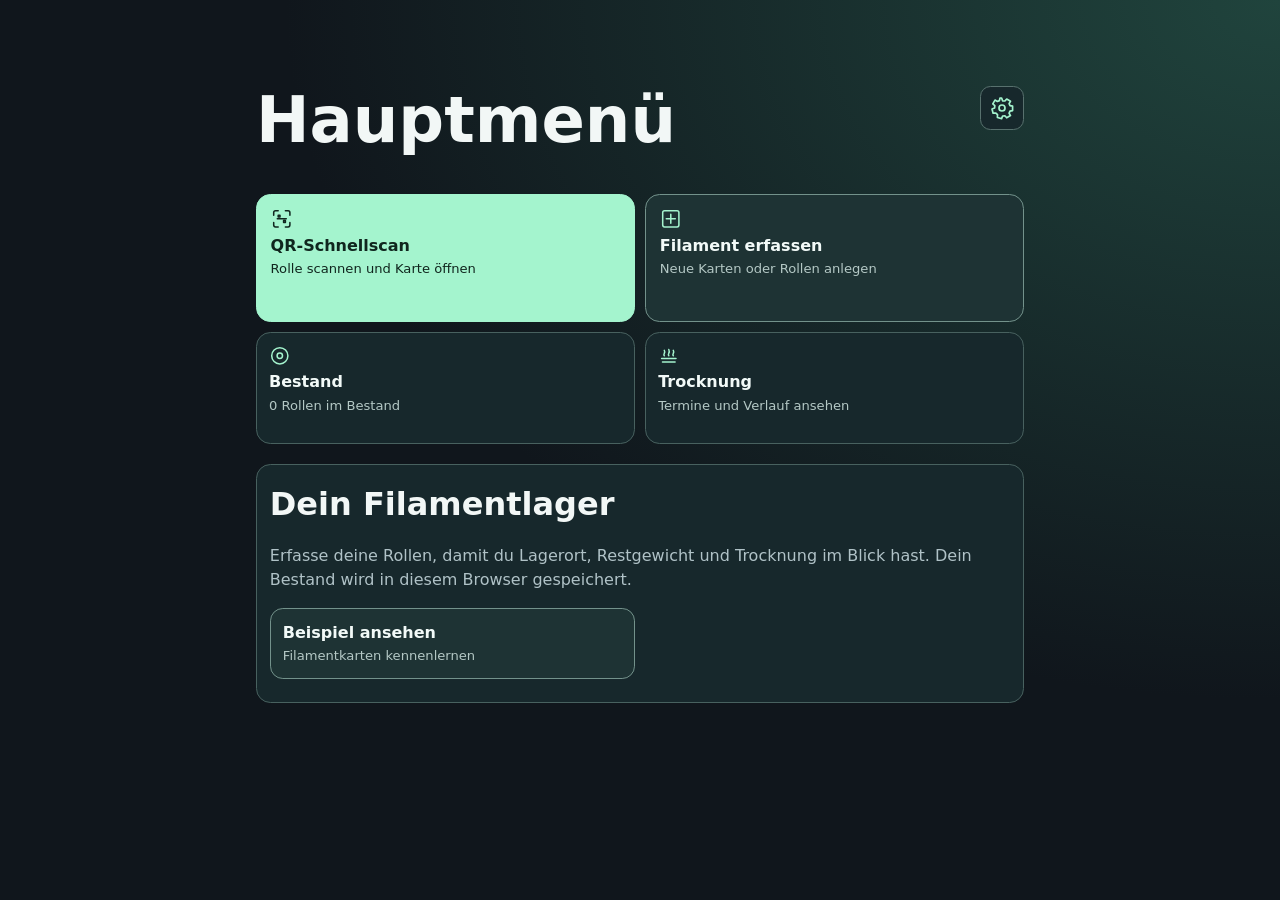
==== index.html @ d5b8cd52 "Hauptmenü vereinfachen und Grundeinstellungen hinzufügen" ====
<!doctype html>
<html lang="de">
<meta charset="utf-8">
<meta name="viewport" content="width=device-width, initial-scale=1">
<title>Filament Bestand</title>
<link rel="stylesheet" href="./filament.css">
<style>
.drying-dashboard-card{padding:.8rem 1rem;margin:.65rem 0}
.drying-dashboard-card h3{margin:.2rem 0;overflow-wrap:anywhere}
.drying-dashboard-card p,.drying-dashboard-card ul{margin:.35rem 0}
.drying-dashboard-card summary{overflow-wrap:anywhere}
.drying-state{display:inline-flex;align-items:center;gap:.35rem;font-weight:700}
.drying-state::before{content:"";width:.7rem;height:.7rem;border-radius:50%;background:var(--signal)}
.drying-state[data-state=due]{--signal:#ff7777}
.drying-state[data-state=soon]{--signal:#f7cf61}
.drying-state[data-state=planned]{--signal:#83dfa2}
.drying-state[data-state=open]{--signal:#b0c2c7}
.drying-dashboard-card .drying-actions{display:flex;flex-wrap:wrap;align-items:center;gap:.55rem;margin-top:.65rem}
.drying-dashboard-card .drying-actions button{margin:0}
#page-navigation{display:flex;flex-wrap:wrap;align-items:center;gap:.45rem;margin-bottom:.75rem}
#page-navigation a{display:inline-flex;align-items:center;gap:.35rem;min-height:44px;padding:.3rem .65rem;border:1px solid #58716e;border-radius:.6rem;text-decoration:none}
#page-navigation+header{padding:.35rem 0 .8rem}
#page-navigation #all-rolls{margin:0}
#page-navigation:has(#all-rolls:not([hidden]))+header h1{font-size:clamp(2rem,7vw,4rem)}
#page-navigation[hidden]+header{padding:2rem 0}
#cards .card-page-title{font-size:clamp(1.7rem,5.7vw,2.6rem);line-height:1.15;overflow-wrap:anywhere}
.capture-actions,.capture-results{display:flex;flex-wrap:wrap;gap:.5rem;margin:.65rem 0}
.capture-results{max-height:15rem;overflow:auto;padding:.2rem}
.capture-actions button,.capture-results button{margin:0;text-align:left}
.capture-actions button[aria-pressed=true],.capture-results button[aria-pressed=true]{outline:2px solid var(--mint);outline-offset:2px}
.capture-batch{min-width:0;margin:.8rem 0;border:1px solid #58716e;border-radius:.65rem;padding:.65rem}
.capture-batch legend{padding:0 .35rem}
.page-heading{display:flex;align-items:flex-start;justify-content:space-between;gap:.75rem}
.settings-link{display:inline-grid;place-items:center;flex:none;min-width:44px;min-height:44px;margin-top:.35rem;border:1px solid #58716e;border-radius:.65rem;background:#17282c;color:var(--mint)}
.settings-link[hidden]{display:none}
.settings-link:focus-visible{outline:2px solid var(--mint);outline-offset:3px}
#einstellungen fieldset{min-width:0}
#einstellungen legend{padding:0 .35rem;font-weight:700}
#einstellungen .action-card{text-decoration:none}
.capture-extra{margin-top:.8rem}
.capture-extra summary{margin-bottom:.5rem}
.scan-result-actions{display:flex;gap:.65rem;flex-wrap:wrap;align-items:center}
.scan-result-actions button{margin:0}
.scan-rolls{display:grid;grid-template-columns:repeat(auto-fit,minmax(min(100%,16rem),1fr));gap:.5rem}
.scan-rolls article{padding:.65rem;margin:0}
.scan-rolls p{margin:.35rem 0}

#main-menu.workshop-dashboard{display:grid;grid-template-columns:repeat(2,minmax(0,1fr));gap:.65rem;margin-bottom:1.25rem}
#main-menu .dashboard-card{display:flex;flex-direction:column;align-items:flex-start;justify-content:flex-start;gap:.35rem;min-height:7rem;padding:.75rem;text-align:left;background:#17282c;border:1px solid #48615f;border-radius:.9rem;overflow-wrap:anywhere}
#main-menu .dashboard-card strong{line-height:1.2;color:#f2faf8}
#main-menu .dashboard-detail{color:#b4c8c5;font-size:.82rem;font-weight:400;line-height:1.35}
#main-menu .dashboard-icon{flex:none;color:var(--mint);width:1.35rem;height:1.35rem}
#main-menu .dashboard-scan,#main-menu .dashboard-capture{min-height:8rem;padding:.85rem}
#main-menu .dashboard-scan{background:var(--mint);border-color:var(--mint);color:#10261e}
#main-menu .dashboard-scan strong,#main-menu .dashboard-scan .dashboard-detail,#main-menu .dashboard-scan .dashboard-icon{color:#10261e}
#main-menu .dashboard-capture{background:#1e3334;border-color:#73928b}
#main-menu .dashboard-drying[data-due] .dashboard-detail{color:#ffb49f;font-weight:700}
#main-menu a:focus-visible{outline:2px solid #fff;outline-offset:3px}

main{--work-surface:#17282c;--work-border:#48615f;--work-muted:#b4c8c5}
.work-panel,.inventory-view>article,.location-stock-group,.drying-dashboard-card,#printer-list>article{background:var(--work-surface);border:1px solid var(--work-border);border-radius:.9rem;padding:.8rem}
.work-panel{margin:.65rem 0}
.action-grid,.capture-actions{display:grid;grid-template-columns:repeat(2,minmax(0,1fr));gap:.65rem;margin:.65rem 0}
.action-card{display:flex;position:relative;flex-direction:column;align-items:flex-start;justify-content:center;gap:.28rem;min-height:4.4rem;margin:0;padding:.7rem .75rem;border:1px solid var(--work-border);border-radius:.8rem;text-align:left;overflow-wrap:anywhere;line-height:1.2}
.action-card small,.action-note{font-size:.82rem;line-height:1.3;font-weight:400}
.action-note{display:block;margin:.25rem 0 0;color:var(--work-muted)}
.action-primary{background:var(--mint);color:#10261e}
.action-secondary,.action-card[aria-pressed=false]{background:#1e3334;border:1px solid #73928b;color:#f2faf8}
.action-secondary:not(.action-card),.action-danger{min-height:44px}
.action-danger{background:#482b2d;border:1px solid #cc8178;color:#ffe0db}
.action-card[aria-pressed=true]{background:var(--mint);color:#10261e;outline:0}
.action-secondary small,.action-card[aria-pressed=false] small{color:var(--work-muted)}
.file-action{cursor:pointer}
.file-action input{position:absolute;inset:0;width:100%;height:100%;opacity:0;cursor:pointer}
.file-action:focus-within,.action-card:focus-visible{outline:2px solid var(--mint);outline-offset:3px}
.inventory-filters .available-filter{margin-bottom:0}
.inventory-view>article{margin:.55rem 0}
.inventory-view>article>:not(.card-heading):not(.open-roll){display:none!important}
.inventory-view .card-heading h2{font-size:1.15rem;line-height:1.25;overflow-wrap:anywhere}
.inventory-view .card-heading .label{font-size:.73rem}
.inventory-count{display:none;color:var(--work-muted);font-size:.83rem;margin:.2rem 0 0}
.inventory-view .inventory-count{display:block}
.detail-stock-summary{margin:.25rem 0 0;color:var(--work-muted);font-size:.85rem}
.inventory-view .detail-stock-summary{display:none}
.stock-weight-save output{color:var(--mint);align-self:center}
.role-shortcuts button{margin:0}
.stock-transfer .fields[hidden]{display:none}
.inventory-view .open-roll{display:inline-flex;align-items:center;min-height:44px;margin-top:.15rem}
.filament-section>summary{min-height:44px;padding:.6rem .65rem;border:1px solid var(--work-border);border-radius:.65rem;background:var(--work-surface);overflow-wrap:anywhere}
.filament-section[open]>summary{border-color:#73928b}
.filament-section>summary:hover{border-color:var(--mint)}
.scan-result-actions{margin:1rem 0}
.scan-result-actions a{display:inline-flex;align-items:center;min-height:44px;padding:.35rem .65rem;border-radius:.6rem;text-decoration:none}
#scan-ergebnis .card-heading{margin:.65rem 0}
#scan-ergebnis .scan-rolls article{background:var(--work-surface);border-color:var(--work-border)}
#scan-ergebnis .scan-profile{margin:.8rem 0}
.location-stock-toolbar>div{max-width:100%}
.location-stock-group>details>summary{min-height:44px}
#printer-list>article h3{margin-top:0}
#printer-list .printer-nozzles-summary{margin:.4rem 0}
#printer-list summary,.drying-dashboard-card summary{min-height:44px;align-content:center}
.drying-dashboard-card .drying-history>summary{display:list-item;width:fit-content;padding:.55rem .65rem;border-radius:.6rem;background:var(--mint);color:#10261e;font-weight:700}
.drying-dashboard-card .drying-history[open]>summary{margin-bottom:.45rem}
@media(max-width:360px){.action-grid,.capture-actions{grid-template-columns:1fr}}
.first-run h2{margin-top:.15rem}
.first-run .action-card{text-decoration:none}
.first-import{display:inline-flex;align-items:center;min-height:44px}
.demo-view .inventory-count,.demo-detail>article>:not(.card-heading):not(.demo-manufacturer){display:none!important}
.inventory-tabs,.first-tools{display:flex;gap:.5rem;align-items:center;flex-wrap:wrap}
.inventory-tabs strong{margin-right:auto}
.inventory-tabs a,.role-action-link{display:inline-flex;min-height:44px;align-items:center;padding:.35rem .6rem;border:1px solid var(--work-border);border-radius:.6rem;text-decoration:none}
.inventory-tabs a[aria-current=page]{background:var(--mint);color:#10261e;border-color:var(--mint);font-weight:700}
.role-action-link{background:#1e3334;color:#f2faf8}
.role-panel h2{margin-top:0;overflow-wrap:anywhere}
.role-panel .drying-history{margin:.75rem 0}
.first-tools{gap:1rem}
#backup-stock-conflicts{padding-left:1.2rem}
.role-shortcuts{display:flex;gap:.4rem;flex-wrap:wrap;margin-top:.5rem}
.role-action-link.action-primary{background:var(--mint);color:#10261e;border-color:var(--mint);font-weight:700}
.role-panel .fields label[hidden],.stock .fields label[hidden]{display:none!important}
.roll-notice{border-color:var(--mint)}
.roll-consumed{font-size:.86rem;margin-top:.25rem}
.location-stock-roll .role-action-link{margin:0}
.selecting-stock .location-stock-roll .role-action-link{display:none}
</style>
<main>
<nav id="page-navigation" aria-label="Seitennavigation" hidden>
  <a id="home-link" href="#"><svg aria-hidden="true" viewBox="0 0 24 24" width="20" height="20" fill="none" stroke="currentColor" stroke-width="2" stroke-linecap="round" stroke-linejoin="round"><path d="m3 10 9-7 9 7v10a1 1 0 0 1-1 1h-5v-7H9v7H4a1 1 0 0 1-1-1z"/></svg> Hauptmenü</a>
  <a id="all-rolls" href="#filament-bestand" hidden>← Filamentbestand</a>
</nav>
<header>
  <div class="page-heading">
    <h1 id="page-title">Hauptmenü</h1>
    <a id="menu-settings" class="settings-link" href="#einstellungen" aria-label="Einstellungen" hidden>
      <svg aria-hidden="true" viewBox="0 0 24 24" width="24" height="24" fill="none" stroke="currentColor" stroke-width="1.7" stroke-linecap="round" stroke-linejoin="round">
        <path d="m10 2-.6 2.6-2 .9L5 4.1 2.8 7.9l2 1.8-.2 2.3-2.6 1 1.1 4.2 2.8-.1 1.6 1.6-.1 2.8 4.2 1.1 1-2.6 2.3-.2 1.8 2 3.8-2.2-1.4-2.4.9-2 2.6-.6v-4.4L20 9.6l-.9-2 1.4-2.4-3.8-2.2-1.8 2-2.3-.2L11.6 2Z"/>
        <circle cx="12" cy="12" r="3"/>
      </svg>
    </a>
  </div>
  <p id="home-intro">Druck- und Trocknungsdaten deiner Rollen auf einen Blick.</p>
</header>
<p id="roll-notice" class="work-panel roll-notice" role="status" hidden></p>
<nav id="main-menu" class="workshop-dashboard" aria-label="Hauptmenü">
  <a id="menu-scan" class="dashboard-card dashboard-scan" href="#filament-scannen" aria-labelledby="label-scan" aria-describedby="detail-scan">
    <svg class="dashboard-icon" aria-hidden="true" viewBox="0 0 24 24" width="24" height="24" fill="none" stroke="currentColor" stroke-width="1.7" stroke-linecap="round" stroke-linejoin="round"><path d="M8 3H5a2 2 0 0 0-2 2v3m13-5h3a2 2 0 0 1 2 2v3M3 16v3a2 2 0 0 0 2 2h3m13-5v3a2 2 0 0 1-2 2h-3M7 12h10m-9-4h2v2H8zm6 6h2v2h-2z"/></svg>
    <strong id="label-scan">QR-Schnellscan</strong>
    <span id="detail-scan" class="dashboard-detail">Rolle scannen und Karte öffnen</span>
  </a>
  <a id="new-filament" class="dashboard-card dashboard-capture" href="#filament-anlegen" aria-labelledby="label-capture" aria-describedby="detail-capture">
    <svg class="dashboard-icon" aria-hidden="true" viewBox="0 0 24 24" width="24" height="24" fill="none" stroke="currentColor" stroke-width="1.7" stroke-linecap="round" stroke-linejoin="round"><path d="M12 7v10M7 12h10M5 3h14a2 2 0 0 1 2 2v14a2 2 0 0 1-2 2H5a2 2 0 0 1-2-2V5a2 2 0 0 1 2-2z"/></svg>
    <strong id="label-capture">Filament erfassen</strong>
    <span id="detail-capture" class="dashboard-detail">Neue Karten oder Rollen anlegen</span>
  </a>
  <a id="menu-filaments" class="dashboard-card dashboard-stock" href="#filament-bestand" aria-labelledby="label-stock" aria-describedby="detail-stock">
    <svg class="dashboard-icon" aria-hidden="true" viewBox="0 0 24 24" width="24" height="24" fill="none" stroke="currentColor" stroke-width="1.7" stroke-linecap="round" stroke-linejoin="round"><path d="M12 3a9 9 0 1 0 0 18 9 9 0 0 0 0-18zm0 6a3 3 0 1 0 0 6 3 3 0 0 0 0-6z"/></svg>
    <strong id="label-stock">Bestand</strong>
    <span id="detail-stock" class="dashboard-detail">Rollen und Druckwerte ansehen</span>
  </a>
  <a id="menu-drying" class="dashboard-card dashboard-drying" href="#trocknung" aria-labelledby="label-drying" aria-describedby="detail-drying">
    <svg class="dashboard-icon" aria-hidden="true" viewBox="0 0 24 24" width="24" height="24" fill="none" stroke="currentColor" stroke-width="1.7" stroke-linecap="round" stroke-linejoin="round"><path d="M4 15h16M5 19h14M7 12c-2-2 2-3 0-6m5 6c-2-2 2-3 0-7m5 7c-2-2 2-3 0-6"/></svg>
    <strong id="label-drying">Trocknung</strong>
    <span id="detail-drying" class="dashboard-detail">Termine und Verlauf ansehen</span>
  </a>
</nav>
<section id="first-run" class="work-panel first-run" aria-labelledby="first-run-title" hidden>
  <h2 id="first-run-title">Dein Filamentlager</h2>
  <p>Erfasse deine Rollen, damit du Lagerort, Restgewicht und Trocknung im Blick hast. Dein Bestand wird in diesem Browser gespeichert.</p>
  <div class="action-grid">
    <a class="action-card action-secondary" href="#beispiele" aria-labelledby="first-demo-title" aria-describedby="first-demo-help"><strong id="first-demo-title">Beispiel ansehen</strong><small id="first-demo-help">Filamentkarten kennenlernen</small></a>
  </div>
</section>
<section id="einstellungen" aria-labelledby="page-title" hidden>
  <p>Diese Einstellungen gelten in diesem Browser und werden mit der Datensicherung übertragen.</p>
  <form id="settings-form">
    <fieldset class="work-panel fields">
      <legend>Anzeige</legend>
      <label class="available-filter"><input name="compact" type="checkbox"> Filamentkarten kompakt öffnen</label>
      <p class="action-note">Ohne Kompaktansicht öffnen sich die eigenen Druckwerte beim Aufrufen einer Filamentkarte.</p>
      <label>Bestandsansicht beim Öffnen<select name="inventory"><option value="filament-bestand">Nach Filament</option><option value="bestand-lagerort">Nach Lagerort</option></select></label>
    </fieldset>
    <fieldset class="work-panel fields">
      <legend>Erfassung</legend>
      <label>Verpackungsstatus für neue Rollen<select name="packaging"><option value="unknown">Unbekannt</option><option value="sealed">Originalverpackt</option><option value="opened">Angebrochen</option></select></label>
      <label>Lagerort für neue Rollen<select name="locationId"></select></label>
    </fieldset>
    <fieldset class="work-panel fields">
      <legend>Druckprofile</legend>
      <label>Bevorzugter Drucker<select name="printerId"></select></label>
      <label>Bevorzugte Düse<select name="nozzleId"></select></label>
    </fieldset>
    <button type="submit" hidden>Einstellungen speichern</button>
    <p id="settings-status" role="status"></p>
  </form>
  <nav class="action-grid" aria-label="Verwaltung">
    <a class="action-card action-secondary" href="#meine-drucker"><strong>Meine Drucker</strong><small>Drucker und Düsen verwalten</small></a>
    <a class="action-card action-secondary" href="#datensicherung"><strong>Datensicherung</strong><small>Sicherung exportieren oder importieren</small></a>
  </nav>
</section>
<p id="demo-notice" class="work-panel" hidden>Das sind Beispielkarten. Sie zählen nicht zu deinem Bestand. <a id="demo-add" class="role-action-link" href="#filament-anlegen" hidden>Eigene Rolle zu diesem Filament hinzufügen</a></p>
<section id="trocknung" aria-labelledby="page-title" hidden>
  
  <p>Die Ampel zeigt geplante Termine anhand deiner Intervalle und Einträge.</p>
  <label class="available-filter"><input id="drying-show-sealed" type="checkbox"> Originalverpackte Rollen anzeigen</label>
  <p id="drying-dashboard-status" role="status"></p>
  <div id="drying-dashboard-rolls"></div>
</section>
<nav id="inventory-tabs" class="work-panel inventory-tabs" aria-label="Bestandsansicht" hidden>
  <strong>Bestand</strong><a href="#filament-bestand">Nach Filament</a><a href="#bestand-lagerort">Nach Lagerort</a>
</nav>
<section id="bestand-lagerort" aria-labelledby="page-title" hidden>
  
  <p>Hier siehst du, welche Rollen an welchem Lagerort liegen.</p>
  <div id="location-stock-groups"></div>
</section>
<details id="filament-editor" hidden><summary hidden>Filamentdaten</summary>
<form id="form"><p>Eigene Einträge werden in diesem Browser gespeichert. Über die Datensicherung kannst du sie in einen anderen Browser übertragen.</p><div class="fields"><label>Filamentname<input name="material" required maxlength="100"></label><label>Materialart<input name="materialart" list="material-types" maxlength="40" placeholder="z. B. PLA, PETG oder TPU"></label><datalist id="material-types"></datalist><details class="color-picker"><summary>Farbe<span class="color-preview"><span class="color-preview-sample" aria-hidden="true"></span><span class="color-preview-name">Keine Farbe gewählt</span></span></summary><div class="color-palette" aria-label="Gängige Farben"></div><label>Farbname<input name="farbe" required maxlength="60" placeholder="Farbe auswählen oder eigenen Namen eingeben"></label><label>Farbmuster für Sonderfarben (optional)<input name="farbton" maxlength="7" pattern="#[0-9a-fA-F]{6}" placeholder="#AABBCC"></label><label>Farbmuster visuell wählen<input type="color" id="shade-picker" value="#808080"></label><label>Farbfamilie<select name="farbfamilie"><option value="">Automatisch zuordnen</option></select></label></details></div><details class="capture-extra"><summary>Weitere Angaben</summary><div class="fields"><label>Durchmesser<input name="durchmesser" placeholder="1,75 mm"></label><label>Gewicht<input name="gewicht" placeholder="500 g"></label><label>Drucktemperatur<input name="druck" placeholder="190–220 °C"></label><label>Trocknung<input name="trocknung" placeholder="70 °C · 8 Stunden"></label><label>Produktseite beim Hersteller (optional)<input name="produktseite" type="url" placeholder="https://…"></label></div></details><button id="card-save">Filamentkarte speichern</button> <button type="button" id="reset" hidden>Bearbeitung beenden</button><p id="status" role="status"></p></form></details>
<section id="meine-drucker" aria-labelledby="page-title" hidden>
  
  <div id="printer-list"></div>
  <button id="printer-add" class="action-card action-primary" type="button" aria-expanded="false" aria-controls="printer-form" aria-labelledby="printer-add-title" aria-describedby="printer-add-help"><strong id="printer-add-title">Drucker hinzufügen</strong><small id="printer-add-help">Name und Düsen festlegen</small></button>
  <form id="printer-form" hidden>
    <div class="fields">
      <label>Druckermodell oder Name<input name="name" required maxlength="80" placeholder="z. B. Bambu Lab A1"></label>
      <label>Anzahl der Düsen<select name="count"></select></label>
    </div>
    <div id="printer-nozzles" class="fields"></div>
    <button>Drucker speichern</button>
  </form>
  <p id="printer-status" role="status"></p>
</section>
<section id="scan-view" aria-labelledby="page-title" hidden>

<div class="action-grid">
  <button id="scan-open" class="action-card action-primary" type="button" aria-expanded="false" aria-controls="filament-scanner" aria-labelledby="scan-camera-title" aria-describedby="scan-camera-help"><strong id="scan-camera-title">Scanner öffnen</strong><small id="scan-camera-help">QR-Code mit der Kamera lesen</small></button>
  <label class="action-card action-secondary file-action"><strong id="scan-photo-title">QR-Foto auswählen</strong><small id="scan-photo-help">Gespeichertes Bild verwenden</small><input id="scan-photo" type="file" accept="image/*" aria-labelledby="scan-photo-title" aria-describedby="scan-photo-help"></label>
</div>
<section id="filament-scanner" class="work-panel" aria-label="Live-Kamera" hidden>
  <video id="scan-video" autoplay muted playsinline hidden></video>
  <button id="scan-close" class="action-secondary" type="button">Scanner schließen</button>
</section>
<p id="scan-status" role="status"></p>
</section>
<div id="overview" class="work-panel inventory-filters" hidden>

<label for="search">Filament suchen</label><input id="search" type="search" placeholder="Name, Material oder Farbe">
<div class="fields" style="margin-top:.75rem"><label>Material<select id="material-filter"></select></label><label>Farbfamilie<select id="color-filter"></select></label></div><label class="available-filter"><input id="available-only" type="checkbox"> Nur verfügbare Filamente</label></div>
<section hidden id="cards" aria-label="Filamentrollen">
<article id="support-pla-petg-schwarz">
  <span class="label">Rolle 01 · Schwarz</span>
  <h2>Bambu Lab Stützmaterial für PLA/PETG</h2>
  <dl>
    <div><dt>Durchmesser</dt><dd>1,75 ± 0,05 mm</dd></div>
    <div><dt>Filamentgewicht</dt><dd>500 g</dd></div>
    <div><dt>Düsentemperatur</dt><dd>190–220 °C</dd></div>
    <div><dt>Druckbett</dt><dd>35–60 °C mit Kleber</dd></div>
    <div><dt>Druckgeschwindigkeit</dt><dd>Unter 100 mm/s</dd></div>
    <div><dt>Trocknungstemperatur</dt><dd>75 °C im Umluft-Trockenschrank</dd></div>
    <div><dt>Trocknungsdauer</dt><dd>8 Stunden</dd></div>
    <div><dt>Temperaturbeständigkeit der Spule</dt><dd>Bis 90 °C (Original-Hochtemperaturspule)</dd></div>
    <div><dt>Hersteller-Farbcode</dt><dd>65103</dd></div>
  </dl>
  <p>Bambu Lab empfiehlt das Trocknen bei Feuchtigkeit oder Sprödigkeit. Bisheriger Eintrag: 70 °C für 8 Stunden. Das technische Datenblatt nennt für die Düse alternativ 190–240 °C.</p>
  <p><a href="https://bambulab-us.myshopify.com/products/support-for-pla-petg">Bambu Lab Produktseite</a> · <a href="https://store.bblcdn.eu/s8/default/1f4a4af9a2624468b412f4bee647408a/Bambu_Support_for_PLA_PETG_Technical_Data_Sheet.pdf">Technisches Datenblatt</a></p>
  <p class="product-link"><a href="https://bambulab-us.myshopify.com/products/support-for-pla-petg" target="_blank" rel="noopener">Produktseite beim Hersteller</a></p>
  <a class="open-roll" href="#support-pla-petg-schwarz">Filamentkarte öffnen</a>
</article>
<article id="petg-matt-gruen-03460604a">
  <span class="label">Rolle 02 · Grün</span>
  <h2>PETG Matt HS</h2>
  <dl>
    <div><dt>Durchmesser</dt><dd>1,75 mm</dd></div>
    <div><dt>Filamentgewicht</dt><dd>1 kg</dd></div>
    <div><dt>Düsentemperatur</dt><dd>230–240 °C bei 50–100 mm/s<br>240–255 °C bei 100–300 mm/s<br>255–270 °C bei 300–600 mm/s</dd></div>
    <div><dt>Druckbett</dt><dd>70–80 °C</dd></div>
    <div><dt>Druckgeschwindigkeit</dt><dd>50–600 mm/s</dd></div>
    <div><dt>Trocknungstemperatur</dt><dd>65 °C, falls SUNLU PETG Matt HS</dd></div>
    <div><dt>Trocknungsdauer</dt><dd>Mindestens 8 Stunden (SUNLU-Vergleichswert)</dd></div>
    <div><dt>Temperaturbeständigkeit der Spule</dt><dd>Unter 70 °C</dd></div>
    <div><dt>Aufdruck unter dem Barcode</dt><dd>03460604A</dd></div>
  </dl>
  <p>Die Marke der grünen Rolle ist anhand des Etiketts nicht bestätigt. Die Druckwerte stammen vom Etikett, die Trocknungswerte sind als Vergleich angegeben.</p>
  <p><a href="https://uk.store.sunlu.com/collections/fdm-filament-bundle-sales/products/high-speed-matte-petg-3d-printer-filament-1kg">SUNLU Trocknungsempfehlung für PETG Matt HS</a></p>
  <p class="product-link"><a href="https://www.sunlu.com/products/256" target="_blank" rel="noopener">Vergleichsprodukt bei SUNLU</a></p>
  <a class="open-roll" href="#petg-matt-gruen-03460604a">Filamentkarte öffnen</a>
</article>
<article id="sunlu-pla-plus-weiss" data-product="sunlu-pla-plus">
  <span class="label">Rolle 03 · Weiß</span>
  <h2>SUNLU PLA+</h2>
  <dl>
    <div><dt>Aufdruck unter dem Barcode</dt><dd>00360720E2</dd></div>
  </dl>
  <p>Druckwerte laut Etikett. Trocknungswerte laut SUNLU-Leitfaden für PLA und PLA+.</p>
  <p><a href="https://www.sunlu.com/wiki/quick-start-guide-new-user-fdm">SUNLU Trocknungsleitfaden</a></p>
  <p class="product-link"><a href="https://www.sunlu.com/de/products/pla-plus-filament" target="_blank" rel="noopener">Produktseite beim Hersteller</a></p>
  <a class="open-roll" href="#sunlu-pla-plus-weiss">Filamentkarte öffnen</a>
</article>
<article id="sunlu-pla-plus-rot" data-product="sunlu-pla-plus">
  <span class="label">Rolle 04 · Rot</span>
  <h2>SUNLU PLA+</h2>
  <dl>
    <div><dt>Aufdruck unter dem Barcode</dt><dd>06160602A</dd></div>
  </dl>
  <p>Druckwerte laut Etikett. Trocknungswerte laut SUNLU-Leitfaden für PLA und PLA+.</p>
  <p><a href="https://www.sunlu.com/wiki/quick-start-guide-new-user-fdm">SUNLU Trocknungsleitfaden</a></p>
  <p class="product-link"><a href="https://www.sunlu.com/de/products/pla-plus-filament" target="_blank" rel="noopener">Produktseite beim Hersteller</a></p>
  <a class="open-roll" href="#sunlu-pla-plus-rot">Filamentkarte öffnen</a>
</article>
<article id="sunlu-petg-matt-orange" data-product="sunlu-petg-matt-hs">
  <span class="label">Rolle 05 · Orange</span>
  <h2>SUNLU PETG Matt HS</h2>
  <dl>
    <div><dt>Aufdruck unter dem Barcode</dt><dd>03260606A</dd></div>
  </dl>
  <p>Die Druckwerte stammen vom Etikett dieser Rolle. Die Trocknungsempfehlung gilt für SUNLU S4 und E2.</p>
  <p><a href="https://uk.store.sunlu.com/collections/fdm-filament-bundle-sales/products/high-speed-matte-petg-3d-printer-filament-1kg">SUNLU Trocknungsempfehlung für PETG Matt HS</a></p>
  <p class="product-link"><a href="https://www.sunlu.com/products/256" target="_blank" rel="noopener">Produktseite beim Hersteller</a></p>
  <a class="open-roll" href="#sunlu-petg-matt-orange">Filamentkarte öffnen</a>
</article>
<article id="sunlu-petg-matt-blau" data-product="sunlu-petg-matt-hs">
  <span class="label">Rolle 06 · Blau</span>
  <h2>SUNLU PETG Matt HS</h2>
  <dl>
    <div><dt>Aufdruck unter dem Barcode</dt><dd>03360603A</dd></div>
  </dl>
  <p>Die Druckwerte stammen vom Etikett dieser Rolle. Die Trocknungsempfehlung gilt für SUNLU S4 und E2.</p>
  <p><a href="https://uk.store.sunlu.com/collections/fdm-filament-bundle-sales/products/high-speed-matte-petg-3d-printer-filament-1kg">SUNLU Trocknungsempfehlung für PETG Matt HS</a></p>
  <p class="product-link"><a href="https://www.sunlu.com/products/256" target="_blank" rel="noopener">Produktseite beim Hersteller</a></p>
  <a class="open-roll" href="#sunlu-petg-matt-blau">Filamentkarte öffnen</a>
</article>
<article id="sunlu-pla-plus-schwarz" data-product="sunlu-pla-plus">
  <span class="label">Rolle 07 · Schwarz</span>
  <h2>SUNLU PLA+</h2>
  <dl>
    <div><dt>Aufdruck unter dem Barcode</dt><dd>01260701E</dd></div>
  </dl>
  <p>Druckwerte laut Etikett. Trocknungswerte laut SUNLU-Leitfaden für PLA und PLA+.</p>
  <p><a href="https://www.sunlu.com/wiki/quick-start-guide-new-user-fdm">SUNLU Trocknungsleitfaden</a></p>
  <p class="product-link"><a href="https://www.sunlu.com/de/products/pla-plus-filament" target="_blank" rel="noopener">Produktseite beim Hersteller</a></p>
  <a class="open-roll" href="#sunlu-pla-plus-schwarz">Filamentkarte öffnen</a>
</article>
<article id="sunlu-pla-plus-klein-blau" data-product="sunlu-pla-plus">
  <span class="label">Rolle 08 · Klein-Blau</span>
  <h2>SUNLU PLA+</h2>
  <dl>
    <div><dt>Aufdruck unter dem Barcode</dt><dd>00660419Y2</dd></div>
  </dl>
  <p>Druckwerte laut Etikett. Trocknungswerte laut SUNLU-Leitfaden für PLA und PLA+.</p>
  <p><a href="https://www.sunlu.com/wiki/quick-start-guide-new-user-fdm">SUNLU Trocknungsleitfaden</a></p>
  <p class="product-link"><a href="https://www.sunlu.com/de/products/pla-plus-filament" target="_blank" rel="noopener">Produktseite beim Hersteller</a></p>
  <a class="open-roll" href="#sunlu-pla-plus-klein-blau">Filamentkarte öffnen</a>
</article>
<article id="bambu-lab-pla-matt-grau">
  <span class="label">Rolle 09 · Grau</span>
  <h2>Bambu Lab PLA Matt</h2>
  <dl>
    <div><dt>Durchmesser</dt><dd>1,75 ± 0,03 mm</dd></div>
    <div><dt>Filamentgewicht</dt><dd>1 kg</dd></div>
    <div><dt>Düsentemperatur</dt><dd>190–230 °C</dd></div>
    <div><dt>Druckbett</dt><dd>35–45 °C mit Kleber</dd></div>
    <div><dt>Druckgeschwindigkeit</dt><dd>Unter 300 mm/s</dd></div>
    <div><dt>Trocknungstemperatur</dt><dd>55 °C im Umluft-Trockenschrank</dd></div>
    <div><dt>Trocknungsdauer</dt><dd>8 Stunden</dd></div>
    <div><dt>Temperaturbeständigkeit der Spule</dt><dd>Bis 70 °C laut Aufdruck</dd></div>
    <div><dt>Hersteller-Farbcode</dt><dd>Nicht bestätigt</dd></div>
  </dl>
  <p>Der EU-Shop nennt 55 °C für 8 Stunden. Das technische Datenblatt nennt für denselben Trocknertyp 50 °C für 8 Stunden.</p>
  <p><a href="https://bambulab-eu.myshopify.com/de/products/pla-matte-filament-de">Herstellerangaben im Bambu Lab EU-Shop</a> · <a href="https://store.bblcdn.eu/s8/default/82bab351a9494e318ab485f7c31a01b3/Bambu_PLA_Matte_Technical_Data_Sheet.pdf">Technisches Datenblatt</a></p>
  <p class="product-link"><a href="https://bambulab-eu.myshopify.com/de/products/pla-matte-filament-de" target="_blank" rel="noopener">Produktseite beim Hersteller</a></p>
  <a class="open-roll" href="#bambu-lab-pla-matt-grau">Filamentkarte öffnen</a>
</article>
<article id="sunlu-abs-hs-schwarz">
  <span class="label">Rolle 10 · Schwarz</span>
  <h2>SUNLU ABS HS</h2>
  <dl>
    <div><dt>Durchmesser</dt><dd>1,75 mm</dd></div>
    <div><dt>Filamentgewicht</dt><dd>1 kg</dd></div>
    <div><dt>Düsentemperatur</dt><dd>260–280 °C bei 50–300 mm/s<br>280–290 °C bei 300–350 mm/s</dd></div>
    <div><dt>Druckbett</dt><dd>90–100 °C</dd></div>
    <div><dt>Druckgeschwindigkeit</dt><dd>50–350 mm/s</dd></div>
    <div><dt>Trocknungstemperatur</dt><dd>50 °C</dd></div>
    <div><dt>Trocknungsdauer</dt><dd>Für ABS HS vom Hersteller nicht angegeben</dd></div>
    <div><dt>Temperaturbeständigkeit der Spule</dt><dd>Unter 70 °C</dd></div>
    <div><dt>Aufdruck unter dem Barcode</dt><dd>02060717Z</dd></div>
  </dl>
  <p>Die allgemeine SUNLU-ABS-Empfehlung von 75–85 °C liegt über der aufgedruckten Temperaturgrenze dieser Spule. Der Wert von 50 °C stammt aus der Anleitung für ABS HS.</p>
  <p><a href="https://www.sunlu.com/wiki/high-speed-filament">SUNLU Produktleitfaden für ABS HS</a> · <a href="https://www.sunlu.com/wiki/quick-start-guide-new-user-fdm">Allgemeiner SUNLU Trocknungsleitfaden</a></p>
  <p class="product-link"><a href="https://www.sunlu.com/products/high-speed-abs-filament" target="_blank" rel="noopener">Produktseite beim Hersteller</a></p>
  <a class="open-roll" href="#sunlu-abs-hs-schwarz">Filamentkarte öffnen</a>
</article>
<article id="bambu-lab-pla-basic-beige">
  <span class="label">Rolle 11 · Beige</span>
  <h2>Bambu Lab PLA Basic</h2>
  <dl>
    <div><dt>Durchmesser</dt><dd>1,75 ± 0,03 mm</dd></div>
    <div><dt>Filamentgewicht</dt><dd>1 kg</dd></div>
    <div><dt>Düsentemperatur</dt><dd>190–230 °C</dd></div>
    <div><dt>Druckbett</dt><dd>35–45 °C mit Kleber</dd></div>
    <div><dt>Druckgeschwindigkeit</dt><dd>Unter 300 mm/s</dd></div>
    <div><dt>Trocknungstemperatur</dt><dd>50 °C im Umluft-Trockenschrank oder 55 °C im AMS 2 Pro bzw. AMS HT</dd></div>
    <div><dt>Trocknungsdauer</dt><dd>8 Stunden</dd></div>
    <div><dt>Temperaturbeständigkeit der Spule</dt><dd>Bis 70 °C (Bambu Lab Original-Standardspule)</dd></div>
    <div><dt>Hersteller-Farbcode</dt><dd>10201</dd></div>
  </dl>
  <p>Die französische Shopseite nennt für den Umluft-Trockenschrank 55 °C. Der englischsprachige EU-Shop und das technische Datenblatt nennen 50 °C.</p>
  <p><a href="https://bambulab-eu.myshopify.com/en-be/products/pla-basic-filament">Bambu Lab EU-Shop · Produktdaten und Trocknung</a> · <a href="https://bambulab-eu.myshopify.com/fr/products/pla-basic-filament">Bambu Lab EU-Shop · Druckeinstellungen</a> · <a href="https://store.bblcdn.eu/s8/default/073e722a4aa44f7cbfdc419d597475cc/Bambu_PLA_Basic_Technical_Data_Sheet.pdf">Technisches Datenblatt</a></p>
  <p class="product-link"><a href="https://bambulab-eu.myshopify.com/products/pla-basic-filament" target="_blank" rel="noopener">Produktseite beim Hersteller</a></p>
  <a class="open-roll" href="#bambu-lab-pla-basic-beige">Filamentkarte öffnen</a>
</article>
<article id="bambu-lab-pla-matt-marineblau">
  <span class="label">Rolle 12 · Marineblau</span>
  <h2>Bambu Lab PLA Matt</h2>
  <dl>
    <div><dt>Durchmesser</dt><dd>1,75 ± 0,03 mm</dd></div>
    <div><dt>Filamentgewicht</dt><dd>1 kg</dd></div>
    <div><dt>Düsentemperatur</dt><dd>190–230 °C</dd></div>
    <div><dt>Druckbett</dt><dd>35–45 °C mit Kleber</dd></div>
    <div><dt>Druckgeschwindigkeit</dt><dd>Unter 300 mm/s</dd></div>
    <div><dt>Trocknungstemperatur</dt><dd>55 °C im Umluft-Trockenschrank</dd></div>
    <div><dt>Trocknungsdauer</dt><dd>8 Stunden</dd></div>
    <div><dt>Temperaturbeständigkeit der Spule</dt><dd>Bis 70 °C (Bambu Lab Original-Standardspule)</dd></div>
    <div><dt>Hersteller-Farbcode</dt><dd>11600</dd></div>
  </dl>
  <p>Der EU-Shop nennt 55 °C für 8 Stunden. Das technische Datenblatt nennt für denselben Trocknertyp 50 °C für 8 Stunden.</p>
  <p><a href="https://bambulab-eu.myshopify.com/de/products/pla-matte-filament-de">Herstellerangaben im Bambu Lab EU-Shop</a> · <a href="https://store.bblcdn.eu/s8/default/82bab351a9494e318ab485f7c31a01b3/Bambu_PLA_Matte_Technical_Data_Sheet.pdf">Technisches Datenblatt</a></p>
  <p class="product-link"><a href="https://bambulab-eu.myshopify.com/de/products/pla-matte-filament-de" target="_blank" rel="noopener">Produktseite beim Hersteller</a></p>
  <a class="open-roll" href="#bambu-lab-pla-matt-marineblau">Filamentkarte öffnen</a>
</article>
</section>
<div id="empty" class="work-panel" hidden></div>
<p id="missing-local-card" hidden>Diese Filamentkarte ist in diesem Browser nicht gespeichert. Importiere deine Datensicherung, um das Etikett hier zu öffnen.</p>

<section id="datensicherung" aria-labelledby="page-title" hidden>
<p>Sichere eigene Karten, Druckprofile, Bestände, Lagerorte, deren Reihenfolge, Trocknungsdaten und Einstellungen. Die Datei kannst du auch in einem anderen Browser importieren.</p>
<div class="action-grid">
  <button id="backup-export" class="action-card action-primary" type="button" aria-labelledby="backup-export-title" aria-describedby="backup-export-help"><strong id="backup-export-title">Sicherung exportieren</strong><small id="backup-export-help">Bestand als JSON-Datei speichern</small></button>
  <label class="action-card action-secondary file-action"><strong id="backup-select-title">Sicherung importieren</strong><small id="backup-select-help">Datei auswählen und Vorschau prüfen</small><input id="backup-file" type="file" accept=".json,application/json" aria-labelledby="backup-select-title" aria-describedby="backup-select-help"></label>
</div>
<p id="backup-status" role="status"></p>
<div id="backup-preview" class="work-panel" hidden>
<ul id="backup-stock-conflicts" hidden aria-label="Rollenlisten, die bei Übernahme ersetzt werden"></ul>
<label>Bei Konflikten<select id="backup-conflict"><option value="keep">Vorhandene Daten behalten</option><option value="replace">Werte aus der Sicherung übernehmen</option></select></label>
<button id="backup-import" type="button">Sicherung übernehmen</button>
</div></section>
</main>
<template id="specs-sunlu-pla-plus">
    <div><dt>Durchmesser</dt><dd>1,75 mm</dd></div>
    <div><dt>Filamentgewicht</dt><dd>1 kg</dd></div>
    <div><dt>Düsentemperatur</dt><dd>195–205 °C bei 50–100 mm/s<br>205–220 °C bei 100–300 mm/s</dd></div>
    <div><dt>Druckbett</dt><dd>50–60 °C</dd></div>
    <div><dt>Druckgeschwindigkeit</dt><dd>50–300 mm/s</dd></div>
    <div><dt>Trocknungstemperatur</dt><dd>50–55 °C</dd></div>
    <div><dt>Trocknungsdauer</dt><dd>6–8 Stunden</dd></div>
    <div><dt>Temperaturbeständigkeit der Spule</dt><dd>Unter 70 °C</dd></div>
</template>
<template id="specs-sunlu-petg-matt-hs">
    <div><dt>Durchmesser</dt><dd>1,75 mm</dd></div>
    <div><dt>Filamentgewicht</dt><dd>1 kg</dd></div>
    <div><dt>Düsentemperatur</dt><dd>230–240 °C bei 50–100 mm/s<br>240–255 °C bei 100–300 mm/s<br>255–270 °C bei 300–600 mm/s</dd></div>
    <div><dt>Druckbett</dt><dd>70–80 °C</dd></div>
    <div><dt>Druckgeschwindigkeit</dt><dd>50–600 mm/s</dd></div>
    <div><dt>Trocknungstemperatur</dt><dd>65 °C im SUNLU S4 oder E2</dd></div>
    <div><dt>Trocknungsdauer</dt><dd>Mindestens 8 Stunden</dd></div>
    <div><dt>Temperaturbeständigkeit der Spule</dt><dd>Unter 70 °C</dd></div>
</template>
<script src="./filament-stock.js"></script>
<script src="./filament-app.js?v=18"></script>
</html>
---- filament.css ----
:root{color-scheme:dark;font:16px/1.5 system-ui,sans-serif;background:#10161c;color:#f2f7f6;--mint:#a4f4ce;--muted:#b0c2c7}*{box-sizing:border-box}body{margin:0;background:radial-gradient(ellipse at top right,#20443d,transparent 55%);min-height:100vh}main{max-width:54rem;margin:auto;padding:clamp(1rem,5vw,3rem)}header{padding:2rem 0}h1{font-size:clamp(2rem,7vw,4rem);line-height:1.08;margin:.4rem 0}h2{font-size:clamp(1.4rem,5vw,2rem);margin:.25rem 0}.label{font-size:.78rem;text-transform:uppercase;letter-spacing:.15em;color:var(--mint);font-weight:700}p,dt{color:var(--muted)}article,form{background:#18242c;border:1px solid #38514f;border-radius:1.4rem;padding:clamp(1rem,4vw,2rem);margin:1rem 0}article:target{border-color:var(--mint)}dl,.fields{display:grid;grid-template-columns:repeat(auto-fit,minmax(min(100%,10rem),1fr));gap:.7rem}dl div{background:#111b21;border-radius:.7rem;padding:.75rem}dt{font-size:.82rem}dd{font-weight:700;margin:.2rem 0 0;overflow-wrap:anywhere}a{color:var(--mint)}input,button{font:inherit;border-radius:.6rem;padding:.65rem .8rem}input{width:100%;background:#111b21;color:inherit;border:1px solid #58716e}button{background:var(--mint);color:#112820;border:0;font-weight:700;cursor:pointer;margin-top:1rem}summary{cursor:pointer;color:var(--mint)}
[hidden]{display:none!important}select{width:100%;font:inherit;padding:.65rem;border-radius:.6rem;background:#111b21;color:inherit;border:1px solid #58716e}.card-heading{display:flex;align-items:center;gap:1rem}.card-heading-text{min-width:0}.swatch{display:block;flex:none;width:clamp(2.75rem,11vw,3.75rem);aspect-ratio:1;border:2px solid #a6b9bd;border-radius:50%;background:var(--swatch)}.drying{grid-column:1/-1}.drying ul{margin:0;padding-left:1.2rem}article details{margin-top:1rem}article details img{display:block;margin:.8rem 0}#all-rolls{display:inline-block;margin-bottom:.5rem}main:has(#all-rolls:not([hidden])) header{padding:.6rem 0}main:has(#all-rolls:not([hidden])) header h1{font-size:1.4rem}main:has(#all-rolls:not([hidden])) header p{display:none}
article:target > .open-roll{display:none}
.available-filter{display:flex;gap:.6rem;align-items:center;margin-top:.75rem}.available-filter input{width:auto}.stock-undo{margin-top:0}
.stock-weight-save{grid-column:1/-1;display:flex;gap:.55rem;align-items:flex-end}.stock-weight-save label{flex:1;min-width:0}.stock-weight-save button{flex:0 0 auto;margin:0;border-radius:.35rem;padding:.65rem .75rem;max-width:48%}
.stock-weight-save > [role=status]{padding:.65rem .75rem;color:var(--mint);border:1px solid #58716e;border-radius:.35rem}
.profile-save-row{grid-column:auto;min-width:0;flex-wrap:wrap}.profile-save-row label{flex:1 1 8rem}.profile-save-row button{max-width:100%}.profile-save-row p{margin:0}
.location-panel{margin-top:.6rem}.location-layout{display:flex;align-items:flex-start;gap:.6rem;flex-wrap:wrap}.location-layout>div{flex:1 1 13rem;min-width:0}.location-layout>button{margin:0}.location-form{padding:.6rem;margin:0 0 .5rem}.location-manager{margin-top:.75rem}.location-manager h3{margin:0 0 .5rem}
.location-remove{padding:.65rem;margin-top:.6rem;border:1px solid #58716e;border-radius:.6rem}.location-remove button+button{margin-inline-start:.5rem}.location-manager .stock-weight-save{flex-wrap:wrap}.location-manager .stock-weight-save button{max-width:100%}
.location-remove-button{display:block;margin-top:.55rem}.location-create-row{display:grid;grid-template-columns:minmax(0,auto) minmax(0,1fr);align-items:start;gap:.55rem}.location-create-row>button{margin:0;max-width:8.5rem;white-space:normal}.location-create-row>.location-form{min-width:0;padding:0;border:0;background:transparent;margin:0}.location-create-row .stock-weight-save{display:grid;gap:.4rem}.location-create-row .stock-weight-save button{justify-self:start}
#main-menu{display:grid;grid-template-columns:repeat(2,minmax(0,1fr));gap:.6rem;margin-bottom:1.1rem}#main-menu a{display:block;text-align:center;padding:.65rem .45rem;border:1px solid #58716e;border-radius:.6rem;font-weight:700;text-decoration:none}#main-menu a[aria-current=page]{background:var(--mint);color:#112820}.location-stock-group{background:#18242c;border:1px solid #38514f;border-radius:.8rem;padding:.75rem 1rem;margin:.7rem 0}.location-stock-group h3,.location-stock-group ul,.location-stock-group p{margin:.35rem 0}.location-stock-group li+li{margin-top:.25rem}
.stock-detail>article>:not(.card-heading):not(.locations):not(.stock){display:none!important}.stock-cancel{margin-inline-start:.5rem}
.stock-move-choice{display:none}.selecting-stock .stock-move-choice{display:flex;align-items:baseline;gap:.55rem;margin:.45rem 0}.stock-move-choice input{width:auto;flex:none}.stock-transfer button:disabled{opacity:.55;cursor:default}
.local-qr img{max-width:100%;height:auto}.local-qr button{margin-inline-end:.45rem}
.filament-actions{display:grid;grid-template-columns:repeat(2,minmax(0,1fr));gap:.6rem;margin-bottom:.8rem}.filament-actions button{margin:0;padding:.6rem .45rem}.filament-actions button:disabled{background:transparent;color:var(--muted);border:1px solid #58716e;cursor:default}
#filament-scanner{padding:.85rem;margin-bottom:1rem;border:1px solid #58716e;border-radius:.7rem}#scan-video{display:block;width:100%;max-height:18rem;object-fit:contain;background:#10161c;margin-bottom:.6rem}
#main-menu a{background:#18242c}#main-menu a:hover,#main-menu a:focus-visible{background:#24443d}#scan-view>button{margin-bottom:.7rem}
.custom-profile-editor{margin-top:.65rem}.custom-profile-row label{overflow-wrap:anywhere}
.profile-fields{grid-template-columns:1fr;overflow-anchor:none}.profile-order-handle{touch-action:none;user-select:none;-webkit-user-select:none;-webkit-touch-callout:none;cursor:grab;min-width:2.75rem;min-height:2.75rem}.profile-order-handle::before{content:"";display:block;margin:auto;width:1rem;height:2px;background:currentColor;box-shadow:0 -5px currentColor,0 5px currentColor}.profile-dragging .profile-order-handle{cursor:grabbing}.profile-fields>.profile-save-row{border:1px solid #405956;border-radius:.5rem;padding:.5rem}
.profile-fields>.profile-dragging{background:#23383e;border-color:#78b7a0}
.profile-dragging input{background:#1b2a31;border-color:#698983}
@media (max-width:40rem){.profile-order-keyboard{display:none}.profile-fields>.profile-save-row{padding:.4rem}.profile-fields>.profile-save-row label{flex-basis:min(8rem,calc(100% - 3.3rem))}}
.location-stock-sortable{overflow-anchor:none}
.location-stock-group{position:relative;padding:.65rem .8rem}
.location-stock-group>details>summary{font-weight:700;overflow-wrap:anywhere;min-height:2.75rem;align-content:center}
.location-stock-group>.profile-order-handle{position:absolute;top:.65rem;left:.8rem;margin:0;padding:.55rem}
.location-stock-group>.profile-order-handle+details>summary{padding-inline-start:3.4rem}
.location-stock-group.profile-dragging{background:#23383e;border-color:#78b7a0}
.location-stock-group.profile-dragging .location-stock-content{display:none}
.location-stock-content ul{padding-inline-start:1.15rem}
.location-stock-content li+li{margin-top:.65rem}
.location-stock-roll{display:flex;flex-wrap:wrap;align-items:center;gap:.4rem;margin-top:.35rem}
.location-stock-roll button{margin:0;padding:.4rem .6rem}
.selecting-stock .location-stock-roll button,.selecting-stock .location-stock-roll>span{display:none}
.stock-transfer[hidden]{display:none}
.location-stock-toolbar{display:flex;flex-wrap:wrap;gap:.6rem;margin:.8rem 0}
.location-stock-toolbar button{margin:0;max-width:100%}.location-manager-feedback:empty{display:none}
@media (max-width:35rem){.location-stock-toolbar{align-items:flex-start;flex-direction:column}}
.color-picker{grid-column:1/-1;min-width:0;margin:0;padding:.65rem;border:1px solid #38514f;border-radius:.7rem}
.color-picker summary{display:flex;align-items:center;gap:.45rem;font-weight:700;min-height:2.25rem;list-style:none}
.color-picker summary::-webkit-details-marker{display:none}
.color-picker summary::before{content:"▸";flex:none}
.color-picker[open] summary::before{content:"▾"}
.color-preview{display:flex;justify-content:flex-end;align-items:center;gap:.4rem;margin-inline-start:auto;min-width:0;text-align:right;font-size:.85rem;color:var(--muted);overflow-wrap:anywhere}
.color-preview-sample{width:1.45rem;height:.95rem;flex:none;border:1px solid #a6b9bd;border-radius:.2rem;background:var(--preview-color,linear-gradient(to bottom right,#fff 49.5%,#131313 50.5%))}
.color-picker[open] .color-palette{margin-top:.55rem}
.color-palette{display:grid;grid-template-columns:repeat(auto-fit,minmax(min(100%,4.35rem),1fr));gap:.35rem;margin-bottom:.65rem}
.color-palette button{display:grid;justify-items:center;align-content:center;gap:.25rem;min-height:3.5rem;margin:0;padding:.3rem .15rem;border:1px solid transparent;background:#111b21;color:inherit;font-size:.75rem;overflow-wrap:anywhere}
.color-palette button[aria-pressed=true]{border-color:var(--mint);background:#23383e;color:var(--mint)}
.color-palette .swatch{width:1.55rem;border-width:1px}
.stock-roll-entry{margin-block:.7rem;padding:.65rem;border:1px solid #38514f;border-radius:.8rem}
.stock-roll-entry>form,.drying-history form{margin:0;padding:.6rem}
.drying-history ul{padding-inline-start:1.3rem}
#datensicherung input[type=file]{margin-block:.4rem}
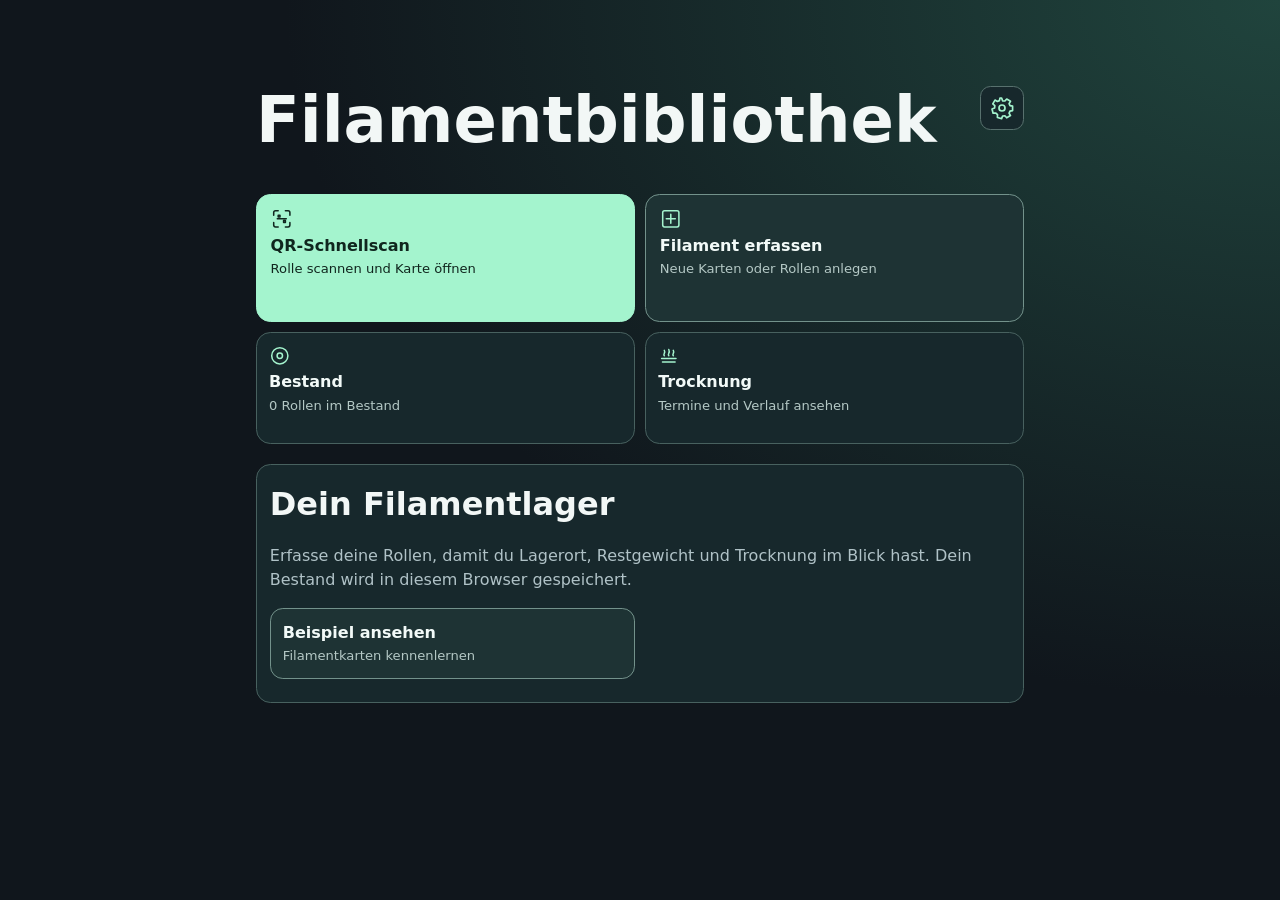
==== commit 367f6611: "Filamentbibliothek als Namen anzeigen" ====
--- a/index.html
+++ b/index.html
@@ -2,7 +2,7 @@
 <html lang="de">
 <meta charset="utf-8">
 <meta name="viewport" content="width=device-width, initial-scale=1">
-<title>Filament Bestand</title>
+<title>Filamentbibliothek</title>
 <link rel="stylesheet" href="./filament.css">
 <style>
 .drying-dashboard-card{padding:.8rem 1rem;margin:.65rem 0}
@@ -130,7 +130,7 @@
 </nav>
 <header>
   <div class="page-heading">
-    <h1 id="page-title">Hauptmenü</h1>
+    <h1 id="page-title">Filamentbibliothek</h1>
     <a id="menu-settings" class="settings-link" href="#einstellungen" aria-label="Einstellungen" hidden>
       <svg aria-hidden="true" viewBox="0 0 24 24" width="24" height="24" fill="none" stroke="currentColor" stroke-width="1.7" stroke-linecap="round" stroke-linejoin="round">
         <path d="m10 2-.6 2.6-2 .9L5 4.1 2.8 7.9l2 1.8-.2 2.3-2.6 1 1.1 4.2 2.8-.1 1.6 1.6-.1 2.8 4.2 1.1 1-2.6 2.3-.2 1.8 2 3.8-2.2-1.4-2.4.9-2 2.6-.6v-4.4L20 9.6l-.9-2 1.4-2.4-3.8-2.2-1.8 2-2.3-.2L11.6 2Z"/>
@@ -138,7 +138,7 @@
       </svg>
     </a>
   </div>
-  <p id="home-intro">Druck- und Trocknungsdaten deiner Rollen auf einen Blick.</p>
+  <p id="home-intro">Deine Rollen, Druckprofile und Trocknung im Blick.</p>
 </header>
 <p id="roll-notice" class="work-panel roll-notice" role="status" hidden></p>
 <nav id="main-menu" class="workshop-dashboard" aria-label="Hauptmenü">
@@ -464,5 +464,5 @@
     <div><dt>Temperaturbeständigkeit der Spule</dt><dd>Unter 70 °C</dd></div>
 </template>
 <script src="./filament-stock.js"></script>
-<script src="./filament-app.js?v=18"></script>
-</html>
+<script src="./filament-app.js?v=19"></script>
+</html>
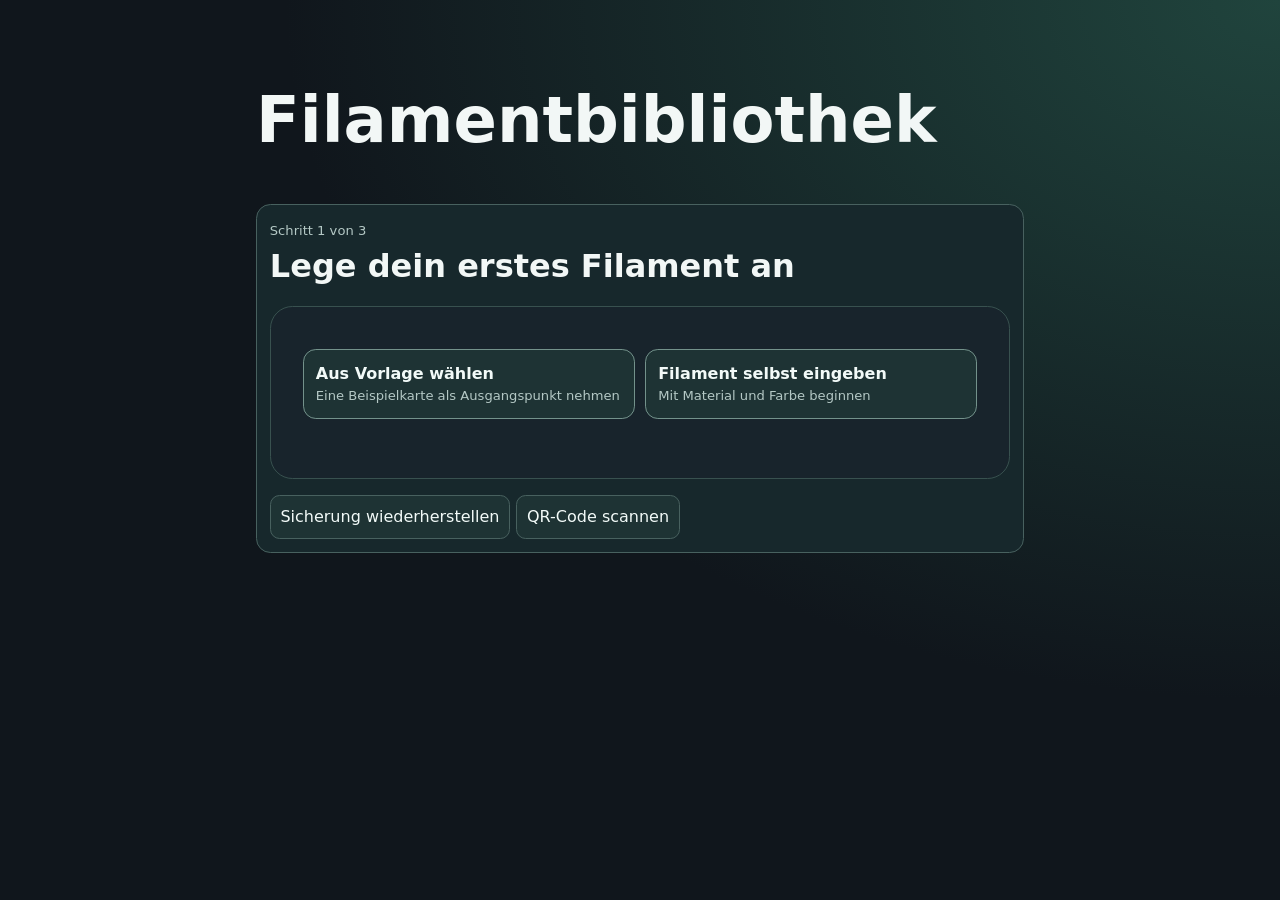
==== commit 03c714a3: "Geführte Erstanlage für die Filamentbibliothek" ====
--- a/index.html
+++ b/index.html
@@ -104,6 +104,9 @@
 @media(max-width:360px){.action-grid,.capture-actions{grid-template-columns:1fr}}
 .first-run h2{margin-top:.15rem}
 .first-run .action-card{text-decoration:none}
+.first-run [aria-pressed="true"]{border-color:var(--mint)}
+#first-template-field:not([hidden]){display:block;margin:.75rem 0}
+#first-run [hidden]{display:none!important}
 .first-import{display:inline-flex;align-items:center;min-height:44px}
 .demo-view .inventory-count,.demo-detail>article>:not(.card-heading):not(.demo-manufacturer){display:none!important}
 .inventory-tabs,.first-tools{display:flex;gap:.5rem;align-items:center;flex-wrap:wrap}
@@ -141,7 +144,7 @@
   <p id="home-intro">Deine Rollen, Druckprofile und Trocknung im Blick.</p>
 </header>
 <p id="roll-notice" class="work-panel roll-notice" role="status" hidden></p>
-<nav id="main-menu" class="workshop-dashboard" aria-label="Hauptmenü">
+<nav id="main-menu" hidden class="workshop-dashboard" aria-label="Hauptmenü">
   <a id="menu-scan" class="dashboard-card dashboard-scan" href="#filament-scannen" aria-labelledby="label-scan" aria-describedby="detail-scan">
     <svg class="dashboard-icon" aria-hidden="true" viewBox="0 0 24 24" width="24" height="24" fill="none" stroke="currentColor" stroke-width="1.7" stroke-linecap="round" stroke-linejoin="round"><path d="M8 3H5a2 2 0 0 0-2 2v3m13-5h3a2 2 0 0 1 2 2v3M3 16v3a2 2 0 0 0 2 2h3m13-5v3a2 2 0 0 1-2 2h-3M7 12h10m-9-4h2v2H8zm6 6h2v2h-2z"/></svg>
     <strong id="label-scan">QR-Schnellscan</strong>
@@ -164,11 +167,48 @@
   </a>
 </nav>
 <section id="first-run" class="work-panel first-run" aria-labelledby="first-run-title" hidden>
-  <h2 id="first-run-title">Dein Filamentlager</h2>
-  <p>Erfasse deine Rollen, damit du Lagerort, Restgewicht und Trocknung im Blick hast. Dein Bestand wird in diesem Browser gespeichert.</p>
-  <div class="action-grid">
-    <a class="action-card action-secondary" href="#beispiele" aria-labelledby="first-demo-title" aria-describedby="first-demo-help"><strong id="first-demo-title">Beispiel ansehen</strong><small id="first-demo-help">Filamentkarten kennenlernen</small></a>
-  </div>
+  <p id="first-run-progress" class="action-note" aria-live="polite">Schritt 1 von 3</p>
+  <h2 id="first-run-title" tabindex="-1">Lege dein erstes Filament an</h2>
+  <form id="first-run-form">
+    <div data-first-step="1">
+      <div class="capture-actions">
+        <button type="button" class="action-card action-secondary" id="first-template" aria-pressed="false"><strong>Aus Vorlage wählen</strong><small>Eine Beispielkarte als Ausgangspunkt nehmen</small></button>
+        <button type="button" class="action-card action-secondary" id="first-manual" aria-pressed="false"><strong>Filament selbst eingeben</strong><small>Mit Material und Farbe beginnen</small></button>
+      </div>
+      <label id="first-template-field" hidden>Vorlage<select name="template"></select></label>
+      <div class="fields" id="first-filament-fields" hidden>
+        <label>Materialart<input name="materialart" list="material-types" maxlength="40" placeholder="z. B. PLA, PETG oder ABS" required></label>
+        <label>Farbe<input name="farbe" maxlength="60" placeholder="z. B. Rot" required></label>
+        <label>Hersteller (optional)<input name="manufacturer" maxlength="40"></label>
+        <label>Produktname (optional)<input name="product" maxlength="60"></label>
+      </div>
+    </div>
+    <div data-first-step="2" hidden>
+      <div class="fields">
+        <label>Anzahl Rollen<input type="number" name="quantity" min="1" max="100" value="1" required></label>
+        <label>Lagerort<select name="place"></select></label>
+        <label id="first-place-name" hidden>Name des neuen Lagerorts<input name="newPlace" maxlength="60"></label>
+      </div>
+      <p class="action-note">Restgewicht, Trocknung und eigene Druckwerte kannst du später auf der Filamentkarte ergänzen.</p>
+    </div>
+    <div data-first-step="3" hidden>
+      <p id="first-review"></p>
+      <p class="action-note">Dein Bestand wird in diesem Browser gespeichert.</p>
+    </div>
+    <div class="role-shortcuts">
+      <button id="first-back" type="button" class="action-secondary" hidden>Zurück</button>
+      <button id="first-next" type="submit" class="action-primary" hidden>Weiter</button>
+    </div>
+    <p id="first-status" role="status"></p>
+  </form>
+  <nav class="role-shortcuts" aria-label="Weitere Einstiege">
+    <a class="role-action-link" href="#datensicherung">Sicherung wiederherstellen</a>
+    <a class="role-action-link" href="#filament-scannen">QR-Code scannen</a>
+  </nav>
+</section>
+<section id="first-run-done" class="work-panel" hidden>
+  <h2 tabindex="-1">Deine erste Rolle ist im Bestand</h2>
+  <a class="role-action-link action-primary" href="#">QR-Etikett anzeigen</a>
 </section>
 <section id="einstellungen" aria-labelledby="page-title" hidden>
   <p>Diese Einstellungen gelten in diesem Browser und werden mit der Datensicherung übertragen.</p>
@@ -464,5 +504,5 @@
     <div><dt>Temperaturbeständigkeit der Spule</dt><dd>Unter 70 °C</dd></div>
 </template>
 <script src="./filament-stock.js"></script>
-<script src="./filament-app.js?v=19"></script>
+<script src="./filament-app.js?v=20"></script>
 </html>
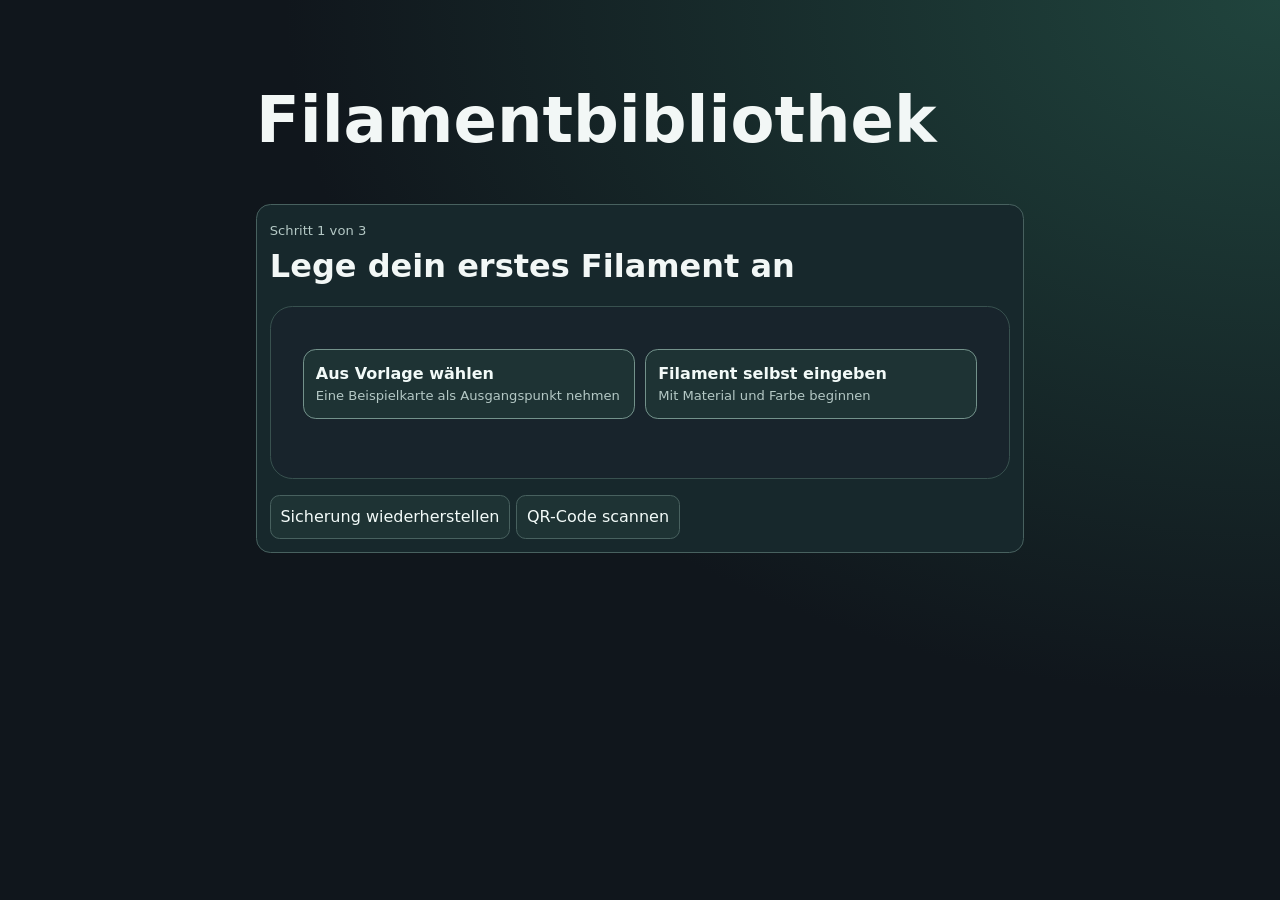
==== commit f233bc42: "Rollenerfassung, Trocknung und QR-Bedienung vereinfachen" ====
--- a/index.html
+++ b/index.html
@@ -26,6 +26,11 @@
 #cards .card-page-title{font-size:clamp(1.7rem,5.7vw,2.6rem);line-height:1.15;overflow-wrap:anywhere}
 .capture-actions,.capture-results{display:flex;flex-wrap:wrap;gap:.5rem;margin:.65rem 0}
 .capture-results{max-height:15rem;overflow:auto;padding:.2rem}
+.capture-selected:not([hidden]){display:flex;align-items:center;flex-wrap:wrap;gap:.6rem}
+.capture-selected button{margin:0}
+.capture-picker [hidden],.capture-selected[hidden],#scan-open[hidden]{display:none!important}
+.capture-picker details>summary{padding:.65rem 0}
+.location-stock-roll .roll-description{display:block;margin-top:.45rem}
 .capture-actions button,.capture-results button{margin:0;text-align:left}
 .capture-actions button[aria-pressed=true],.capture-results button[aria-pressed=true]{outline:2px solid var(--mint);outline-offset:2px}
 .capture-batch{min-width:0;margin:.8rem 0;border:1px solid #58716e;border-radius:.65rem;padding:.65rem}
@@ -176,11 +181,15 @@
         <button type="button" class="action-card action-secondary" id="first-manual" aria-pressed="false"><strong>Filament selbst eingeben</strong><small>Mit Material und Farbe beginnen</small></button>
       </div>
       <label id="first-template-field" hidden>Vorlage<select name="template"></select></label>
+      <div id="first-template-preview" class="work-panel" hidden>
+        <strong id="first-template-name"></strong>
+        <p id="first-template-material"></p>
+        <button id="first-adjust-template" class="action-secondary" type="button">Vorlage anpassen</button>
+      </div>
       <div class="fields" id="first-filament-fields" hidden>
         <label>Materialart<input name="materialart" list="material-types" maxlength="40" placeholder="z. B. PLA, PETG oder ABS" required></label>
         <label>Farbe<input name="farbe" maxlength="60" placeholder="z. B. Rot" required></label>
-        <label>Hersteller (optional)<input name="manufacturer" maxlength="40"></label>
-        <label>Produktname (optional)<input name="product" maxlength="60"></label>
+        <label>Filamentname (optional)<input name="product" maxlength="100"></label>
       </div>
     </div>
     <div data-first-step="2" hidden>
@@ -272,12 +281,12 @@
 <section id="scan-view" aria-labelledby="page-title" hidden>
 
 <div class="action-grid">
-  <button id="scan-open" class="action-card action-primary" type="button" aria-expanded="false" aria-controls="filament-scanner" aria-labelledby="scan-camera-title" aria-describedby="scan-camera-help"><strong id="scan-camera-title">Scanner öffnen</strong><small id="scan-camera-help">QR-Code mit der Kamera lesen</small></button>
+  <button id="scan-open" class="action-card action-primary" type="button" aria-expanded="false" aria-controls="filament-scanner" aria-labelledby="scan-camera-title" aria-describedby="scan-camera-help"><strong id="scan-camera-title">Kamera starten</strong><small id="scan-camera-help">QR-Code mit der Kamera lesen</small></button>
   <label class="action-card action-secondary file-action"><strong id="scan-photo-title">QR-Foto auswählen</strong><small id="scan-photo-help">Gespeichertes Bild verwenden</small><input id="scan-photo" type="file" accept="image/*" aria-labelledby="scan-photo-title" aria-describedby="scan-photo-help"></label>
 </div>
 <section id="filament-scanner" class="work-panel" aria-label="Live-Kamera" hidden>
   <video id="scan-video" autoplay muted playsinline hidden></video>
-  <button id="scan-close" class="action-secondary" type="button">Scanner schließen</button>
+  <button id="scan-close" class="action-secondary" type="button">Abbrechen</button>
 </section>
 <p id="scan-status" role="status"></p>
 </section>
@@ -504,5 +513,5 @@
     <div><dt>Temperaturbeständigkeit der Spule</dt><dd>Unter 70 °C</dd></div>
 </template>
 <script src="./filament-stock.js"></script>
-<script src="./filament-app.js?v=20"></script>
+<script src="./filament-app.js?v=21"></script>
 </html>
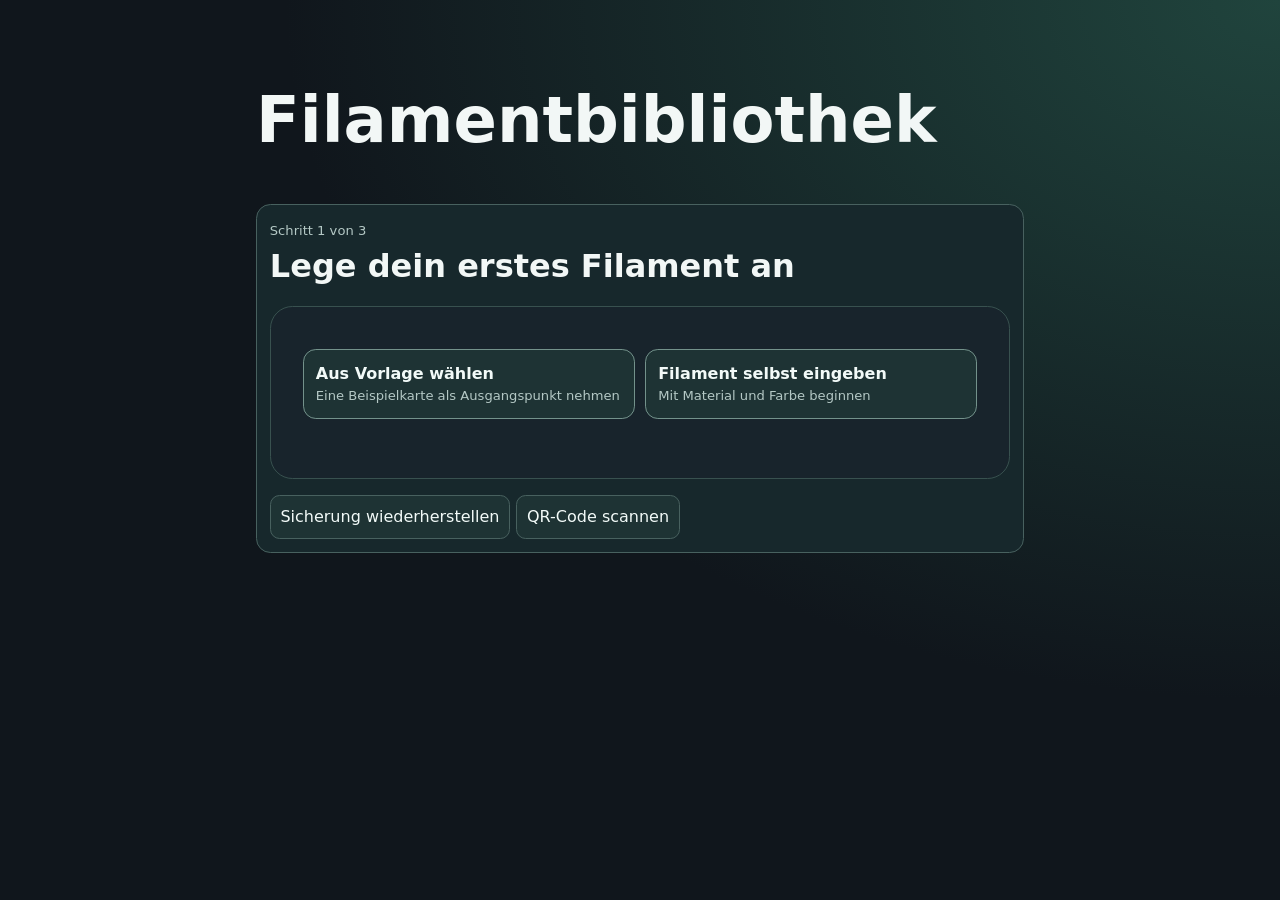
==== commit b3a1a8fe: "Bestandssicherung korrigieren und Ansichten gezielt aktualisieren" ====
--- a/index.html
+++ b/index.html
@@ -487,10 +487,19 @@
 </div>
 <p id="backup-status" role="status"></p>
 <div id="backup-preview" class="work-panel" hidden>
-<ul id="backup-stock-conflicts" hidden aria-label="Rollenlisten, die bei Übernahme ersetzt werden"></ul>
+<ul id="backup-stock-conflicts" hidden aria-label="Konflikte und fehlende Zuordnungen"></ul>
+<label>Importart<select id="backup-mode"><option value="merge">Mit vorhandenem Bestand zusammenführen</option><option value="restore">Gesamten Bestand aus der Sicherung wiederherstellen</option></select></label>
+<label hidden><input type="checkbox" id="backup-confirm"> Ich bestätige, dass die Sicherung meine vorhandenen Daten ersetzt.</label>
 <label>Bei Konflikten<select id="backup-conflict"><option value="keep">Vorhandene Daten behalten</option><option value="replace">Werte aus der Sicherung übernehmen</option></select></label>
 <button id="backup-import" type="button">Sicherung übernehmen</button>
-</div></section>
+</div>
+<form id="legacy-migration" class="work-panel" hidden>
+  <h2>Altbestand prüfen</h2>
+  <p>Ältere Versionen haben teilweise eine Rolle je Karte angezeigt, ohne sie einzeln zu speichern. Markiere nur Karten, für die du tatsächlich eine Rolle übernehmen möchtest. Für jede markierte Karte wird eine Rolle mit unbekanntem Gewicht erfasst.</p>
+  <fieldset></fieldset>
+  <button type="submit">Auswahl übernehmen und Prüfung abschließen</button>
+</form>
+</section>
 </main>
 <template id="specs-sunlu-pla-plus">
     <div><dt>Durchmesser</dt><dd>1,75 mm</dd></div>
@@ -512,6 +521,6 @@
     <div><dt>Trocknungsdauer</dt><dd>Mindestens 8 Stunden</dd></div>
     <div><dt>Temperaturbeständigkeit der Spule</dt><dd>Unter 70 °C</dd></div>
 </template>
-<script src="./filament-stock.js"></script>
-<script src="./filament-app.js?v=21"></script>
+<script src="./filament-stock.js?v=2"></script>
+<script src="./filament-app.js?v=22"></script>
 </html>
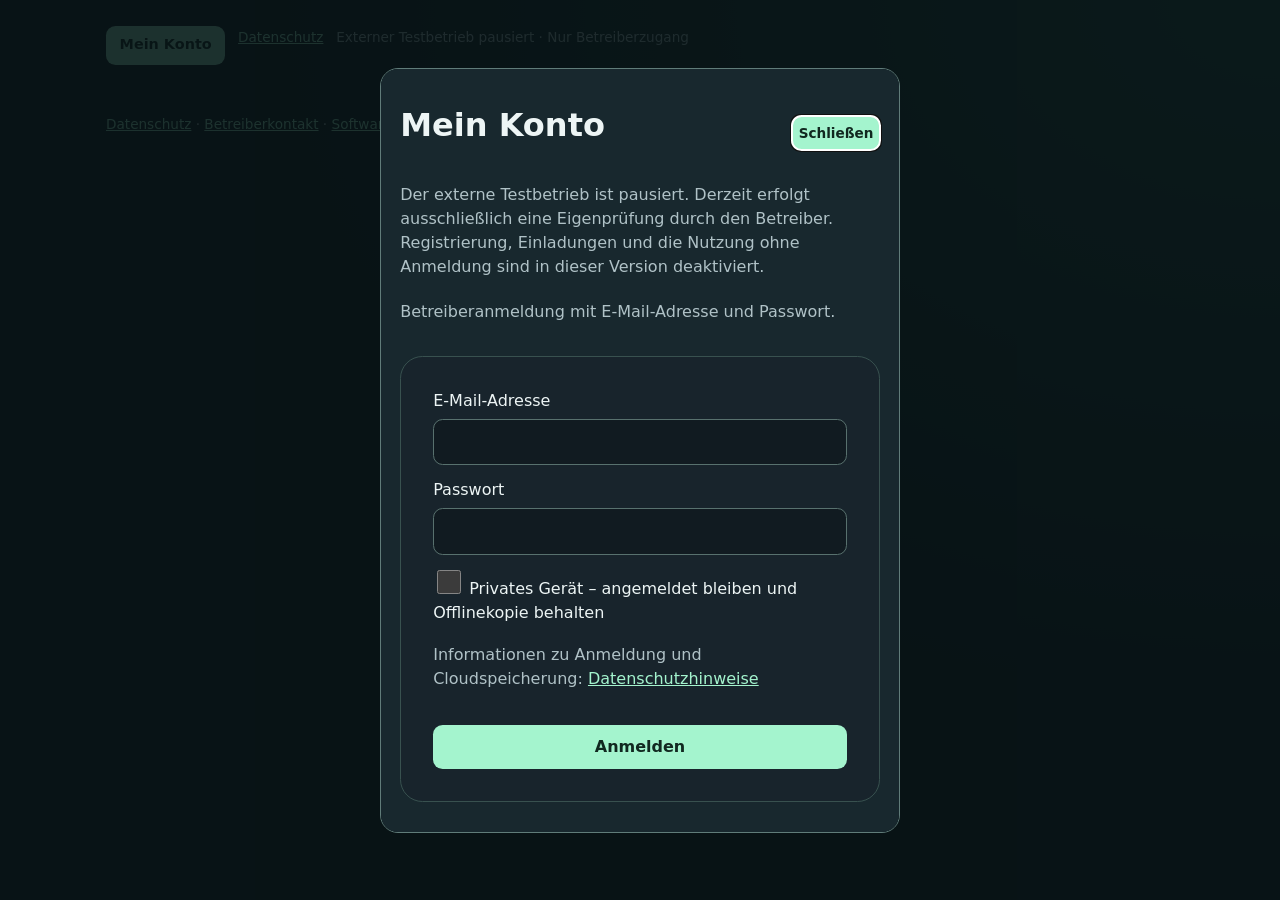
==== commit 35c43f53: "Geprüfte minimierte Webausgabe" ====
--- a/index.html
+++ b/index.html
@@ -1,526 +1,2 @@
-<!doctype html>
-<html lang="de">
-<meta charset="utf-8">
-<meta name="viewport" content="width=device-width, initial-scale=1">
-<title>Filamentbibliothek</title>
-<link rel="stylesheet" href="./filament.css">
-<style>
-.drying-dashboard-card{padding:.8rem 1rem;margin:.65rem 0}
-.drying-dashboard-card h3{margin:.2rem 0;overflow-wrap:anywhere}
-.drying-dashboard-card p,.drying-dashboard-card ul{margin:.35rem 0}
-.drying-dashboard-card summary{overflow-wrap:anywhere}
-.drying-state{display:inline-flex;align-items:center;gap:.35rem;font-weight:700}
-.drying-state::before{content:"";width:.7rem;height:.7rem;border-radius:50%;background:var(--signal)}
-.drying-state[data-state=due]{--signal:#ff7777}
-.drying-state[data-state=soon]{--signal:#f7cf61}
-.drying-state[data-state=planned]{--signal:#83dfa2}
-.drying-state[data-state=open]{--signal:#b0c2c7}
-.drying-dashboard-card .drying-actions{display:flex;flex-wrap:wrap;align-items:center;gap:.55rem;margin-top:.65rem}
-.drying-dashboard-card .drying-actions button{margin:0}
-#page-navigation{display:flex;flex-wrap:wrap;align-items:center;gap:.45rem;margin-bottom:.75rem}
-#page-navigation a{display:inline-flex;align-items:center;gap:.35rem;min-height:44px;padding:.3rem .65rem;border:1px solid #58716e;border-radius:.6rem;text-decoration:none}
-#page-navigation+header{padding:.35rem 0 .8rem}
-#page-navigation #all-rolls{margin:0}
-#page-navigation:has(#all-rolls:not([hidden]))+header h1{font-size:clamp(2rem,7vw,4rem)}
-#page-navigation[hidden]+header{padding:2rem 0}
-#cards .card-page-title{font-size:clamp(1.7rem,5.7vw,2.6rem);line-height:1.15;overflow-wrap:anywhere}
-.capture-actions,.capture-results{display:flex;flex-wrap:wrap;gap:.5rem;margin:.65rem 0}
-.capture-results{max-height:15rem;overflow:auto;padding:.2rem}
-.capture-selected:not([hidden]){display:flex;align-items:center;flex-wrap:wrap;gap:.6rem}
-.capture-selected button{margin:0}
-.capture-picker [hidden],.capture-selected[hidden],#scan-open[hidden]{display:none!important}
-.capture-picker details>summary{padding:.65rem 0}
-.location-stock-roll .roll-description{display:block;margin-top:.45rem}
-.capture-actions button,.capture-results button{margin:0;text-align:left}
-.capture-actions button[aria-pressed=true],.capture-results button[aria-pressed=true]{outline:2px solid var(--mint);outline-offset:2px}
-.capture-batch{min-width:0;margin:.8rem 0;border:1px solid #58716e;border-radius:.65rem;padding:.65rem}
-.capture-batch legend{padding:0 .35rem}
-.page-heading{display:flex;align-items:flex-start;justify-content:space-between;gap:.75rem}
-.settings-link{display:inline-grid;place-items:center;flex:none;min-width:44px;min-height:44px;margin-top:.35rem;border:1px solid #58716e;border-radius:.65rem;background:#17282c;color:var(--mint)}
-.settings-link[hidden]{display:none}
-.settings-link:focus-visible{outline:2px solid var(--mint);outline-offset:3px}
-#einstellungen fieldset{min-width:0}
-#einstellungen legend{padding:0 .35rem;font-weight:700}
-#einstellungen .action-card{text-decoration:none}
-.capture-extra{margin-top:.8rem}
-.capture-extra summary{margin-bottom:.5rem}
-.scan-result-actions{display:flex;gap:.65rem;flex-wrap:wrap;align-items:center}
-.scan-result-actions button{margin:0}
-.scan-rolls{display:grid;grid-template-columns:repeat(auto-fit,minmax(min(100%,16rem),1fr));gap:.5rem}
-.scan-rolls article{padding:.65rem;margin:0}
-.scan-rolls p{margin:.35rem 0}
-
-#main-menu.workshop-dashboard{display:grid;grid-template-columns:repeat(2,minmax(0,1fr));gap:.65rem;margin-bottom:1.25rem}
-#main-menu .dashboard-card{display:flex;flex-direction:column;align-items:flex-start;justify-content:flex-start;gap:.35rem;min-height:7rem;padding:.75rem;text-align:left;background:#17282c;border:1px solid #48615f;border-radius:.9rem;overflow-wrap:anywhere}
-#main-menu .dashboard-card strong{line-height:1.2;color:#f2faf8}
-#main-menu .dashboard-detail{color:#b4c8c5;font-size:.82rem;font-weight:400;line-height:1.35}
-#main-menu .dashboard-icon{flex:none;color:var(--mint);width:1.35rem;height:1.35rem}
-#main-menu .dashboard-scan,#main-menu .dashboard-capture{min-height:8rem;padding:.85rem}
-#main-menu .dashboard-scan{background:var(--mint);border-color:var(--mint);color:#10261e}
-#main-menu .dashboard-scan strong,#main-menu .dashboard-scan .dashboard-detail,#main-menu .dashboard-scan .dashboard-icon{color:#10261e}
-#main-menu .dashboard-capture{background:#1e3334;border-color:#73928b}
-#main-menu .dashboard-drying[data-due] .dashboard-detail{color:#ffb49f;font-weight:700}
-#main-menu a:focus-visible{outline:2px solid #fff;outline-offset:3px}
-
-main{--work-surface:#17282c;--work-border:#48615f;--work-muted:#b4c8c5}
-.work-panel,.inventory-view>article,.location-stock-group,.drying-dashboard-card,#printer-list>article{background:var(--work-surface);border:1px solid var(--work-border);border-radius:.9rem;padding:.8rem}
-.work-panel{margin:.65rem 0}
-.action-grid,.capture-actions{display:grid;grid-template-columns:repeat(2,minmax(0,1fr));gap:.65rem;margin:.65rem 0}
-.action-card{display:flex;position:relative;flex-direction:column;align-items:flex-start;justify-content:center;gap:.28rem;min-height:4.4rem;margin:0;padding:.7rem .75rem;border:1px solid var(--work-border);border-radius:.8rem;text-align:left;overflow-wrap:anywhere;line-height:1.2}
-.action-card small,.action-note{font-size:.82rem;line-height:1.3;font-weight:400}
-.action-note{display:block;margin:.25rem 0 0;color:var(--work-muted)}
-.action-primary{background:var(--mint);color:#10261e}
-.action-secondary,.action-card[aria-pressed=false]{background:#1e3334;border:1px solid #73928b;color:#f2faf8}
-.action-secondary:not(.action-card),.action-danger{min-height:44px}
-.action-danger{background:#482b2d;border:1px solid #cc8178;color:#ffe0db}
-.action-card[aria-pressed=true]{background:var(--mint);color:#10261e;outline:0}
-.action-secondary small,.action-card[aria-pressed=false] small{color:var(--work-muted)}
-.file-action{cursor:pointer}
-.file-action input{position:absolute;inset:0;width:100%;height:100%;opacity:0;cursor:pointer}
-.file-action:focus-within,.action-card:focus-visible{outline:2px solid var(--mint);outline-offset:3px}
-.inventory-filters .available-filter{margin-bottom:0}
-.inventory-view>article{margin:.55rem 0}
-.inventory-view>article>:not(.card-heading):not(.open-roll){display:none!important}
-.inventory-view .card-heading h2{font-size:1.15rem;line-height:1.25;overflow-wrap:anywhere}
-.inventory-view .card-heading .label{font-size:.73rem}
-.inventory-count{display:none;color:var(--work-muted);font-size:.83rem;margin:.2rem 0 0}
-.inventory-view .inventory-count{display:block}
-.detail-stock-summary{margin:.25rem 0 0;color:var(--work-muted);font-size:.85rem}
-.inventory-view .detail-stock-summary{display:none}
-.stock-weight-save output{color:var(--mint);align-self:center}
-.role-shortcuts button{margin:0}
-.stock-transfer .fields[hidden]{display:none}
-.inventory-view .open-roll{display:inline-flex;align-items:center;min-height:44px;margin-top:.15rem}
-.filament-section>summary{min-height:44px;padding:.6rem .65rem;border:1px solid var(--work-border);border-radius:.65rem;background:var(--work-surface);overflow-wrap:anywhere}
-.filament-section[open]>summary{border-color:#73928b}
-.filament-section>summary:hover{border-color:var(--mint)}
-.scan-result-actions{margin:1rem 0}
-.scan-result-actions a{display:inline-flex;align-items:center;min-height:44px;padding:.35rem .65rem;border-radius:.6rem;text-decoration:none}
-#scan-ergebnis .card-heading{margin:.65rem 0}
-#scan-ergebnis .scan-rolls article{background:var(--work-surface);border-color:var(--work-border)}
-#scan-ergebnis .scan-profile{margin:.8rem 0}
-.location-stock-toolbar>div{max-width:100%}
-.location-stock-group>details>summary{min-height:44px}
-#printer-list>article h3{margin-top:0}
-#printer-list .printer-nozzles-summary{margin:.4rem 0}
-#printer-list summary,.drying-dashboard-card summary{min-height:44px;align-content:center}
-.drying-dashboard-card .drying-history>summary{display:list-item;width:fit-content;padding:.55rem .65rem;border-radius:.6rem;background:var(--mint);color:#10261e;font-weight:700}
-.drying-dashboard-card .drying-history[open]>summary{margin-bottom:.45rem}
-@media(max-width:360px){.action-grid,.capture-actions{grid-template-columns:1fr}}
-.first-run h2{margin-top:.15rem}
-.first-run .action-card{text-decoration:none}
-.first-run [aria-pressed="true"]{border-color:var(--mint)}
-#first-template-field:not([hidden]){display:block;margin:.75rem 0}
-#first-run [hidden]{display:none!important}
-.first-import{display:inline-flex;align-items:center;min-height:44px}
-.demo-view .inventory-count,.demo-detail>article>:not(.card-heading):not(.demo-manufacturer){display:none!important}
-.inventory-tabs,.first-tools{display:flex;gap:.5rem;align-items:center;flex-wrap:wrap}
-.inventory-tabs strong{margin-right:auto}
-.inventory-tabs a,.role-action-link{display:inline-flex;min-height:44px;align-items:center;padding:.35rem .6rem;border:1px solid var(--work-border);border-radius:.6rem;text-decoration:none}
-.inventory-tabs a[aria-current=page]{background:var(--mint);color:#10261e;border-color:var(--mint);font-weight:700}
-.role-action-link{background:#1e3334;color:#f2faf8}
-.role-panel h2{margin-top:0;overflow-wrap:anywhere}
-.role-panel .drying-history{margin:.75rem 0}
-.first-tools{gap:1rem}
-#backup-stock-conflicts{padding-left:1.2rem}
-.role-shortcuts{display:flex;gap:.4rem;flex-wrap:wrap;margin-top:.5rem}
-.role-action-link.action-primary{background:var(--mint);color:#10261e;border-color:var(--mint);font-weight:700}
-.role-panel .fields label[hidden],.stock .fields label[hidden]{display:none!important}
-.roll-notice{border-color:var(--mint)}
-.roll-consumed{font-size:.86rem;margin-top:.25rem}
-.location-stock-roll .role-action-link{margin:0}
-.selecting-stock .location-stock-roll .role-action-link{display:none}
-</style>
-<main>
-<nav id="page-navigation" aria-label="Seitennavigation" hidden>
-  <a id="home-link" href="#"><svg aria-hidden="true" viewBox="0 0 24 24" width="20" height="20" fill="none" stroke="currentColor" stroke-width="2" stroke-linecap="round" stroke-linejoin="round"><path d="m3 10 9-7 9 7v10a1 1 0 0 1-1 1h-5v-7H9v7H4a1 1 0 0 1-1-1z"/></svg> Hauptmenü</a>
-  <a id="all-rolls" href="#filament-bestand" hidden>← Filamentbestand</a>
-</nav>
-<header>
-  <div class="page-heading">
-    <h1 id="page-title">Filamentbibliothek</h1>
-    <a id="menu-settings" class="settings-link" href="#einstellungen" aria-label="Einstellungen" hidden>
-      <svg aria-hidden="true" viewBox="0 0 24 24" width="24" height="24" fill="none" stroke="currentColor" stroke-width="1.7" stroke-linecap="round" stroke-linejoin="round">
-        <path d="m10 2-.6 2.6-2 .9L5 4.1 2.8 7.9l2 1.8-.2 2.3-2.6 1 1.1 4.2 2.8-.1 1.6 1.6-.1 2.8 4.2 1.1 1-2.6 2.3-.2 1.8 2 3.8-2.2-1.4-2.4.9-2 2.6-.6v-4.4L20 9.6l-.9-2 1.4-2.4-3.8-2.2-1.8 2-2.3-.2L11.6 2Z"/>
-        <circle cx="12" cy="12" r="3"/>
-      </svg>
-    </a>
-  </div>
-  <p id="home-intro">Deine Rollen, Druckprofile und Trocknung im Blick.</p>
-</header>
-<p id="roll-notice" class="work-panel roll-notice" role="status" hidden></p>
-<nav id="main-menu" hidden class="workshop-dashboard" aria-label="Hauptmenü">
-  <a id="menu-scan" class="dashboard-card dashboard-scan" href="#filament-scannen" aria-labelledby="label-scan" aria-describedby="detail-scan">
-    <svg class="dashboard-icon" aria-hidden="true" viewBox="0 0 24 24" width="24" height="24" fill="none" stroke="currentColor" stroke-width="1.7" stroke-linecap="round" stroke-linejoin="round"><path d="M8 3H5a2 2 0 0 0-2 2v3m13-5h3a2 2 0 0 1 2 2v3M3 16v3a2 2 0 0 0 2 2h3m13-5v3a2 2 0 0 1-2 2h-3M7 12h10m-9-4h2v2H8zm6 6h2v2h-2z"/></svg>
-    <strong id="label-scan">QR-Schnellscan</strong>
-    <span id="detail-scan" class="dashboard-detail">Rolle scannen und Karte öffnen</span>
-  </a>
-  <a id="new-filament" class="dashboard-card dashboard-capture" href="#filament-anlegen" aria-labelledby="label-capture" aria-describedby="detail-capture">
-    <svg class="dashboard-icon" aria-hidden="true" viewBox="0 0 24 24" width="24" height="24" fill="none" stroke="currentColor" stroke-width="1.7" stroke-linecap="round" stroke-linejoin="round"><path d="M12 7v10M7 12h10M5 3h14a2 2 0 0 1 2 2v14a2 2 0 0 1-2 2H5a2 2 0 0 1-2-2V5a2 2 0 0 1 2-2z"/></svg>
-    <strong id="label-capture">Filament erfassen</strong>
-    <span id="detail-capture" class="dashboard-detail">Neue Karten oder Rollen anlegen</span>
-  </a>
-  <a id="menu-filaments" class="dashboard-card dashboard-stock" href="#filament-bestand" aria-labelledby="label-stock" aria-describedby="detail-stock">
-    <svg class="dashboard-icon" aria-hidden="true" viewBox="0 0 24 24" width="24" height="24" fill="none" stroke="currentColor" stroke-width="1.7" stroke-linecap="round" stroke-linejoin="round"><path d="M12 3a9 9 0 1 0 0 18 9 9 0 0 0 0-18zm0 6a3 3 0 1 0 0 6 3 3 0 0 0 0-6z"/></svg>
-    <strong id="label-stock">Bestand</strong>
-    <span id="detail-stock" class="dashboard-detail">Rollen und Druckwerte ansehen</span>
-  </a>
-  <a id="menu-drying" class="dashboard-card dashboard-drying" href="#trocknung" aria-labelledby="label-drying" aria-describedby="detail-drying">
-    <svg class="dashboard-icon" aria-hidden="true" viewBox="0 0 24 24" width="24" height="24" fill="none" stroke="currentColor" stroke-width="1.7" stroke-linecap="round" stroke-linejoin="round"><path d="M4 15h16M5 19h14M7 12c-2-2 2-3 0-6m5 6c-2-2 2-3 0-7m5 7c-2-2 2-3 0-6"/></svg>
-    <strong id="label-drying">Trocknung</strong>
-    <span id="detail-drying" class="dashboard-detail">Termine und Verlauf ansehen</span>
-  </a>
-</nav>
-<section id="first-run" class="work-panel first-run" aria-labelledby="first-run-title" hidden>
-  <p id="first-run-progress" class="action-note" aria-live="polite">Schritt 1 von 3</p>
-  <h2 id="first-run-title" tabindex="-1">Lege dein erstes Filament an</h2>
-  <form id="first-run-form">
-    <div data-first-step="1">
-      <div class="capture-actions">
-        <button type="button" class="action-card action-secondary" id="first-template" aria-pressed="false"><strong>Aus Vorlage wählen</strong><small>Eine Beispielkarte als Ausgangspunkt nehmen</small></button>
-        <button type="button" class="action-card action-secondary" id="first-manual" aria-pressed="false"><strong>Filament selbst eingeben</strong><small>Mit Material und Farbe beginnen</small></button>
-      </div>
-      <label id="first-template-field" hidden>Vorlage<select name="template"></select></label>
-      <div id="first-template-preview" class="work-panel" hidden>
-        <strong id="first-template-name"></strong>
-        <p id="first-template-material"></p>
-        <button id="first-adjust-template" class="action-secondary" type="button">Vorlage anpassen</button>
-      </div>
-      <div class="fields" id="first-filament-fields" hidden>
-        <label>Materialart<input name="materialart" list="material-types" maxlength="40" placeholder="z. B. PLA, PETG oder ABS" required></label>
-        <label>Farbe<input name="farbe" maxlength="60" placeholder="z. B. Rot" required></label>
-        <label>Filamentname (optional)<input name="product" maxlength="100"></label>
-      </div>
-    </div>
-    <div data-first-step="2" hidden>
-      <div class="fields">
-        <label>Anzahl Rollen<input type="number" name="quantity" min="1" max="100" value="1" required></label>
-        <label>Lagerort<select name="place"></select></label>
-        <label id="first-place-name" hidden>Name des neuen Lagerorts<input name="newPlace" maxlength="60"></label>
-      </div>
-      <p class="action-note">Restgewicht, Trocknung und eigene Druckwerte kannst du später auf der Filamentkarte ergänzen.</p>
-    </div>
-    <div data-first-step="3" hidden>
-      <p id="first-review"></p>
-      <p class="action-note">Dein Bestand wird in diesem Browser gespeichert.</p>
-    </div>
-    <div class="role-shortcuts">
-      <button id="first-back" type="button" class="action-secondary" hidden>Zurück</button>
-      <button id="first-next" type="submit" class="action-primary" hidden>Weiter</button>
-    </div>
-    <p id="first-status" role="status"></p>
-  </form>
-  <nav class="role-shortcuts" aria-label="Weitere Einstiege">
-    <a class="role-action-link" href="#datensicherung">Sicherung wiederherstellen</a>
-    <a class="role-action-link" href="#filament-scannen">QR-Code scannen</a>
-  </nav>
-</section>
-<section id="first-run-done" class="work-panel" hidden>
-  <h2 tabindex="-1">Deine erste Rolle ist im Bestand</h2>
-  <a class="role-action-link action-primary" href="#">QR-Etikett anzeigen</a>
-</section>
-<section id="einstellungen" aria-labelledby="page-title" hidden>
-  <p>Diese Einstellungen gelten in diesem Browser und werden mit der Datensicherung übertragen.</p>
-  <form id="settings-form">
-    <fieldset class="work-panel fields">
-      <legend>Anzeige</legend>
-      <label class="available-filter"><input name="compact" type="checkbox"> Filamentkarten kompakt öffnen</label>
-      <p class="action-note">Ohne Kompaktansicht öffnen sich die eigenen Druckwerte beim Aufrufen einer Filamentkarte.</p>
-      <label>Bestandsansicht beim Öffnen<select name="inventory"><option value="filament-bestand">Nach Filament</option><option value="bestand-lagerort">Nach Lagerort</option></select></label>
-    </fieldset>
-    <fieldset class="work-panel fields">
-      <legend>Erfassung</legend>
-      <label>Verpackungsstatus für neue Rollen<select name="packaging"><option value="unknown">Unbekannt</option><option value="sealed">Originalverpackt</option><option value="opened">Angebrochen</option></select></label>
-      <label>Lagerort für neue Rollen<select name="locationId"></select></label>
-    </fieldset>
-    <fieldset class="work-panel fields">
-      <legend>Druckprofile</legend>
-      <label>Bevorzugter Drucker<select name="printerId"></select></label>
-      <label>Bevorzugte Düse<select name="nozzleId"></select></label>
-    </fieldset>
-    <button type="submit" hidden>Einstellungen speichern</button>
-    <p id="settings-status" role="status"></p>
-  </form>
-  <nav class="action-grid" aria-label="Verwaltung">
-    <a class="action-card action-secondary" href="#meine-drucker"><strong>Meine Drucker</strong><small>Drucker und Düsen verwalten</small></a>
-    <a class="action-card action-secondary" href="#datensicherung"><strong>Datensicherung</strong><small>Sicherung exportieren oder importieren</small></a>
-  </nav>
-</section>
-<p id="demo-notice" class="work-panel" hidden>Das sind Beispielkarten. Sie zählen nicht zu deinem Bestand. <a id="demo-add" class="role-action-link" href="#filament-anlegen" hidden>Eigene Rolle zu diesem Filament hinzufügen</a></p>
-<section id="trocknung" aria-labelledby="page-title" hidden>
-  
-  <p>Die Ampel zeigt geplante Termine anhand deiner Intervalle und Einträge.</p>
-  <label class="available-filter"><input id="drying-show-sealed" type="checkbox"> Originalverpackte Rollen anzeigen</label>
-  <p id="drying-dashboard-status" role="status"></p>
-  <div id="drying-dashboard-rolls"></div>
-</section>
-<nav id="inventory-tabs" class="work-panel inventory-tabs" aria-label="Bestandsansicht" hidden>
-  <strong>Bestand</strong><a href="#filament-bestand">Nach Filament</a><a href="#bestand-lagerort">Nach Lagerort</a>
-</nav>
-<section id="bestand-lagerort" aria-labelledby="page-title" hidden>
-  
-  <p>Hier siehst du, welche Rollen an welchem Lagerort liegen.</p>
-  <div id="location-stock-groups"></div>
-</section>
-<details id="filament-editor" hidden><summary hidden>Filamentdaten</summary>
-<form id="form"><p>Eigene Einträge werden in diesem Browser gespeichert. Über die Datensicherung kannst du sie in einen anderen Browser übertragen.</p><div class="fields"><label>Filamentname<input name="material" required maxlength="100"></label><label>Materialart<input name="materialart" list="material-types" maxlength="40" placeholder="z. B. PLA, PETG oder TPU"></label><datalist id="material-types"></datalist><details class="color-picker"><summary>Farbe<span class="color-preview"><span class="color-preview-sample" aria-hidden="true"></span><span class="color-preview-name">Keine Farbe gewählt</span></span></summary><div class="color-palette" aria-label="Gängige Farben"></div><label>Farbname<input name="farbe" required maxlength="60" placeholder="Farbe auswählen oder eigenen Namen eingeben"></label><label>Farbmuster für Sonderfarben (optional)<input name="farbton" maxlength="7" pattern="#[0-9a-fA-F]{6}" placeholder="#AABBCC"></label><label>Farbmuster visuell wählen<input type="color" id="shade-picker" value="#808080"></label><label>Farbfamilie<select name="farbfamilie"><option value="">Automatisch zuordnen</option></select></label></details></div><details class="capture-extra"><summary>Weitere Angaben</summary><div class="fields"><label>Durchmesser<input name="durchmesser" placeholder="1,75 mm"></label><label>Gewicht<input name="gewicht" placeholder="500 g"></label><label>Drucktemperatur<input name="druck" placeholder="190–220 °C"></label><label>Trocknung<input name="trocknung" placeholder="70 °C · 8 Stunden"></label><label>Produktseite beim Hersteller (optional)<input name="produktseite" type="url" placeholder="https://…"></label></div></details><button id="card-save">Filamentkarte speichern</button> <button type="button" id="reset" hidden>Bearbeitung beenden</button><p id="status" role="status"></p></form></details>
-<section id="meine-drucker" aria-labelledby="page-title" hidden>
-  
-  <div id="printer-list"></div>
-  <button id="printer-add" class="action-card action-primary" type="button" aria-expanded="false" aria-controls="printer-form" aria-labelledby="printer-add-title" aria-describedby="printer-add-help"><strong id="printer-add-title">Drucker hinzufügen</strong><small id="printer-add-help">Name und Düsen festlegen</small></button>
-  <form id="printer-form" hidden>
-    <div class="fields">
-      <label>Druckermodell oder Name<input name="name" required maxlength="80" placeholder="z. B. Bambu Lab A1"></label>
-      <label>Anzahl der Düsen<select name="count"></select></label>
-    </div>
-    <div id="printer-nozzles" class="fields"></div>
-    <button>Drucker speichern</button>
-  </form>
-  <p id="printer-status" role="status"></p>
-</section>
-<section id="scan-view" aria-labelledby="page-title" hidden>
-
-<div class="action-grid">
-  <button id="scan-open" class="action-card action-primary" type="button" aria-expanded="false" aria-controls="filament-scanner" aria-labelledby="scan-camera-title" aria-describedby="scan-camera-help"><strong id="scan-camera-title">Kamera starten</strong><small id="scan-camera-help">QR-Code mit der Kamera lesen</small></button>
-  <label class="action-card action-secondary file-action"><strong id="scan-photo-title">QR-Foto auswählen</strong><small id="scan-photo-help">Gespeichertes Bild verwenden</small><input id="scan-photo" type="file" accept="image/*" aria-labelledby="scan-photo-title" aria-describedby="scan-photo-help"></label>
-</div>
-<section id="filament-scanner" class="work-panel" aria-label="Live-Kamera" hidden>
-  <video id="scan-video" autoplay muted playsinline hidden></video>
-  <button id="scan-close" class="action-secondary" type="button">Abbrechen</button>
-</section>
-<p id="scan-status" role="status"></p>
-</section>
-<div id="overview" class="work-panel inventory-filters" hidden>
-
-<label for="search">Filament suchen</label><input id="search" type="search" placeholder="Name, Material oder Farbe">
-<div class="fields" style="margin-top:.75rem"><label>Material<select id="material-filter"></select></label><label>Farbfamilie<select id="color-filter"></select></label></div><label class="available-filter"><input id="available-only" type="checkbox"> Nur verfügbare Filamente</label></div>
-<section hidden id="cards" aria-label="Filamentrollen">
-<article id="support-pla-petg-schwarz">
-  <span class="label">Rolle 01 · Schwarz</span>
-  <h2>Bambu Lab Stützmaterial für PLA/PETG</h2>
-  <dl>
-    <div><dt>Durchmesser</dt><dd>1,75 ± 0,05 mm</dd></div>
-    <div><dt>Filamentgewicht</dt><dd>500 g</dd></div>
-    <div><dt>Düsentemperatur</dt><dd>190–220 °C</dd></div>
-    <div><dt>Druckbett</dt><dd>35–60 °C mit Kleber</dd></div>
-    <div><dt>Druckgeschwindigkeit</dt><dd>Unter 100 mm/s</dd></div>
-    <div><dt>Trocknungstemperatur</dt><dd>75 °C im Umluft-Trockenschrank</dd></div>
-    <div><dt>Trocknungsdauer</dt><dd>8 Stunden</dd></div>
-    <div><dt>Temperaturbeständigkeit der Spule</dt><dd>Bis 90 °C (Original-Hochtemperaturspule)</dd></div>
-    <div><dt>Hersteller-Farbcode</dt><dd>65103</dd></div>
-  </dl>
-  <p>Bambu Lab empfiehlt das Trocknen bei Feuchtigkeit oder Sprödigkeit. Bisheriger Eintrag: 70 °C für 8 Stunden. Das technische Datenblatt nennt für die Düse alternativ 190–240 °C.</p>
-  <p><a href="https://bambulab-us.myshopify.com/products/support-for-pla-petg">Bambu Lab Produktseite</a> · <a href="https://store.bblcdn.eu/s8/default/1f4a4af9a2624468b412f4bee647408a/Bambu_Support_for_PLA_PETG_Technical_Data_Sheet.pdf">Technisches Datenblatt</a></p>
-  <p class="product-link"><a href="https://bambulab-us.myshopify.com/products/support-for-pla-petg" target="_blank" rel="noopener">Produktseite beim Hersteller</a></p>
-  <a class="open-roll" href="#support-pla-petg-schwarz">Filamentkarte öffnen</a>
-</article>
-<article id="petg-matt-gruen-03460604a">
-  <span class="label">Rolle 02 · Grün</span>
-  <h2>PETG Matt HS</h2>
-  <dl>
-    <div><dt>Durchmesser</dt><dd>1,75 mm</dd></div>
-    <div><dt>Filamentgewicht</dt><dd>1 kg</dd></div>
-    <div><dt>Düsentemperatur</dt><dd>230–240 °C bei 50–100 mm/s<br>240–255 °C bei 100–300 mm/s<br>255–270 °C bei 300–600 mm/s</dd></div>
-    <div><dt>Druckbett</dt><dd>70–80 °C</dd></div>
-    <div><dt>Druckgeschwindigkeit</dt><dd>50–600 mm/s</dd></div>
-    <div><dt>Trocknungstemperatur</dt><dd>65 °C, falls SUNLU PETG Matt HS</dd></div>
-    <div><dt>Trocknungsdauer</dt><dd>Mindestens 8 Stunden (SUNLU-Vergleichswert)</dd></div>
-    <div><dt>Temperaturbeständigkeit der Spule</dt><dd>Unter 70 °C</dd></div>
-    <div><dt>Aufdruck unter dem Barcode</dt><dd>03460604A</dd></div>
-  </dl>
-  <p>Die Marke der grünen Rolle ist anhand des Etiketts nicht bestätigt. Die Druckwerte stammen vom Etikett, die Trocknungswerte sind als Vergleich angegeben.</p>
-  <p><a href="https://uk.store.sunlu.com/collections/fdm-filament-bundle-sales/products/high-speed-matte-petg-3d-printer-filament-1kg">SUNLU Trocknungsempfehlung für PETG Matt HS</a></p>
-  <p class="product-link"><a href="https://www.sunlu.com/products/256" target="_blank" rel="noopener">Vergleichsprodukt bei SUNLU</a></p>
-  <a class="open-roll" href="#petg-matt-gruen-03460604a">Filamentkarte öffnen</a>
-</article>
-<article id="sunlu-pla-plus-weiss" data-product="sunlu-pla-plus">
-  <span class="label">Rolle 03 · Weiß</span>
-  <h2>SUNLU PLA+</h2>
-  <dl>
-    <div><dt>Aufdruck unter dem Barcode</dt><dd>00360720E2</dd></div>
-  </dl>
-  <p>Druckwerte laut Etikett. Trocknungswerte laut SUNLU-Leitfaden für PLA und PLA+.</p>
-  <p><a href="https://www.sunlu.com/wiki/quick-start-guide-new-user-fdm">SUNLU Trocknungsleitfaden</a></p>
-  <p class="product-link"><a href="https://www.sunlu.com/de/products/pla-plus-filament" target="_blank" rel="noopener">Produktseite beim Hersteller</a></p>
-  <a class="open-roll" href="#sunlu-pla-plus-weiss">Filamentkarte öffnen</a>
-</article>
-<article id="sunlu-pla-plus-rot" data-product="sunlu-pla-plus">
-  <span class="label">Rolle 04 · Rot</span>
-  <h2>SUNLU PLA+</h2>
-  <dl>
-    <div><dt>Aufdruck unter dem Barcode</dt><dd>06160602A</dd></div>
-  </dl>
-  <p>Druckwerte laut Etikett. Trocknungswerte laut SUNLU-Leitfaden für PLA und PLA+.</p>
-  <p><a href="https://www.sunlu.com/wiki/quick-start-guide-new-user-fdm">SUNLU Trocknungsleitfaden</a></p>
-  <p class="product-link"><a href="https://www.sunlu.com/de/products/pla-plus-filament" target="_blank" rel="noopener">Produktseite beim Hersteller</a></p>
-  <a class="open-roll" href="#sunlu-pla-plus-rot">Filamentkarte öffnen</a>
-</article>
-<article id="sunlu-petg-matt-orange" data-product="sunlu-petg-matt-hs">
-  <span class="label">Rolle 05 · Orange</span>
-  <h2>SUNLU PETG Matt HS</h2>
-  <dl>
-    <div><dt>Aufdruck unter dem Barcode</dt><dd>03260606A</dd></div>
-  </dl>
-  <p>Die Druckwerte stammen vom Etikett dieser Rolle. Die Trocknungsempfehlung gilt für SUNLU S4 und E2.</p>
-  <p><a href="https://uk.store.sunlu.com/collections/fdm-filament-bundle-sales/products/high-speed-matte-petg-3d-printer-filament-1kg">SUNLU Trocknungsempfehlung für PETG Matt HS</a></p>
-  <p class="product-link"><a href="https://www.sunlu.com/products/256" target="_blank" rel="noopener">Produktseite beim Hersteller</a></p>
-  <a class="open-roll" href="#sunlu-petg-matt-orange">Filamentkarte öffnen</a>
-</article>
-<article id="sunlu-petg-matt-blau" data-product="sunlu-petg-matt-hs">
-  <span class="label">Rolle 06 · Blau</span>
-  <h2>SUNLU PETG Matt HS</h2>
-  <dl>
-    <div><dt>Aufdruck unter dem Barcode</dt><dd>03360603A</dd></div>
-  </dl>
-  <p>Die Druckwerte stammen vom Etikett dieser Rolle. Die Trocknungsempfehlung gilt für SUNLU S4 und E2.</p>
-  <p><a href="https://uk.store.sunlu.com/collections/fdm-filament-bundle-sales/products/high-speed-matte-petg-3d-printer-filament-1kg">SUNLU Trocknungsempfehlung für PETG Matt HS</a></p>
-  <p class="product-link"><a href="https://www.sunlu.com/products/256" target="_blank" rel="noopener">Produktseite beim Hersteller</a></p>
-  <a class="open-roll" href="#sunlu-petg-matt-blau">Filamentkarte öffnen</a>
-</article>
-<article id="sunlu-pla-plus-schwarz" data-product="sunlu-pla-plus">
-  <span class="label">Rolle 07 · Schwarz</span>
-  <h2>SUNLU PLA+</h2>
-  <dl>
-    <div><dt>Aufdruck unter dem Barcode</dt><dd>01260701E</dd></div>
-  </dl>
-  <p>Druckwerte laut Etikett. Trocknungswerte laut SUNLU-Leitfaden für PLA und PLA+.</p>
-  <p><a href="https://www.sunlu.com/wiki/quick-start-guide-new-user-fdm">SUNLU Trocknungsleitfaden</a></p>
-  <p class="product-link"><a href="https://www.sunlu.com/de/products/pla-plus-filament" target="_blank" rel="noopener">Produktseite beim Hersteller</a></p>
-  <a class="open-roll" href="#sunlu-pla-plus-schwarz">Filamentkarte öffnen</a>
-</article>
-<article id="sunlu-pla-plus-klein-blau" data-product="sunlu-pla-plus">
-  <span class="label">Rolle 08 · Klein-Blau</span>
-  <h2>SUNLU PLA+</h2>
-  <dl>
-    <div><dt>Aufdruck unter dem Barcode</dt><dd>00660419Y2</dd></div>
-  </dl>
-  <p>Druckwerte laut Etikett. Trocknungswerte laut SUNLU-Leitfaden für PLA und PLA+.</p>
-  <p><a href="https://www.sunlu.com/wiki/quick-start-guide-new-user-fdm">SUNLU Trocknungsleitfaden</a></p>
-  <p class="product-link"><a href="https://www.sunlu.com/de/products/pla-plus-filament" target="_blank" rel="noopener">Produktseite beim Hersteller</a></p>
-  <a class="open-roll" href="#sunlu-pla-plus-klein-blau">Filamentkarte öffnen</a>
-</article>
-<article id="bambu-lab-pla-matt-grau">
-  <span class="label">Rolle 09 · Grau</span>
-  <h2>Bambu Lab PLA Matt</h2>
-  <dl>
-    <div><dt>Durchmesser</dt><dd>1,75 ± 0,03 mm</dd></div>
-    <div><dt>Filamentgewicht</dt><dd>1 kg</dd></div>
-    <div><dt>Düsentemperatur</dt><dd>190–230 °C</dd></div>
-    <div><dt>Druckbett</dt><dd>35–45 °C mit Kleber</dd></div>
-    <div><dt>Druckgeschwindigkeit</dt><dd>Unter 300 mm/s</dd></div>
-    <div><dt>Trocknungstemperatur</dt><dd>55 °C im Umluft-Trockenschrank</dd></div>
-    <div><dt>Trocknungsdauer</dt><dd>8 Stunden</dd></div>
-    <div><dt>Temperaturbeständigkeit der Spule</dt><dd>Bis 70 °C laut Aufdruck</dd></div>
-    <div><dt>Hersteller-Farbcode</dt><dd>Nicht bestätigt</dd></div>
-  </dl>
-  <p>Der EU-Shop nennt 55 °C für 8 Stunden. Das technische Datenblatt nennt für denselben Trocknertyp 50 °C für 8 Stunden.</p>
-  <p><a href="https://bambulab-eu.myshopify.com/de/products/pla-matte-filament-de">Herstellerangaben im Bambu Lab EU-Shop</a> · <a href="https://store.bblcdn.eu/s8/default/82bab351a9494e318ab485f7c31a01b3/Bambu_PLA_Matte_Technical_Data_Sheet.pdf">Technisches Datenblatt</a></p>
-  <p class="product-link"><a href="https://bambulab-eu.myshopify.com/de/products/pla-matte-filament-de" target="_blank" rel="noopener">Produktseite beim Hersteller</a></p>
-  <a class="open-roll" href="#bambu-lab-pla-matt-grau">Filamentkarte öffnen</a>
-</article>
-<article id="sunlu-abs-hs-schwarz">
-  <span class="label">Rolle 10 · Schwarz</span>
-  <h2>SUNLU ABS HS</h2>
-  <dl>
-    <div><dt>Durchmesser</dt><dd>1,75 mm</dd></div>
-    <div><dt>Filamentgewicht</dt><dd>1 kg</dd></div>
-    <div><dt>Düsentemperatur</dt><dd>260–280 °C bei 50–300 mm/s<br>280–290 °C bei 300–350 mm/s</dd></div>
-    <div><dt>Druckbett</dt><dd>90–100 °C</dd></div>
-    <div><dt>Druckgeschwindigkeit</dt><dd>50–350 mm/s</dd></div>
-    <div><dt>Trocknungstemperatur</dt><dd>50 °C</dd></div>
-    <div><dt>Trocknungsdauer</dt><dd>Für ABS HS vom Hersteller nicht angegeben</dd></div>
-    <div><dt>Temperaturbeständigkeit der Spule</dt><dd>Unter 70 °C</dd></div>
-    <div><dt>Aufdruck unter dem Barcode</dt><dd>02060717Z</dd></div>
-  </dl>
-  <p>Die allgemeine SUNLU-ABS-Empfehlung von 75–85 °C liegt über der aufgedruckten Temperaturgrenze dieser Spule. Der Wert von 50 °C stammt aus der Anleitung für ABS HS.</p>
-  <p><a href="https://www.sunlu.com/wiki/high-speed-filament">SUNLU Produktleitfaden für ABS HS</a> · <a href="https://www.sunlu.com/wiki/quick-start-guide-new-user-fdm">Allgemeiner SUNLU Trocknungsleitfaden</a></p>
-  <p class="product-link"><a href="https://www.sunlu.com/products/high-speed-abs-filament" target="_blank" rel="noopener">Produktseite beim Hersteller</a></p>
-  <a class="open-roll" href="#sunlu-abs-hs-schwarz">Filamentkarte öffnen</a>
-</article>
-<article id="bambu-lab-pla-basic-beige">
-  <span class="label">Rolle 11 · Beige</span>
-  <h2>Bambu Lab PLA Basic</h2>
-  <dl>
-    <div><dt>Durchmesser</dt><dd>1,75 ± 0,03 mm</dd></div>
-    <div><dt>Filamentgewicht</dt><dd>1 kg</dd></div>
-    <div><dt>Düsentemperatur</dt><dd>190–230 °C</dd></div>
-    <div><dt>Druckbett</dt><dd>35–45 °C mit Kleber</dd></div>
-    <div><dt>Druckgeschwindigkeit</dt><dd>Unter 300 mm/s</dd></div>
-    <div><dt>Trocknungstemperatur</dt><dd>50 °C im Umluft-Trockenschrank oder 55 °C im AMS 2 Pro bzw. AMS HT</dd></div>
-    <div><dt>Trocknungsdauer</dt><dd>8 Stunden</dd></div>
-    <div><dt>Temperaturbeständigkeit der Spule</dt><dd>Bis 70 °C (Bambu Lab Original-Standardspule)</dd></div>
-    <div><dt>Hersteller-Farbcode</dt><dd>10201</dd></div>
-  </dl>
-  <p>Die französische Shopseite nennt für den Umluft-Trockenschrank 55 °C. Der englischsprachige EU-Shop und das technische Datenblatt nennen 50 °C.</p>
-  <p><a href="https://bambulab-eu.myshopify.com/en-be/products/pla-basic-filament">Bambu Lab EU-Shop · Produktdaten und Trocknung</a> · <a href="https://bambulab-eu.myshopify.com/fr/products/pla-basic-filament">Bambu Lab EU-Shop · Druckeinstellungen</a> · <a href="https://store.bblcdn.eu/s8/default/073e722a4aa44f7cbfdc419d597475cc/Bambu_PLA_Basic_Technical_Data_Sheet.pdf">Technisches Datenblatt</a></p>
-  <p class="product-link"><a href="https://bambulab-eu.myshopify.com/products/pla-basic-filament" target="_blank" rel="noopener">Produktseite beim Hersteller</a></p>
-  <a class="open-roll" href="#bambu-lab-pla-basic-beige">Filamentkarte öffnen</a>
-</article>
-<article id="bambu-lab-pla-matt-marineblau">
-  <span class="label">Rolle 12 · Marineblau</span>
-  <h2>Bambu Lab PLA Matt</h2>
-  <dl>
-    <div><dt>Durchmesser</dt><dd>1,75 ± 0,03 mm</dd></div>
-    <div><dt>Filamentgewicht</dt><dd>1 kg</dd></div>
-    <div><dt>Düsentemperatur</dt><dd>190–230 °C</dd></div>
-    <div><dt>Druckbett</dt><dd>35–45 °C mit Kleber</dd></div>
-    <div><dt>Druckgeschwindigkeit</dt><dd>Unter 300 mm/s</dd></div>
-    <div><dt>Trocknungstemperatur</dt><dd>55 °C im Umluft-Trockenschrank</dd></div>
-    <div><dt>Trocknungsdauer</dt><dd>8 Stunden</dd></div>
-    <div><dt>Temperaturbeständigkeit der Spule</dt><dd>Bis 70 °C (Bambu Lab Original-Standardspule)</dd></div>
-    <div><dt>Hersteller-Farbcode</dt><dd>11600</dd></div>
-  </dl>
-  <p>Der EU-Shop nennt 55 °C für 8 Stunden. Das technische Datenblatt nennt für denselben Trocknertyp 50 °C für 8 Stunden.</p>
-  <p><a href="https://bambulab-eu.myshopify.com/de/products/pla-matte-filament-de">Herstellerangaben im Bambu Lab EU-Shop</a> · <a href="https://store.bblcdn.eu/s8/default/82bab351a9494e318ab485f7c31a01b3/Bambu_PLA_Matte_Technical_Data_Sheet.pdf">Technisches Datenblatt</a></p>
-  <p class="product-link"><a href="https://bambulab-eu.myshopify.com/de/products/pla-matte-filament-de" target="_blank" rel="noopener">Produktseite beim Hersteller</a></p>
-  <a class="open-roll" href="#bambu-lab-pla-matt-marineblau">Filamentkarte öffnen</a>
-</article>
-</section>
-<div id="empty" class="work-panel" hidden></div>
-<p id="missing-local-card" hidden>Diese Filamentkarte ist in diesem Browser nicht gespeichert. Importiere deine Datensicherung, um das Etikett hier zu öffnen.</p>
-
-<section id="datensicherung" aria-labelledby="page-title" hidden>
-<p>Sichere eigene Karten, Druckprofile, Bestände, Lagerorte, deren Reihenfolge, Trocknungsdaten und Einstellungen. Die Datei kannst du auch in einem anderen Browser importieren.</p>
-<div class="action-grid">
-  <button id="backup-export" class="action-card action-primary" type="button" aria-labelledby="backup-export-title" aria-describedby="backup-export-help"><strong id="backup-export-title">Sicherung exportieren</strong><small id="backup-export-help">Bestand als JSON-Datei speichern</small></button>
-  <label class="action-card action-secondary file-action"><strong id="backup-select-title">Sicherung importieren</strong><small id="backup-select-help">Datei auswählen und Vorschau prüfen</small><input id="backup-file" type="file" accept=".json,application/json" aria-labelledby="backup-select-title" aria-describedby="backup-select-help"></label>
-</div>
-<p id="backup-status" role="status"></p>
-<div id="backup-preview" class="work-panel" hidden>
-<ul id="backup-stock-conflicts" hidden aria-label="Konflikte und fehlende Zuordnungen"></ul>
-<label>Importart<select id="backup-mode"><option value="merge">Mit vorhandenem Bestand zusammenführen</option><option value="restore">Gesamten Bestand aus der Sicherung wiederherstellen</option></select></label>
-<label hidden><input type="checkbox" id="backup-confirm"> Ich bestätige, dass die Sicherung meine vorhandenen Daten ersetzt.</label>
-<label>Bei Konflikten<select id="backup-conflict"><option value="keep">Vorhandene Daten behalten</option><option value="replace">Werte aus der Sicherung übernehmen</option></select></label>
-<button id="backup-import" type="button">Sicherung übernehmen</button>
-</div>
-<form id="legacy-migration" class="work-panel" hidden>
-  <h2>Altbestand prüfen</h2>
-  <p>Ältere Versionen haben teilweise eine Rolle je Karte angezeigt, ohne sie einzeln zu speichern. Markiere nur Karten, für die du tatsächlich eine Rolle übernehmen möchtest. Für jede markierte Karte wird eine Rolle mit unbekanntem Gewicht erfasst.</p>
-  <fieldset></fieldset>
-  <button type="submit">Auswahl übernehmen und Prüfung abschließen</button>
-</form>
-</section>
-</main>
-<template id="specs-sunlu-pla-plus">
-    <div><dt>Durchmesser</dt><dd>1,75 mm</dd></div>
-    <div><dt>Filamentgewicht</dt><dd>1 kg</dd></div>
-    <div><dt>Düsentemperatur</dt><dd>195–205 °C bei 50–100 mm/s<br>205–220 °C bei 100–300 mm/s</dd></div>
-    <div><dt>Druckbett</dt><dd>50–60 °C</dd></div>
-    <div><dt>Druckgeschwindigkeit</dt><dd>50–300 mm/s</dd></div>
-    <div><dt>Trocknungstemperatur</dt><dd>50–55 °C</dd></div>
-    <div><dt>Trocknungsdauer</dt><dd>6–8 Stunden</dd></div>
-    <div><dt>Temperaturbeständigkeit der Spule</dt><dd>Unter 70 °C</dd></div>
-</template>
-<template id="specs-sunlu-petg-matt-hs">
-    <div><dt>Durchmesser</dt><dd>1,75 mm</dd></div>
-    <div><dt>Filamentgewicht</dt><dd>1 kg</dd></div>
-    <div><dt>Düsentemperatur</dt><dd>230–240 °C bei 50–100 mm/s<br>240–255 °C bei 100–300 mm/s<br>255–270 °C bei 300–600 mm/s</dd></div>
-    <div><dt>Druckbett</dt><dd>70–80 °C</dd></div>
-    <div><dt>Druckgeschwindigkeit</dt><dd>50–600 mm/s</dd></div>
-    <div><dt>Trocknungstemperatur</dt><dd>65 °C im SUNLU S4 oder E2</dd></div>
-    <div><dt>Trocknungsdauer</dt><dd>Mindestens 8 Stunden</dd></div>
-    <div><dt>Temperaturbeständigkeit der Spule</dt><dd>Unter 70 °C</dd></div>
-</template>
-<script src="./filament-stock.js?v=2"></script>
-<script src="./filament-app.js?v=22"></script>
-</html>+<!doctype html><html lang="de"><meta charset="utf-8"><meta http-equiv="Content-Security-Policy" content="default-src 'self'; script-src 'self' https://www.gstatic.com https://www.google.com https://www.recaptcha.net; style-src 'self' 'unsafe-inline'; connect-src 'self' https://*.googleapis.com https://filamentbibliothek.firebaseapp.com https://www.google.com; img-src 'self' data: blob:; media-src 'self' blob:; frame-src https://filamentbibliothek.firebaseapp.com https://www.google.com https://www.recaptcha.net; object-src 'none'; base-uri 'self'; form-action 'self'"><meta name="referrer" content="no-referrer"><meta name="robots" content="noindex,nofollow,noarchive"><meta name="viewport" content="width=device-width, initial-scale=1"><title>Filamentbibliothek</title><link rel="stylesheet" href="./filament.css?v=35"><style>.drying-dashboard-card{padding:.8rem 1rem;margin:.65rem 0}.drying-dashboard-card h3{margin:.2rem 0;overflow-wrap:anywhere}.drying-dashboard-card p,.drying-dashboard-card ul{margin:.35rem 0}.drying-dashboard-card summary{overflow-wrap:anywhere}.drying-state{display:inline-flex;align-items:center;gap:.35rem;font-weight:700}.drying-state:before{content:"";width:.7rem;height:.7rem;border-radius:50%;background:var(--signal)}.drying-state[data-state=due]{--signal:#ff7777}.drying-state[data-state=soon]{--signal:#f7cf61}.drying-state[data-state=planned]{--signal:#83dfa2}.drying-state[data-state=open]{--signal:#b0c2c7}.drying-dashboard-card .drying-actions{display:flex;flex-wrap:wrap;align-items:center;gap:.55rem;margin-top:.65rem}.drying-dashboard-card .drying-actions button{margin:0}#page-navigation{display:flex;flex-wrap:wrap;align-items:center;gap:.45rem;margin-bottom:.75rem}#page-navigation a{display:inline-flex;align-items:center;gap:.35rem;min-height:44px;padding:.3rem .65rem;border:1px solid #58716e;border-radius:.6rem;text-decoration:none}#page-navigation+header{padding:.35rem 0 .8rem}#page-navigation #all-rolls{margin:0}#page-navigation:has(#all-rolls:not([hidden]))+header h1{font-size:clamp(2rem,7vw,4rem)}#page-navigation[hidden]+header{padding:2rem 0}#cards .card-page-title{font-size:clamp(1.7rem,5.7vw,2.6rem);line-height:1.15;overflow-wrap:anywhere}.capture-actions,.capture-results{display:flex;flex-wrap:wrap;gap:.5rem;margin:.65rem 0}.capture-results{max-height:15rem;overflow:auto;padding:.2rem}.capture-selected:not([hidden]){display:flex;align-items:center;flex-wrap:wrap;gap:.6rem}.capture-selected button{margin:0}.capture-picker [hidden],.capture-selected[hidden],#scan-open[hidden]{display:none!important}.capture-picker details>summary{padding:.65rem 0}.location-stock-roll .roll-description{display:block;margin-top:.45rem}.capture-actions button,.capture-results button{margin:0;text-align:left}.capture-actions button[aria-pressed=true],.capture-results button[aria-pressed=true]{outline:2px solid var(--mint);outline-offset:2px}.capture-batch{min-width:0;margin:.8rem 0;border:1px solid #58716e;border-radius:.65rem;padding:.65rem}.capture-batch legend{padding:0 .35rem}.page-heading{display:flex;align-items:flex-start;justify-content:space-between;gap:.75rem}.settings-link{display:inline-grid;place-items:center;flex:none;min-width:44px;min-height:44px;margin-top:.35rem;border:1px solid #58716e;border-radius:.65rem;background:#17282c;color:var(--mint)}.settings-link[hidden]{display:none}.settings-link:focus-visible{outline:2px solid var(--mint);outline-offset:3px}#einstellungen fieldset{min-width:0}#einstellungen legend{padding:0 .35rem;font-weight:700}#einstellungen .action-card{text-decoration:none}.capture-extra{margin-top:.8rem}.capture-extra summary{margin-bottom:.5rem}.scan-result-actions{display:flex;gap:.65rem;flex-wrap:wrap;align-items:center}.scan-result-actions button{margin:0}.scan-rolls{display:grid;grid-template-columns:repeat(auto-fit,minmax(min(100%,16rem),1fr));gap:.5rem}.scan-rolls article{padding:.65rem;margin:0}.scan-rolls p{margin:.35rem 0}#main-menu.workshop-dashboard{display:grid;grid-template-columns:repeat(2,minmax(0,1fr));gap:.65rem;margin-bottom:1.25rem}#main-menu .dashboard-card{display:flex;flex-direction:column;align-items:flex-start;justify-content:flex-start;gap:.35rem;min-height:7rem;padding:.75rem;text-align:left;background:#17282c;border:1px solid #48615f;border-radius:.9rem;overflow-wrap:anywhere}#main-menu .dashboard-card strong{line-height:1.2;color:#f2faf8}#main-menu .dashboard-detail{color:#b4c8c5;font-size:.82rem;font-weight:400;line-height:1.35}#main-menu .dashboard-icon{flex:none;color:var(--mint);width:1.35rem;height:1.35rem}#main-menu .dashboard-scan,#main-menu .dashboard-capture{min-height:8rem;padding:.85rem}#main-menu .dashboard-scan{background:var(--mint);border-color:var(--mint);color:#10261e}#main-menu .dashboard-scan strong,#main-menu .dashboard-scan .dashboard-detail,#main-menu .dashboard-scan .dashboard-icon{color:#10261e}#main-menu .dashboard-capture{background:#1e3334;border-color:#73928b}#main-menu .dashboard-drying[data-due] .dashboard-detail{color:#ffb49f;font-weight:700}#main-menu a:focus-visible{outline:2px solid #fff;outline-offset:3px}main{--work-surface:#17282c;--work-border:#48615f;--work-muted:#b4c8c5}.work-panel,.inventory-view>article,.location-stock-group,.drying-dashboard-card,#printer-list>article{background:var(--work-surface);border:1px solid var(--work-border);border-radius:.9rem;padding:.8rem}.work-panel{margin:.65rem 0}.action-grid,.capture-actions{display:grid;grid-template-columns:repeat(2,minmax(0,1fr));gap:.65rem;margin:.65rem 0}.action-card{display:flex;position:relative;flex-direction:column;align-items:flex-start;justify-content:center;gap:.28rem;min-height:4.4rem;margin:0;padding:.7rem .75rem;border:1px solid var(--work-border);border-radius:.8rem;text-align:left;overflow-wrap:anywhere;line-height:1.2}.action-card small,.action-note{font-size:.82rem;line-height:1.3;font-weight:400}.action-note{display:block;margin:.25rem 0 0;color:var(--work-muted)}.action-primary{background:var(--mint);color:#10261e}.action-secondary,.action-card[aria-pressed=false]{background:#1e3334;border:1px solid #73928b;color:#f2faf8}.action-secondary:not(.action-card),.action-danger{min-height:44px}.action-danger{background:#482b2d;border:1px solid #cc8178;color:#ffe0db}.action-card[aria-pressed=true]{background:var(--mint);color:#10261e;outline:0}.action-secondary small,.action-card[aria-pressed=false] small{color:var(--work-muted)}.file-action{cursor:pointer}.file-action input{position:absolute;inset:0;width:100%;height:100%;opacity:0;cursor:pointer}.file-action:focus-within,.action-card:focus-visible{outline:2px solid var(--mint);outline-offset:3px}.inventory-filters .available-filter{margin-bottom:0}.inventory-view>article{margin:.55rem 0}.inventory-view>article>:not(.card-heading):not(.open-roll){display:none!important}.inventory-view .card-heading h2{font-size:1.15rem;line-height:1.25;overflow-wrap:anywhere}.inventory-view .card-heading .label{font-size:.73rem}.inventory-count{display:none;color:var(--work-muted);font-size:.83rem;margin:.2rem 0 0}.inventory-view .inventory-count{display:block}.detail-stock-summary{margin:.25rem 0 0;color:var(--work-muted);font-size:.85rem}.inventory-view .detail-stock-summary{display:none}.stock-weight-save output{color:var(--mint);align-self:center}.role-shortcuts button{margin:0}.stock-transfer .fields[hidden]{display:none}.inventory-view .open-roll{display:inline-flex;align-items:center;min-height:44px;margin-top:.15rem}.filament-section>summary{min-height:44px;padding:.6rem .65rem;border:1px solid var(--work-border);border-radius:.65rem;background:var(--work-surface);overflow-wrap:anywhere}.filament-section[open]>summary{border-color:#73928b}.filament-section>summary:hover{border-color:var(--mint)}.scan-result-actions{margin:1rem 0}.scan-result-actions a{display:inline-flex;align-items:center;min-height:44px;padding:.35rem .65rem;border-radius:.6rem;text-decoration:none}#scan-ergebnis .card-heading{margin:.65rem 0}#scan-ergebnis .scan-rolls article{background:var(--work-surface);border-color:var(--work-border)}#scan-ergebnis .scan-profile{margin:.8rem 0}.location-stock-toolbar>div{max-width:100%}.location-stock-group>details>summary{min-height:44px}#printer-list>article h3{margin-top:0}#printer-list .printer-nozzles-summary{margin:.4rem 0}#printer-list summary,.drying-dashboard-card summary{min-height:44px;align-content:center}.drying-dashboard-card .drying-history>summary{display:list-item;width:fit-content;padding:.55rem .65rem;border-radius:.6rem;background:var(--mint);color:#10261e;font-weight:700}.drying-dashboard-card .drying-history[open]>summary{margin-bottom:.45rem}@media(max-width:360px){.action-grid,.capture-actions{grid-template-columns:1fr}}.first-run h2{margin-top:.15rem}.first-run .action-card{text-decoration:none}.first-run [aria-pressed=true]{border-color:var(--mint)}#first-template-field:not([hidden]){display:block;margin:.75rem 0}#first-run [hidden]{display:none!important}.first-import{display:inline-flex;align-items:center;min-height:44px}.demo-view .inventory-count,.demo-detail>article>:not(.card-heading):not(.demo-manufacturer){display:none!important}.inventory-tabs,.first-tools{display:flex;gap:.5rem;align-items:center;flex-wrap:wrap}.inventory-tabs strong{margin-right:auto}.inventory-tabs a,.role-action-link{display:inline-flex;min-height:44px;align-items:center;padding:.35rem .6rem;border:1px solid var(--work-border);border-radius:.6rem;text-decoration:none}.inventory-tabs a[aria-current=page]{background:var(--mint);color:#10261e;border-color:var(--mint);font-weight:700}.role-action-link{background:#1e3334;color:#f2faf8}.role-panel h2{margin-top:0;overflow-wrap:anywhere}.role-panel .drying-history{margin:.75rem 0}.first-tools{gap:1rem}#backup-stock-conflicts{padding-left:1.2rem}.role-shortcuts{display:flex;gap:.4rem;flex-wrap:wrap;margin-top:.5rem}.role-action-link.action-primary{background:var(--mint);color:#10261e;border-color:var(--mint);font-weight:700}.role-panel .fields label[hidden],.stock .fields label[hidden]{display:none!important}.roll-notice{border-color:var(--mint)}.roll-consumed{font-size:.86rem;margin-top:.25rem}.location-stock-roll .role-action-link{margin:0}.selecting-stock .location-stock-roll .role-action-link{display:none}.project-fields{display:grid;grid-template-columns:minmax(0,1fr);gap:.75rem}.project-fields fieldset,#project-panel fieldset{min-width:0;margin:.5rem 0}#project-panel label{display:block;margin:.4rem 0}#project-panel .project-green{color:#9de9b5}#project-panel .project-yellow{color:#ffdc83}#project-panel .project-red{color:#ffb0a9}
+</style><aside class="account-toolbar" aria-label="Benutzerkonto"><button id="account-open" type="button">Mein Konto</button><a class="privacy-shortcut" href="./datenschutz.html">Datenschutz</a><span id="account-status" role="status">Browserbestand wird geöffnet …</span></aside><dialog id="account-dialog" aria-labelledby="account-title"><div class="account-heading"><h2 id="account-title">Mein Konto</h2><button type="button" id="account-close" aria-label="Kontofenster schließen">Schließen</button></div><div id="account-body"></div><p id="account-message" role="status"></p></dialog><main><nav id="page-navigation" aria-label="Seitennavigation" hidden><a id="home-link" href="#"><svg aria-hidden="true" viewBox="0 0 24 24" width="20" height="20" fill="none" stroke="currentColor" stroke-width="2" stroke-linecap="round" stroke-linejoin="round"><path d="m3 10 9-7 9 7v10a1 1 0 0 1-1 1h-5v-7H9v7H4a1 1 0 0 1-1-1z"/></svg> Hauptmenü</a><a id="all-rolls" href="#filament-bestand" hidden>← Filamentbestand</a></nav><header><div class="page-heading"><h1 id="page-title">Filamentbibliothek</h1><a id="menu-settings" class="settings-link" href="#einstellungen" aria-label="Einstellungen" hidden><svg aria-hidden="true" viewBox="0 0 24 24" width="24" height="24" fill="none" stroke="currentColor" stroke-width="1.7" stroke-linecap="round" stroke-linejoin="round"><path d="m10 2-.6 2.6-2 .9L5 4.1 2.8 7.9l2 1.8-.2 2.3-2.6 1 1.1 4.2 2.8-.1 1.6 1.6-.1 2.8 4.2 1.1 1-2.6 2.3-.2 1.8 2 3.8-2.2-1.4-2.4.9-2 2.6-.6v-4.4L20 9.6l-.9-2 1.4-2.4-3.8-2.2-1.8 2-2.3-.2L11.6 2Z"/><circle cx="12" cy="12" r="3"/></svg></a></div><p id="home-intro">Deine Rollen, Druckprofile und Trocknung im Blick.</p></header><p id="roll-notice" class="work-panel roll-notice" role="status" hidden></p><nav id="main-menu" hidden class="workshop-dashboard" aria-label="Hauptmenü"><a id="menu-scan" class="dashboard-card dashboard-scan" href="#filament-scannen" aria-labelledby="label-scan" aria-describedby="detail-scan"><svg class="dashboard-icon" aria-hidden="true" viewBox="0 0 24 24" width="24" height="24" fill="none" stroke="currentColor" stroke-width="1.7" stroke-linecap="round" stroke-linejoin="round"><path d="M8 3H5a2 2 0 0 0-2 2v3m13-5h3a2 2 0 0 1 2 2v3M3 16v3a2 2 0 0 0 2 2h3m13-5v3a2 2 0 0 1-2 2h-3M7 12h10m-9-4h2v2H8zm6 6h2v2h-2z"/></svg><strong id="label-scan">QR-Schnellscan</strong><span id="detail-scan" class="dashboard-detail">Rolle scannen und Karte öffnen</span></a><a id="new-filament" class="dashboard-card dashboard-capture" href="#filament-anlegen" aria-labelledby="label-capture" aria-describedby="detail-capture"><svg class="dashboard-icon" aria-hidden="true" viewBox="0 0 24 24" width="24" height="24" fill="none" stroke="currentColor" stroke-width="1.7" stroke-linecap="round" stroke-linejoin="round"><path d="M12 7v10M7 12h10M5 3h14a2 2 0 0 1 2 2v14a2 2 0 0 1-2 2H5a2 2 0 0 1-2-2V5a2 2 0 0 1 2-2z"/></svg><strong id="label-capture">Filament erfassen</strong><span id="detail-capture" class="dashboard-detail">Neue Karten oder Rollen anlegen</span></a><a id="menu-filaments" class="dashboard-card dashboard-stock" href="#filament-bestand" aria-labelledby="label-stock" aria-describedby="detail-stock"><svg class="dashboard-icon" aria-hidden="true" viewBox="0 0 24 24" width="24" height="24" fill="none" stroke="currentColor" stroke-width="1.7" stroke-linecap="round" stroke-linejoin="round"><path d="M12 3a9 9 0 1 0 0 18 9 9 0 0 0 0-18zm0 6a3 3 0 1 0 0 6 3 3 0 0 0 0-6z"/></svg><strong id="label-stock">Bestand</strong><span id="detail-stock" class="dashboard-detail">Rollen und Druckwerte ansehen</span></a><a id="menu-drying" class="dashboard-card dashboard-drying" href="#trocknung" aria-labelledby="label-drying" aria-describedby="detail-drying"><svg class="dashboard-icon" aria-hidden="true" viewBox="0 0 24 24" width="24" height="24" fill="none" stroke="currentColor" stroke-width="1.7" stroke-linecap="round" stroke-linejoin="round"><path d="M4 15h16M5 19h14M7 12c-2-2 2-3 0-6m5 6c-2-2 2-3 0-7m5 7c-2-2 2-3 0-6"/></svg><strong id="label-drying">Trocknung</strong><span id="detail-drying" class="dashboard-detail">Termine und Verlauf ansehen</span></a><a class="dashboard-card" href="#projekt"><strong>Projekt</strong><span class="dashboard-detail">Material planen und Verbrauch buchen</span></a></nav><section id="project-panel" class="work-panel" hidden></section><section id="first-run" class="work-panel first-run" aria-labelledby="first-run-title" hidden><p id="first-run-progress" class="action-note" aria-live="polite">Schritt 1 von 4</p><h2 id="first-run-title" tabindex="-1">Lege dein erstes Filament an</h2><form id="first-run-form"><div data-first-step="1"><div class="capture-actions"><button type="button" class="action-card action-secondary" id="first-manual" aria-pressed="false"><strong>Filament selbst eingeben</strong><small>Mit Material und Farbe beginnen</small></button><button type="button" class="action-card action-secondary" id="first-template" aria-pressed="false"><strong>Aus Vorlage wählen</strong><small>Eine Beispielkarte als Ausgangspunkt nehmen</small></button></div><label id="first-template-field" hidden>Vorlage<select name="template"></select></label><div id="first-template-preview" class="work-panel" hidden><strong id="first-template-name"></strong><p id="first-template-material"></p><button id="first-adjust-template" class="action-secondary" type="button">Vorlage anpassen</button></div><div class="fields" id="first-filament-fields" hidden><label>Materialart<input name="materialart" list="material-types" maxlength="40" placeholder="z. B. PLA, PETG oder ABS" required></label><label>Farbe<input name="farbe" maxlength="60" placeholder="z. B. Rot" required></label><label>Hersteller (optional)<input name="hersteller" maxlength="80"></label><label>Filamentname (optional)<input name="product" maxlength="100"></label></div></div><div data-first-step="2" hidden><p>Ergänze die Angaben von der genauen Produktseite. Alle Felder sind optional und später bearbeitbar.</p><div class="role-shortcuts"><button type="button" id="first-specs-now" class="action-secondary">Herstellerangaben jetzt ergänzen</button><button type="button" id="first-specs-later" class="action-secondary">Später ergänzen</button></div><div id="first-specs" class="fields" hidden><label>Produktseite beim Hersteller<input name="produktseite" type="url" maxlength="300"></label><label>Technisches Datenblatt (Link, optional)<input name="datenblatt" type="url" maxlength="300"></label><label>Durchmesser<input name="durchmesser" type="text" maxlength="300"></label><label>Nenngewicht (g)<input name="gewicht" type="number" min="0.001" step="any" maxlength="300"></label><label>Drucktemperatur<input name="druck" type="text" maxlength="300"></label><label>Druckbett<input name="druckbett" type="text" maxlength="300"></label><label>Druckgeschwindigkeit<input name="geschwindigkeit" type="text" maxlength="300"></label><label>Trocknung – Temperatur und Dauer<input name="trocknung" type="text" maxlength="300"></label><label>Temperaturbeständigkeit der Spule<input name="spule" type="text" maxlength="300"></label></div></div><div data-first-step="3" hidden><div class="fields"><label>Anzahl Rollen<input type="number" name="quantity" min="1" max="100" value="1" required></label><label>Verpackungszustand<select name="packaging"><option value="unknown">Unbekannt</option><option value="sealed">Originalverpackt</option><option value="opened">Angebrochen</option></select></label><label>Lagerort<select name="place"></select></label><label id="first-place-name" hidden>Name des neuen Lagerorts<input name="newPlace" maxlength="60"></label></div><details><summary>Drucker einrichten (optional)</summary><p>Du kannst deinen Drucker jetzt eintragen oder später unter Einstellungen → Meine Drucker einrichten. Weitere Düsen ergänzt du dort.</p><div class="fields"><label>Druckername<input name="firstPrinter" maxlength="80"></label><label>Düsendurchmesser (mm)<input name="firstNozzle" placeholder="0,4" maxlength="8"></label></div></details><p class="action-note">Restgewicht, Trocknung und eigene Druckwerte kannst du später auf der Filamentkarte ergänzen.</p></div><div data-first-step="4" hidden><p id="first-review"></p><p class="action-note">Dein Bestand wird in diesem Browser gespeichert.</p></div><div class="role-shortcuts"><button id="first-back" type="button" class="action-secondary" hidden>Zurück</button><button id="first-next" type="submit" class="action-primary" hidden>Weiter</button></div><p id="first-status" role="status"></p></form><nav class="role-shortcuts" aria-label="Weitere Einstiege"><a class="role-action-link" href="#datensicherung">Sicherung wiederherstellen</a><a class="role-action-link" href="#filament-scannen">QR-Code scannen</a></nav></section><section id="first-run-done" class="work-panel" hidden><h2 tabindex="-1">Deine erste Rolle ist im Bestand</h2><a class="role-action-link action-primary" href="#">QR-Etikett anzeigen</a></section><section id="einstellungen" aria-labelledby="page-title" hidden><p><a href="./datenschutz.html">Datenschutz und Betreiberkontakt</a> · <a href="./datenschutz.html#rechte">Auskunft und Löschung</a></p><p>Diese Einstellungen gehören zum aktuellen Bestand. Angemeldet werden sie mit deinem Konto synchronisiert; ohne Anmeldung bleiben sie auf diesem Gerät.</p><form id="settings-form"><fieldset class="work-panel fields"><legend>Anzeige</legend><label class="available-filter"><input name="compact" type="checkbox"> Filamentkarten kompakt öffnen</label><p class="action-note">Ohne Kompaktansicht öffnen sich die eigenen Druckwerte beim Aufrufen einer Filamentkarte.</p><label>Bestandsansicht beim Öffnen<select name="inventory"><option value="filament-bestand">Nach Filament</option><option value="bestand-lagerort">Nach Lagerort</option></select></label></fieldset><fieldset class="work-panel fields"><legend>Erfassung</legend><label>Verpackungsstatus für neue Rollen<select name="packaging"><option value="unknown">Unbekannt</option><option value="sealed">Originalverpackt</option><option value="opened">Angebrochen</option></select></label><label>Lagerort für neue Rollen<select name="locationId"></select></label></fieldset><fieldset class="work-panel fields"><legend>Druckprofile</legend><label>Bevorzugter Drucker<select name="printerId"></select></label><label>Bevorzugte Düse<select name="nozzleId"></select></label></fieldset><button type="submit" hidden>Einstellungen speichern</button><p id="settings-status" role="status"></p></form><nav class="action-grid" aria-label="Verwaltung"><a class="action-card action-secondary" href="#meine-drucker"><strong>Meine Drucker</strong><small>Drucker und Düsen verwalten</small></a><a class="action-card action-secondary" href="#datensicherung"><strong>Datensicherung</strong><small>Sicherung exportieren oder importieren</small></a></nav></section><p id="demo-notice" class="work-panel" hidden>Das sind Beispielkarten. Sie zählen nicht zu deinem Bestand. <a id="demo-add" class="role-action-link" href="#filament-anlegen" hidden>Eigene Rolle zu diesem Filament hinzufügen</a></p><section id="trocknung" aria-labelledby="page-title" hidden><p>Die Ampel zeigt geplante Termine anhand deiner Intervalle und Einträge.</p><label class="available-filter"><input id="drying-show-sealed" type="checkbox"> Originalverpackte Rollen anzeigen</label><p id="drying-dashboard-status" role="status"></p><div id="drying-dashboard-rolls"></div></section><nav id="inventory-tabs" class="work-panel inventory-tabs" aria-label="Bestandsansicht" hidden><strong>Bestand</strong><a href="#filament-bestand">Nach Filament</a><a href="#bestand-lagerort">Nach Lagerort</a></nav><section id="bestand-lagerort" aria-labelledby="page-title" hidden><p>Hier siehst du, welche Rollen an welchem Lagerort liegen.</p><div id="location-stock-groups"></div></section><details id="filament-editor" hidden><summary hidden>Filamentdaten</summary><form id="form"><p>Deine Einträge gehören zum aktuellen Bestand. Prüfe oben den Kontostatus: Angemeldet wird synchronisiert; ohne Anmeldung bleiben die Angaben auf diesem Gerät.</p><div class="fields"><label>Hersteller (optional)<input name="hersteller" maxlength="80"></label><label>Filamentname<input name="material" required maxlength="100"></label><label>Materialart<input name="materialart" list="material-types" maxlength="40" placeholder="z. B. PLA, PETG oder TPU"></label><datalist id="material-types"></datalist><details class="color-picker"><summary>Farbe<span class="color-preview"><span class="color-preview-sample" aria-hidden="true"></span><span class="color-preview-name">Keine Farbe gewählt</span></span></summary><div class="color-palette" aria-label="Gängige Farben"></div><label>Farbname<input name="farbe" required maxlength="60" placeholder="Farbe auswählen oder eigenen Namen eingeben"></label><label>Farbmuster für Sonderfarben (optional)<input name="farbton" maxlength="7" pattern="#[0-9a-fA-F]{6}" placeholder="#AABBCC"></label><label>Farbmuster visuell wählen<input type="color" id="shade-picker" value="#808080"></label><label>Farbfamilie<select name="farbfamilie"><option value="">Automatisch zuordnen</option></select></label></details></div><details class="capture-extra"><summary>Herstellerangaben ergänzen</summary><p>Öffne die genaue Produktseite und füge deren Adresse hier ein. Fehlende Angaben kannst du später ergänzen.</p><div class="fields"><label>Produktseite beim Hersteller<input name="produktseite" type="url" maxlength="300"></label><label>Technisches Datenblatt (Link, optional)<input name="datenblatt" type="url" maxlength="300"></label><label>Durchmesser<input name="durchmesser" type="text" maxlength="300"></label><label>Nenngewicht (g)<input name="gewicht" type="number" min="0.001" step="any" maxlength="300"></label><label>Drucktemperatur<input name="druck" type="text" maxlength="300"></label><label>Druckbett<input name="druckbett" type="text" maxlength="300"></label><label>Druckgeschwindigkeit<input name="geschwindigkeit" type="text" maxlength="300"></label><label>Trocknung – Temperatur und Dauer<input name="trocknung" type="text" maxlength="300"></label><label>Temperaturbeständigkeit der Spule<input name="spule" type="text" maxlength="300"></label></div></details><button id="card-save">Filamentkarte speichern</button><button type="button" id="reset" hidden>Bearbeitung beenden</button><p id="status" role="status"></p></form></details><section id="meine-drucker" aria-labelledby="page-title" hidden><div id="printer-list"></div><button id="printer-add" class="action-card action-primary" type="button" aria-expanded="false" aria-controls="printer-form" aria-labelledby="printer-add-title" aria-describedby="printer-add-help"><strong id="printer-add-title">Drucker hinzufügen</strong><small id="printer-add-help">Name und Düsen festlegen</small></button><form id="printer-form" hidden><div class="fields"><label>Druckermodell oder Name<input name="name" required maxlength="80" placeholder="z. B. Bambu Lab A1"></label><label>Anzahl der Düsen<select name="count"></select></label></div><div id="printer-nozzles" class="fields"></div><button>Drucker speichern</button></form><p id="printer-status" role="status"></p></section><section id="scan-view" aria-labelledby="page-title" hidden><div class="action-grid"><button id="scan-open" class="action-card action-primary" type="button" aria-expanded="false" aria-controls="filament-scanner" aria-labelledby="scan-camera-title" aria-describedby="scan-camera-help"><strong id="scan-camera-title">Kamera starten</strong><small id="scan-camera-help">QR-Code mit der Kamera lesen</small></button><label class="action-card action-secondary file-action"><strong id="scan-photo-title">QR-Foto auswählen</strong><small id="scan-photo-help">Gespeichertes Bild verwenden</small><input id="scan-photo" type="file" accept="image/*" aria-labelledby="scan-photo-title" aria-describedby="scan-photo-help"></label></div><section id="filament-scanner" class="work-panel" aria-label="Live-Kamera" hidden><video id="scan-video" autoplay muted playsinline hidden></video><button id="scan-close" class="action-secondary" type="button">Abbrechen</button></section><p id="scan-status" role="status"></p></section><div id="overview" class="work-panel inventory-filters" hidden><label for="search">Filament suchen</label><input id="search" type="search" placeholder="Name, Material oder Farbe"><details id="inventory-filter-options"><summary id="inventory-filter-label">Filter</summary><div class="fields" style="margin-top:.75rem"><label>Material<select id="material-filter"></select></label><label>Farbfamilie<select id="color-filter"></select></label></div><label class="available-filter"><input id="available-only" type="checkbox"> Nur verfügbare Filamente</label></details><p id="inventory-result-count" role="status" aria-live="polite"></p></div><section hidden id="cards" aria-label="Filamentrollen"><article id="support-pla-petg-schwarz"><span class="label">Rolle 01 · Schwarz</span><h2>Bambu Lab Stützmaterial für PLA/PETG</h2><dl><div><dt>Durchmesser</dt><dd>1,75 ± 0,05 mm</dd></div><div><dt>Filamentgewicht</dt><dd>500 g</dd></div><div><dt>Düsentemperatur</dt><dd>190–220 °C</dd></div><div><dt>Druckbett</dt><dd>35–60 °C mit Kleber</dd></div><div><dt>Druckgeschwindigkeit</dt><dd>Unter 100 mm/s</dd></div><div><dt>Trocknungstemperatur</dt><dd>75 °C im Umluft-Trockenschrank</dd></div><div><dt>Trocknungsdauer</dt><dd>8 Stunden</dd></div><div><dt>Temperaturbeständigkeit der Spule</dt><dd>Bis 90 °C (Original-Hochtemperaturspule)</dd></div><div><dt>Hersteller-Farbcode</dt><dd>65103</dd></div></dl><p>Bambu Lab empfiehlt das Trocknen bei Feuchtigkeit oder Sprödigkeit. Bisheriger Eintrag: 70 °C für 8 Stunden. Das technische Datenblatt nennt für die Düse alternativ 190–240 °C.</p><p><a href="https://bambulab-us.myshopify.com/products/support-for-pla-petg">Bambu Lab Produktseite</a> · <a href="https://store.bblcdn.eu/s8/default/1f4a4af9a2624468b412f4bee647408a/Bambu_Support_for_PLA_PETG_Technical_Data_Sheet.pdf">Technisches Datenblatt</a></p><p class="product-link"><a href="https://bambulab-us.myshopify.com/products/support-for-pla-petg" target="_blank" rel="noopener">Produktseite beim Hersteller</a></p><a class="open-roll" href="#support-pla-petg-schwarz">Filamentkarte öffnen</a></article><article id="petg-matt-gruen-03460604a"><span class="label">Rolle 02 · Grün</span><h2>PETG Matt HS</h2><dl><div><dt>Durchmesser</dt><dd>1,75 mm</dd></div><div><dt>Filamentgewicht</dt><dd>1 kg</dd></div><div><dt>Düsentemperatur</dt><dd>230–240 °C bei 50–100 mm/s<br>240–255 °C bei 100–300 mm/s<br>255–270 °C bei 300–600 mm/s</dd></div><div><dt>Druckbett</dt><dd>70–80 °C</dd></div><div><dt>Druckgeschwindigkeit</dt><dd>50–600 mm/s</dd></div><div><dt>Trocknungstemperatur</dt><dd>65 °C, falls SUNLU PETG Matt HS</dd></div><div><dt>Trocknungsdauer</dt><dd>Mindestens 8 Stunden (SUNLU-Vergleichswert)</dd></div><div><dt>Temperaturbeständigkeit der Spule</dt><dd>Unter 70 °C</dd></div><div><dt>Aufdruck unter dem Barcode</dt><dd>03460604A</dd></div></dl><p>Die Marke der grünen Rolle ist anhand des Etiketts nicht bestätigt. Die Druckwerte stammen vom Etikett, die Trocknungswerte sind als Vergleich angegeben.</p><p><a href="https://uk.store.sunlu.com/collections/fdm-filament-bundle-sales/products/high-speed-matte-petg-3d-printer-filament-1kg">SUNLU Trocknungsempfehlung für PETG Matt HS</a></p><p class="product-link"><a href="https://www.sunlu.com/products/256" target="_blank" rel="noopener">Vergleichsprodukt bei SUNLU</a></p><a class="open-roll" href="#petg-matt-gruen-03460604a">Filamentkarte öffnen</a></article><article id="sunlu-pla-plus-weiss" data-product="sunlu-pla-plus"><span class="label">Rolle 03 · Weiß</span><h2>SUNLU PLA+</h2><dl><div><dt>Aufdruck unter dem Barcode</dt><dd>00360720E2</dd></div></dl><p>Druckwerte laut Etikett. Trocknungswerte laut SUNLU-Leitfaden für PLA und PLA+.</p><p><a href="https://www.sunlu.com/wiki/quick-start-guide-new-user-fdm">SUNLU Trocknungsleitfaden</a></p><p class="product-link"><a href="https://www.sunlu.com/de/products/pla-plus-filament" target="_blank" rel="noopener">Produktseite beim Hersteller</a></p><a class="open-roll" href="#sunlu-pla-plus-weiss">Filamentkarte öffnen</a></article><article id="sunlu-pla-plus-rot" data-product="sunlu-pla-plus"><span class="label">Rolle 04 · Rot</span><h2>SUNLU PLA+</h2><dl><div><dt>Aufdruck unter dem Barcode</dt><dd>06160602A</dd></div></dl><p>Druckwerte laut Etikett. Trocknungswerte laut SUNLU-Leitfaden für PLA und PLA+.</p><p><a href="https://www.sunlu.com/wiki/quick-start-guide-new-user-fdm">SUNLU Trocknungsleitfaden</a></p><p class="product-link"><a href="https://www.sunlu.com/de/products/pla-plus-filament" target="_blank" rel="noopener">Produktseite beim Hersteller</a></p><a class="open-roll" href="#sunlu-pla-plus-rot">Filamentkarte öffnen</a></article><article id="sunlu-petg-matt-orange" data-product="sunlu-petg-matt-hs"><span class="label">Rolle 05 · Orange</span><h2>SUNLU PETG Matt HS</h2><dl><div><dt>Aufdruck unter dem Barcode</dt><dd>03260606A</dd></div></dl><p>Die Druckwerte stammen vom Etikett dieser Rolle. Die Trocknungsempfehlung gilt für SUNLU S4 und E2.</p><p><a href="https://uk.store.sunlu.com/collections/fdm-filament-bundle-sales/products/high-speed-matte-petg-3d-printer-filament-1kg">SUNLU Trocknungsempfehlung für PETG Matt HS</a></p><p class="product-link"><a href="https://www.sunlu.com/products/256" target="_blank" rel="noopener">Produktseite beim Hersteller</a></p><a class="open-roll" href="#sunlu-petg-matt-orange">Filamentkarte öffnen</a></article><article id="sunlu-petg-matt-blau" data-product="sunlu-petg-matt-hs"><span class="label">Rolle 06 · Blau</span><h2>SUNLU PETG Matt HS</h2><dl><div><dt>Aufdruck unter dem Barcode</dt><dd>03360603A</dd></div></dl><p>Die Druckwerte stammen vom Etikett dieser Rolle. Die Trocknungsempfehlung gilt für SUNLU S4 und E2.</p><p><a href="https://uk.store.sunlu.com/collections/fdm-filament-bundle-sales/products/high-speed-matte-petg-3d-printer-filament-1kg">SUNLU Trocknungsempfehlung für PETG Matt HS</a></p><p class="product-link"><a href="https://www.sunlu.com/products/256" target="_blank" rel="noopener">Produktseite beim Hersteller</a></p><a class="open-roll" href="#sunlu-petg-matt-blau">Filamentkarte öffnen</a></article><article id="sunlu-pla-plus-schwarz" data-product="sunlu-pla-plus"><span class="label">Rolle 07 · Schwarz</span><h2>SUNLU PLA+</h2><dl><div><dt>Aufdruck unter dem Barcode</dt><dd>01260701E</dd></div></dl><p>Druckwerte laut Etikett. Trocknungswerte laut SUNLU-Leitfaden für PLA und PLA+.</p><p><a href="https://www.sunlu.com/wiki/quick-start-guide-new-user-fdm">SUNLU Trocknungsleitfaden</a></p><p class="product-link"><a href="https://www.sunlu.com/de/products/pla-plus-filament" target="_blank" rel="noopener">Produktseite beim Hersteller</a></p><a class="open-roll" href="#sunlu-pla-plus-schwarz">Filamentkarte öffnen</a></article><article id="sunlu-pla-plus-klein-blau" data-product="sunlu-pla-plus"><span class="label">Rolle 08 · Klein-Blau</span><h2>SUNLU PLA+</h2><dl><div><dt>Aufdruck unter dem Barcode</dt><dd>00660419Y2</dd></div></dl><p>Druckwerte laut Etikett. Trocknungswerte laut SUNLU-Leitfaden für PLA und PLA+.</p><p><a href="https://www.sunlu.com/wiki/quick-start-guide-new-user-fdm">SUNLU Trocknungsleitfaden</a></p><p class="product-link"><a href="https://www.sunlu.com/de/products/pla-plus-filament" target="_blank" rel="noopener">Produktseite beim Hersteller</a></p><a class="open-roll" href="#sunlu-pla-plus-klein-blau">Filamentkarte öffnen</a></article><article id="bambu-lab-pla-matt-grau"><span class="label">Rolle 09 · Grau</span><h2>Bambu Lab PLA Matt</h2><dl><div><dt>Durchmesser</dt><dd>1,75 ± 0,03 mm</dd></div><div><dt>Filamentgewicht</dt><dd>1 kg</dd></div><div><dt>Düsentemperatur</dt><dd>190–230 °C</dd></div><div><dt>Druckbett</dt><dd>35–45 °C mit Kleber</dd></div><div><dt>Druckgeschwindigkeit</dt><dd>Unter 300 mm/s</dd></div><div><dt>Trocknungstemperatur</dt><dd>55 °C im Umluft-Trockenschrank</dd></div><div><dt>Trocknungsdauer</dt><dd>8 Stunden</dd></div><div><dt>Temperaturbeständigkeit der Spule</dt><dd>Bis 70 °C laut Aufdruck</dd></div><div><dt>Hersteller-Farbcode</dt><dd>Nicht bestätigt</dd></div></dl><p>Der EU-Shop nennt 55 °C für 8 Stunden. Das technische Datenblatt nennt für denselben Trocknertyp 50 °C für 8 Stunden.</p><p><a href="https://bambulab-eu.myshopify.com/de/products/pla-matte-filament-de">Herstellerangaben im Bambu Lab EU-Shop</a> · <a href="https://store.bblcdn.eu/s8/default/82bab351a9494e318ab485f7c31a01b3/Bambu_PLA_Matte_Technical_Data_Sheet.pdf">Technisches Datenblatt</a></p><p class="product-link"><a href="https://bambulab-eu.myshopify.com/de/products/pla-matte-filament-de" target="_blank" rel="noopener">Produktseite beim Hersteller</a></p><a class="open-roll" href="#bambu-lab-pla-matt-grau">Filamentkarte öffnen</a></article><article id="sunlu-abs-hs-schwarz"><span class="label">Rolle 10 · Schwarz</span><h2>SUNLU ABS HS</h2><dl><div><dt>Durchmesser</dt><dd>1,75 mm</dd></div><div><dt>Filamentgewicht</dt><dd>1 kg</dd></div><div><dt>Düsentemperatur</dt><dd>260–280 °C bei 50–300 mm/s<br>280–290 °C bei 300–350 mm/s</dd></div><div><dt>Druckbett</dt><dd>90–100 °C</dd></div><div><dt>Druckgeschwindigkeit</dt><dd>50–350 mm/s</dd></div><div><dt>Trocknungstemperatur</dt><dd>50 °C</dd></div><div><dt>Trocknungsdauer</dt><dd>Für ABS HS vom Hersteller nicht angegeben</dd></div><div><dt>Temperaturbeständigkeit der Spule</dt><dd>Unter 70 °C</dd></div><div><dt>Aufdruck unter dem Barcode</dt><dd>02060717Z</dd></div></dl><p>Die allgemeine SUNLU-ABS-Empfehlung von 75–85 °C liegt über der aufgedruckten Temperaturgrenze dieser Spule. Der Wert von 50 °C stammt aus der Anleitung für ABS HS.</p><p><a href="https://www.sunlu.com/wiki/high-speed-filament">SUNLU Produktleitfaden für ABS HS</a> · <a href="https://www.sunlu.com/wiki/quick-start-guide-new-user-fdm">Allgemeiner SUNLU Trocknungsleitfaden</a></p><p class="product-link"><a href="https://www.sunlu.com/products/high-speed-abs-filament" target="_blank" rel="noopener">Produktseite beim Hersteller</a></p><a class="open-roll" href="#sunlu-abs-hs-schwarz">Filamentkarte öffnen</a></article><article id="bambu-lab-pla-basic-beige"><span class="label">Rolle 11 · Beige</span><h2>Bambu Lab PLA Basic</h2><dl><div><dt>Durchmesser</dt><dd>1,75 ± 0,03 mm</dd></div><div><dt>Filamentgewicht</dt><dd>1 kg</dd></div><div><dt>Düsentemperatur</dt><dd>190–230 °C</dd></div><div><dt>Druckbett</dt><dd>35–45 °C mit Kleber</dd></div><div><dt>Druckgeschwindigkeit</dt><dd>Unter 300 mm/s</dd></div><div><dt>Trocknungstemperatur</dt><dd>50 °C im Umluft-Trockenschrank oder 55 °C im AMS 2 Pro bzw. AMS HT</dd></div><div><dt>Trocknungsdauer</dt><dd>8 Stunden</dd></div><div><dt>Temperaturbeständigkeit der Spule</dt><dd>Bis 70 °C (Bambu Lab Original-Standardspule)</dd></div><div><dt>Hersteller-Farbcode</dt><dd>10201</dd></div></dl><p>Die französische Shopseite nennt für den Umluft-Trockenschrank 55 °C. Der englischsprachige EU-Shop und das technische Datenblatt nennen 50 °C.</p><p><a href="https://bambulab-eu.myshopify.com/en-be/products/pla-basic-filament">Bambu Lab EU-Shop · Produktdaten und Trocknung</a> · <a href="https://bambulab-eu.myshopify.com/fr/products/pla-basic-filament">Bambu Lab EU-Shop · Druckeinstellungen</a> · <a href="https://store.bblcdn.eu/s8/default/073e722a4aa44f7cbfdc419d597475cc/Bambu_PLA_Basic_Technical_Data_Sheet.pdf">Technisches Datenblatt</a></p><p class="product-link"><a href="https://bambulab-eu.myshopify.com/products/pla-basic-filament" target="_blank" rel="noopener">Produktseite beim Hersteller</a></p><a class="open-roll" href="#bambu-lab-pla-basic-beige">Filamentkarte öffnen</a></article><article id="bambu-lab-pla-matt-marineblau"><span class="label">Rolle 12 · Marineblau</span><h2>Bambu Lab PLA Matt</h2><dl><div><dt>Durchmesser</dt><dd>1,75 ± 0,03 mm</dd></div><div><dt>Filamentgewicht</dt><dd>1 kg</dd></div><div><dt>Düsentemperatur</dt><dd>190–230 °C</dd></div><div><dt>Druckbett</dt><dd>35–45 °C mit Kleber</dd></div><div><dt>Druckgeschwindigkeit</dt><dd>Unter 300 mm/s</dd></div><div><dt>Trocknungstemperatur</dt><dd>55 °C im Umluft-Trockenschrank</dd></div><div><dt>Trocknungsdauer</dt><dd>8 Stunden</dd></div><div><dt>Temperaturbeständigkeit der Spule</dt><dd>Bis 70 °C (Bambu Lab Original-Standardspule)</dd></div><div><dt>Hersteller-Farbcode</dt><dd>11600</dd></div></dl><p>Der EU-Shop nennt 55 °C für 8 Stunden. Das technische Datenblatt nennt für denselben Trocknertyp 50 °C für 8 Stunden.</p><p><a href="https://bambulab-eu.myshopify.com/de/products/pla-matte-filament-de">Herstellerangaben im Bambu Lab EU-Shop</a> · <a href="https://store.bblcdn.eu/s8/default/82bab351a9494e318ab485f7c31a01b3/Bambu_PLA_Matte_Technical_Data_Sheet.pdf">Technisches Datenblatt</a></p><p class="product-link"><a href="https://bambulab-eu.myshopify.com/de/products/pla-matte-filament-de" target="_blank" rel="noopener">Produktseite beim Hersteller</a></p><a class="open-roll" href="#bambu-lab-pla-matt-marineblau">Filamentkarte öffnen</a></article></section><div id="empty" class="work-panel" hidden></div><p id="missing-local-card" hidden>Diese Filamentkarte ist in diesem Browser nicht gespeichert. Importiere deine Datensicherung, um das Etikett hier zu öffnen.</p><section id="datensicherung" aria-labelledby="page-title" hidden><details class="work-panel"><summary>Sicherungsdatei schützen</summary><p>Eine normale JSON-Sicherung enthält lesbare persönliche Angaben. Gib sie nur bewusst weiter. Eine geschützte Sicherung wird ausschließlich auf deinem Gerät verschlüsselt. Ohne ihr Passwort kann sie nicht wiederhergestellt werden.</p><label><input id="backup-protect" type="checkbox"> Sicherung mit Passwort verschlüsseln</label><label>Passwort für den Export (mindestens 15 Zeichen)<input id="backup-export-password" type="password" autocomplete="new-password" minlength="15"></label><label>Passwort wiederholen<input id="backup-export-confirm" type="password" autocomplete="new-password"></label><label>Passwort zum Import einer geschützten Sicherung<input id="backup-import-password" type="password" autocomplete="off"></label></details><p>Sichere eigene Karten, Druckprofile, Bestände, Lagerorte, deren Reihenfolge, Trocknungsdaten und Einstellungen. Die Datei kannst du auch in einem anderen Browser importieren.</p><div class="action-grid"><button id="backup-export" class="action-card action-primary" type="button" aria-labelledby="backup-export-title" aria-describedby="backup-export-help"><strong id="backup-export-title">Sicherung exportieren</strong><small id="backup-export-help">Bestand als JSON-Datei speichern</small></button><label class="action-card action-secondary file-action"><strong id="backup-select-title">Sicherung importieren</strong><small id="backup-select-help">Datei auswählen und Vorschau prüfen</small><input id="backup-file" type="file" accept=".json,application/json" aria-labelledby="backup-select-title" aria-describedby="backup-select-help"></label></div><p id="backup-status" role="status"></p><div id="backup-preview" class="work-panel" hidden><ul id="backup-stock-conflicts" hidden aria-label="Konflikte und fehlende Zuordnungen"></ul><label>Importart<select id="backup-mode"><option value="merge">Mit vorhandenem Bestand zusammenführen</option><option value="restore">Gesamten Bestand aus der Sicherung wiederherstellen</option></select></label><label hidden><input type="checkbox" id="backup-confirm"> Ich bestätige, dass die Sicherung meine vorhandenen Daten ersetzt.</label><label>Bei Konflikten<select id="backup-conflict"><option value="keep">Vorhandene Daten behalten</option><option value="replace">Werte aus der Sicherung übernehmen</option></select></label><button id="backup-import" type="button">Sicherung übernehmen</button></div><form id="legacy-migration" class="work-panel" hidden><h2>Altbestand prüfen</h2><p>Ältere Versionen haben teilweise eine Rolle je Karte angezeigt, ohne sie einzeln zu speichern. Markiere nur Karten, für die du tatsächlich eine Rolle übernehmen möchtest. Für jede markierte Karte wird eine Rolle mit unbekanntem Gewicht erfasst.</p><fieldset></fieldset><button type="submit">Auswahl übernehmen und Prüfung abschließen</button></form></section></main><template id="specs-sunlu-pla-plus"><div><dt>Durchmesser</dt><dd>1,75 mm</dd></div><div><dt>Filamentgewicht</dt><dd>1 kg</dd></div><div><dt>Düsentemperatur</dt><dd>195–205 °C bei 50–100 mm/s<br>205–220 °C bei 100–300 mm/s</dd></div><div><dt>Druckbett</dt><dd>50–60 °C</dd></div><div><dt>Druckgeschwindigkeit</dt><dd>50–300 mm/s</dd></div><div><dt>Trocknungstemperatur</dt><dd>50–55 °C</dd></div><div><dt>Trocknungsdauer</dt><dd>6–8 Stunden</dd></div><div><dt>Temperaturbeständigkeit der Spule</dt><dd>Unter 70 °C</dd></div></template><template id="specs-sunlu-petg-matt-hs"><div><dt>Durchmesser</dt><dd>1,75 mm</dd></div><div><dt>Filamentgewicht</dt><dd>1 kg</dd></div><div><dt>Düsentemperatur</dt><dd>230–240 °C bei 50–100 mm/s<br>240–255 °C bei 100–300 mm/s<br>255–270 °C bei 300–600 mm/s</dd></div><div><dt>Druckbett</dt><dd>70–80 °C</dd></div><div><dt>Druckgeschwindigkeit</dt><dd>50–600 mm/s</dd></div><div><dt>Trocknungstemperatur</dt><dd>65 °C im SUNLU S4 oder E2</dd></div><div><dt>Trocknungsdauer</dt><dd>Mindestens 8 Stunden</dd></div><div><dt>Temperaturbeständigkeit der Spule</dt><dd>Unter 70 °C</dd></div></template><footer class="legal-footer"><a href="./datenschutz.html">Datenschutz</a> · <a href="./datenschutz.html#betreiber">Betreiberkontakt</a> · <a href="./drittanbieter.html">Software-Lizenzen</a></footer><script src="./filament-operator.js?v=35"></script><script src="./filament-privacy.js?v=35"></script><script src="./filament-cloud-store.js?v=35"></script><script type="module" src="./filament-account.js?v=35"></script></html>
--- a/filament.css
+++ b/filament.css
@@ -1,54 +1 @@
-:root{color-scheme:dark;font:16px/1.5 system-ui,sans-serif;background:#10161c;color:#f2f7f6;--mint:#a4f4ce;--muted:#b0c2c7}*{box-sizing:border-box}body{margin:0;background:radial-gradient(ellipse at top right,#20443d,transparent 55%);min-height:100vh}main{max-width:54rem;margin:auto;padding:clamp(1rem,5vw,3rem)}header{padding:2rem 0}h1{font-size:clamp(2rem,7vw,4rem);line-height:1.08;margin:.4rem 0}h2{font-size:clamp(1.4rem,5vw,2rem);margin:.25rem 0}.label{font-size:.78rem;text-transform:uppercase;letter-spacing:.15em;color:var(--mint);font-weight:700}p,dt{color:var(--muted)}article,form{background:#18242c;border:1px solid #38514f;border-radius:1.4rem;padding:clamp(1rem,4vw,2rem);margin:1rem 0}article:target{border-color:var(--mint)}dl,.fields{display:grid;grid-template-columns:repeat(auto-fit,minmax(min(100%,10rem),1fr));gap:.7rem}dl div{background:#111b21;border-radius:.7rem;padding:.75rem}dt{font-size:.82rem}dd{font-weight:700;margin:.2rem 0 0;overflow-wrap:anywhere}a{color:var(--mint)}input,button{font:inherit;border-radius:.6rem;padding:.65rem .8rem}input{width:100%;background:#111b21;color:inherit;border:1px solid #58716e}button{background:var(--mint);color:#112820;border:0;font-weight:700;cursor:pointer;margin-top:1rem}summary{cursor:pointer;color:var(--mint)}
-[hidden]{display:none!important}select{width:100%;font:inherit;padding:.65rem;border-radius:.6rem;background:#111b21;color:inherit;border:1px solid #58716e}.card-heading{display:flex;align-items:center;gap:1rem}.card-heading-text{min-width:0}.swatch{display:block;flex:none;width:clamp(2.75rem,11vw,3.75rem);aspect-ratio:1;border:2px solid #a6b9bd;border-radius:50%;background:var(--swatch)}.drying{grid-column:1/-1}.drying ul{margin:0;padding-left:1.2rem}article details{margin-top:1rem}article details img{display:block;margin:.8rem 0}#all-rolls{display:inline-block;margin-bottom:.5rem}main:has(#all-rolls:not([hidden])) header{padding:.6rem 0}main:has(#all-rolls:not([hidden])) header h1{font-size:1.4rem}main:has(#all-rolls:not([hidden])) header p{display:none}
-article:target > .open-roll{display:none}
-.available-filter{display:flex;gap:.6rem;align-items:center;margin-top:.75rem}.available-filter input{width:auto}.stock-undo{margin-top:0}
-.stock-weight-save{grid-column:1/-1;display:flex;gap:.55rem;align-items:flex-end}.stock-weight-save label{flex:1;min-width:0}.stock-weight-save button{flex:0 0 auto;margin:0;border-radius:.35rem;padding:.65rem .75rem;max-width:48%}
-.stock-weight-save > [role=status]{padding:.65rem .75rem;color:var(--mint);border:1px solid #58716e;border-radius:.35rem}
-.profile-save-row{grid-column:auto;min-width:0;flex-wrap:wrap}.profile-save-row label{flex:1 1 8rem}.profile-save-row button{max-width:100%}.profile-save-row p{margin:0}
-.location-panel{margin-top:.6rem}.location-layout{display:flex;align-items:flex-start;gap:.6rem;flex-wrap:wrap}.location-layout>div{flex:1 1 13rem;min-width:0}.location-layout>button{margin:0}.location-form{padding:.6rem;margin:0 0 .5rem}.location-manager{margin-top:.75rem}.location-manager h3{margin:0 0 .5rem}
-.location-remove{padding:.65rem;margin-top:.6rem;border:1px solid #58716e;border-radius:.6rem}.location-remove button+button{margin-inline-start:.5rem}.location-manager .stock-weight-save{flex-wrap:wrap}.location-manager .stock-weight-save button{max-width:100%}
-.location-remove-button{display:block;margin-top:.55rem}.location-create-row{display:grid;grid-template-columns:minmax(0,auto) minmax(0,1fr);align-items:start;gap:.55rem}.location-create-row>button{margin:0;max-width:8.5rem;white-space:normal}.location-create-row>.location-form{min-width:0;padding:0;border:0;background:transparent;margin:0}.location-create-row .stock-weight-save{display:grid;gap:.4rem}.location-create-row .stock-weight-save button{justify-self:start}
-#main-menu{display:grid;grid-template-columns:repeat(2,minmax(0,1fr));gap:.6rem;margin-bottom:1.1rem}#main-menu a{display:block;text-align:center;padding:.65rem .45rem;border:1px solid #58716e;border-radius:.6rem;font-weight:700;text-decoration:none}#main-menu a[aria-current=page]{background:var(--mint);color:#112820}.location-stock-group{background:#18242c;border:1px solid #38514f;border-radius:.8rem;padding:.75rem 1rem;margin:.7rem 0}.location-stock-group h3,.location-stock-group ul,.location-stock-group p{margin:.35rem 0}.location-stock-group li+li{margin-top:.25rem}
-.stock-detail>article>:not(.card-heading):not(.locations):not(.stock){display:none!important}.stock-cancel{margin-inline-start:.5rem}
-.stock-move-choice{display:none}.selecting-stock .stock-move-choice{display:flex;align-items:baseline;gap:.55rem;margin:.45rem 0}.stock-move-choice input{width:auto;flex:none}.stock-transfer button:disabled{opacity:.55;cursor:default}
-.local-qr img{max-width:100%;height:auto}.local-qr button{margin-inline-end:.45rem}
-.filament-actions{display:grid;grid-template-columns:repeat(2,minmax(0,1fr));gap:.6rem;margin-bottom:.8rem}.filament-actions button{margin:0;padding:.6rem .45rem}.filament-actions button:disabled{background:transparent;color:var(--muted);border:1px solid #58716e;cursor:default}
-#filament-scanner{padding:.85rem;margin-bottom:1rem;border:1px solid #58716e;border-radius:.7rem}#scan-video{display:block;width:100%;max-height:18rem;object-fit:contain;background:#10161c;margin-bottom:.6rem}
-#main-menu a{background:#18242c}#main-menu a:hover,#main-menu a:focus-visible{background:#24443d}#scan-view>button{margin-bottom:.7rem}
-.custom-profile-editor{margin-top:.65rem}.custom-profile-row label{overflow-wrap:anywhere}
-.profile-fields{grid-template-columns:1fr;overflow-anchor:none}.profile-order-handle{touch-action:none;user-select:none;-webkit-user-select:none;-webkit-touch-callout:none;cursor:grab;min-width:2.75rem;min-height:2.75rem}.profile-order-handle::before{content:"";display:block;margin:auto;width:1rem;height:2px;background:currentColor;box-shadow:0 -5px currentColor,0 5px currentColor}.profile-dragging .profile-order-handle{cursor:grabbing}.profile-fields>.profile-save-row{border:1px solid #405956;border-radius:.5rem;padding:.5rem}
-.profile-fields>.profile-dragging{background:#23383e;border-color:#78b7a0}
-.profile-dragging input{background:#1b2a31;border-color:#698983}
-@media (max-width:40rem){.profile-order-keyboard{display:none}.profile-fields>.profile-save-row{padding:.4rem}.profile-fields>.profile-save-row label{flex-basis:min(8rem,calc(100% - 3.3rem))}}
-.location-stock-sortable{overflow-anchor:none}
-.location-stock-group{position:relative;padding:.65rem .8rem}
-.location-stock-group>details>summary{font-weight:700;overflow-wrap:anywhere;min-height:2.75rem;align-content:center}
-.location-stock-group>.profile-order-handle{position:absolute;top:.65rem;left:.8rem;margin:0;padding:.55rem}
-.location-stock-group>.profile-order-handle+details>summary{padding-inline-start:3.4rem}
-.location-stock-group.profile-dragging{background:#23383e;border-color:#78b7a0}
-.location-stock-group.profile-dragging .location-stock-content{display:none}
-.location-stock-content ul{padding-inline-start:1.15rem}
-.location-stock-content li+li{margin-top:.65rem}
-.location-stock-roll{display:flex;flex-wrap:wrap;align-items:center;gap:.4rem;margin-top:.35rem}
-.location-stock-roll button{margin:0;padding:.4rem .6rem}
-.selecting-stock .location-stock-roll button,.selecting-stock .location-stock-roll>span{display:none}
-.stock-transfer[hidden]{display:none}
-.location-stock-toolbar{display:flex;flex-wrap:wrap;gap:.6rem;margin:.8rem 0}
-.location-stock-toolbar button{margin:0;max-width:100%}.location-manager-feedback:empty{display:none}
-@media (max-width:35rem){.location-stock-toolbar{align-items:flex-start;flex-direction:column}}
-.color-picker{grid-column:1/-1;min-width:0;margin:0;padding:.65rem;border:1px solid #38514f;border-radius:.7rem}
-.color-picker summary{display:flex;align-items:center;gap:.45rem;font-weight:700;min-height:2.25rem;list-style:none}
-.color-picker summary::-webkit-details-marker{display:none}
-.color-picker summary::before{content:"▸";flex:none}
-.color-picker[open] summary::before{content:"▾"}
-.color-preview{display:flex;justify-content:flex-end;align-items:center;gap:.4rem;margin-inline-start:auto;min-width:0;text-align:right;font-size:.85rem;color:var(--muted);overflow-wrap:anywhere}
-.color-preview-sample{width:1.45rem;height:.95rem;flex:none;border:1px solid #a6b9bd;border-radius:.2rem;background:var(--preview-color,linear-gradient(to bottom right,#fff 49.5%,#131313 50.5%))}
-.color-picker[open] .color-palette{margin-top:.55rem}
-.color-palette{display:grid;grid-template-columns:repeat(auto-fit,minmax(min(100%,4.35rem),1fr));gap:.35rem;margin-bottom:.65rem}
-.color-palette button{display:grid;justify-items:center;align-content:center;gap:.25rem;min-height:3.5rem;margin:0;padding:.3rem .15rem;border:1px solid transparent;background:#111b21;color:inherit;font-size:.75rem;overflow-wrap:anywhere}
-.color-palette button[aria-pressed=true]{border-color:var(--mint);background:#23383e;color:var(--mint)}
-.color-palette .swatch{width:1.55rem;border-width:1px}
-.stock-roll-entry{margin-block:.7rem;padding:.65rem;border:1px solid #38514f;border-radius:.8rem}
-.stock-roll-entry>form,.drying-history form{margin:0;padding:.6rem}
-.drying-history ul{padding-inline-start:1.3rem}
-#datensicherung input[type=file]{margin-block:.4rem}
+:root{color-scheme:dark;font:16px/1.5 system-ui,sans-serif;background:#10161c;color:#f2f7f6;--mint:#a4f4ce;--muted:#b0c2c7}*{box-sizing:border-box}body{margin:0;background:radial-gradient(ellipse at top right,#20443d,transparent 55%);min-height:100vh}main{max-width:54rem;margin:auto;padding:clamp(1rem,5vw,3rem)}header{padding:2rem 0}h1{font-size:clamp(2rem,7vw,4rem);line-height:1.08;margin:.4rem 0}h2{font-size:clamp(1.4rem,5vw,2rem);margin:.25rem 0}.label{font-size:.78rem;text-transform:uppercase;letter-spacing:.15em;color:var(--mint);font-weight:700}p,dt{color:var(--muted)}article,form{background:#18242c;border:1px solid #38514f;border-radius:1.4rem;padding:clamp(1rem,4vw,2rem);margin:1rem 0}article:target{border-color:var(--mint)}dl,.fields{display:grid;grid-template-columns:repeat(auto-fit,minmax(min(100%,10rem),1fr));gap:.7rem}dl div{background:#111b21;border-radius:.7rem;padding:.75rem}dt{font-size:.82rem}dd{font-weight:700;margin:.2rem 0 0;overflow-wrap:anywhere}a{color:var(--mint)}input,button{font:inherit;border-radius:.6rem;padding:.65rem .8rem}input{width:100%;background:#111b21;color:inherit;border:1px solid #58716e}button{background:var(--mint);color:#112820;border:0;font-weight:700;cursor:pointer;margin-top:1rem}summary{cursor:pointer;color:var(--mint)}[hidden]{display:none!important}select{width:100%;font:inherit;padding:.65rem;border-radius:.6rem;background:#111b21;color:inherit;border:1px solid #58716e}.card-heading{display:flex;align-items:center;gap:1rem}.card-heading-text{min-width:0}.swatch{display:block;flex:none;width:clamp(2.75rem,11vw,3.75rem);aspect-ratio:1;border:2px solid #a6b9bd;border-radius:50%;background:var(--swatch)}.drying{grid-column:1/-1}.drying ul{margin:0;padding-left:1.2rem}article details{margin-top:1rem}article details img{display:block;margin:.8rem 0}#all-rolls{display:inline-block;margin-bottom:.5rem}main:has(#all-rolls:not([hidden])) header{padding:.6rem 0}main:has(#all-rolls:not([hidden])) header h1{font-size:1.4rem}main:has(#all-rolls:not([hidden])) header p{display:none}article:target>.open-roll{display:none}.available-filter{display:flex;gap:.6rem;align-items:center;margin-top:.75rem}.available-filter input{width:auto}.stock-undo{margin-top:0}.stock-weight-save{grid-column:1/-1;display:flex;gap:.55rem;align-items:flex-end}.stock-weight-save label{flex:1;min-width:0}.stock-weight-save button{flex:0 0 auto;margin:0;border-radius:.35rem;padding:.65rem .75rem;max-width:48%}.stock-weight-save>[role=status]{padding:.65rem .75rem;color:var(--mint);border:1px solid #58716e;border-radius:.35rem}.profile-save-row{grid-column:auto;min-width:0;flex-wrap:wrap}.profile-save-row label{flex:1 1 8rem}.profile-save-row button{max-width:100%}.profile-save-row p{margin:0}.location-panel{margin-top:.6rem}.location-layout{display:flex;align-items:flex-start;gap:.6rem;flex-wrap:wrap}.location-layout>div{flex:1 1 13rem;min-width:0}.location-layout>button{margin:0}.location-form{padding:.6rem;margin:0 0 .5rem}.location-manager{margin-top:.75rem}.location-manager h3{margin:0 0 .5rem}.location-remove{padding:.65rem;margin-top:.6rem;border:1px solid #58716e;border-radius:.6rem}.location-remove button+button{margin-inline-start:.5rem}.location-manager .stock-weight-save{flex-wrap:wrap}.location-manager .stock-weight-save button{max-width:100%}.location-remove-button{display:block;margin-top:.55rem}.location-create-row{display:grid;grid-template-columns:minmax(0,auto) minmax(0,1fr);align-items:start;gap:.55rem}.location-create-row>button{margin:0;max-width:8.5rem;white-space:normal}.location-create-row>.location-form{min-width:0;padding:0;border:0;background:transparent;margin:0}.location-create-row .stock-weight-save{display:grid;gap:.4rem}.location-create-row .stock-weight-save button{justify-self:start}#main-menu{display:grid;grid-template-columns:repeat(2,minmax(0,1fr));gap:.6rem;margin-bottom:1.1rem}#main-menu a{display:block;text-align:center;padding:.65rem .45rem;border:1px solid #58716e;border-radius:.6rem;font-weight:700;text-decoration:none}#main-menu a[aria-current=page]{background:var(--mint);color:#112820}.location-stock-group{background:#18242c;border:1px solid #38514f;border-radius:.8rem;padding:.75rem 1rem;margin:.7rem 0}.location-stock-group h3,.location-stock-group ul,.location-stock-group p{margin:.35rem 0}.location-stock-group li+li{margin-top:.25rem}.stock-detail>article>:not(.card-heading):not(.locations):not(.stock){display:none!important}.stock-cancel{margin-inline-start:.5rem}.stock-move-choice{display:none}.selecting-stock .stock-move-choice{display:flex;align-items:baseline;gap:.55rem;margin:.45rem 0}.stock-move-choice input{width:auto;flex:none}.stock-transfer button:disabled{opacity:.55;cursor:default}.local-qr img{max-width:100%;height:auto}.local-qr button{margin-inline-end:.45rem}.filament-actions{display:grid;grid-template-columns:repeat(2,minmax(0,1fr));gap:.6rem;margin-bottom:.8rem}.filament-actions button{margin:0;padding:.6rem .45rem}.filament-actions button:disabled{background:transparent;color:var(--muted);border:1px solid #58716e;cursor:default}#filament-scanner{padding:.85rem;margin-bottom:1rem;border:1px solid #58716e;border-radius:.7rem}#scan-video{display:block;width:100%;max-height:18rem;object-fit:contain;background:#10161c;margin-bottom:.6rem}#main-menu a{background:#18242c}#main-menu a:hover,#main-menu a:focus-visible{background:#24443d}#scan-view>button{margin-bottom:.7rem}.custom-profile-editor{margin-top:.65rem}.custom-profile-row label{overflow-wrap:anywhere}.profile-fields{grid-template-columns:1fr;overflow-anchor:none}.profile-order-handle{touch-action:none;user-select:none;-webkit-user-select:none;-webkit-touch-callout:none;cursor:grab;min-width:2.75rem;min-height:2.75rem}.profile-order-handle:before{content:"";display:block;margin:auto;width:1rem;height:2px;background:currentColor;box-shadow:0 -5px currentColor,0 5px currentColor}.profile-dragging .profile-order-handle{cursor:grabbing}.profile-fields>.profile-save-row{border:1px solid #405956;border-radius:.5rem;padding:.5rem}.profile-fields>.profile-dragging{background:#23383e;border-color:#78b7a0}.profile-dragging input{background:#1b2a31;border-color:#698983}@media(max-width:40rem){.profile-order-keyboard{display:none}.profile-fields>.profile-save-row{padding:.4rem}.profile-fields>.profile-save-row label{flex-basis:min(8rem,calc(100% - 3.3rem))}}.location-stock-sortable{overflow-anchor:none}.location-stock-group{position:relative;padding:.65rem .8rem}.location-stock-group>details>summary{font-weight:700;overflow-wrap:anywhere;min-height:2.75rem;align-content:center}.location-stock-group>.profile-order-handle{position:absolute;top:.65rem;left:.8rem;margin:0;padding:.55rem}.location-stock-group>.profile-order-handle+details>summary{padding-inline-start:3.4rem}.location-stock-group.profile-dragging{background:#23383e;border-color:#78b7a0}.location-stock-group.profile-dragging .location-stock-content{display:none}.location-stock-content ul{padding-inline-start:1.15rem}.location-stock-content li+li{margin-top:.65rem}.location-stock-roll{display:flex;flex-wrap:wrap;align-items:center;gap:.4rem;margin-top:.35rem}.location-stock-roll button{margin:0;padding:.4rem .6rem}.selecting-stock .location-stock-roll button,.selecting-stock .location-stock-roll>span{display:none}.stock-transfer[hidden]{display:none}.location-stock-toolbar{display:flex;flex-wrap:wrap;gap:.6rem;margin:.8rem 0}.location-stock-toolbar button{margin:0;max-width:100%}.location-manager-feedback:empty{display:none}@media(max-width:35rem){.location-stock-toolbar{align-items:flex-start;flex-direction:column}}.color-picker{grid-column:1/-1;min-width:0;margin:0;padding:.65rem;border:1px solid #38514f;border-radius:.7rem}.color-picker summary{display:flex;align-items:center;gap:.45rem;font-weight:700;min-height:2.25rem;list-style:none}.color-picker summary::-webkit-details-marker{display:none}.color-picker summary:before{content:"▸";flex:none}.color-picker[open] summary:before{content:"▾"}.color-preview{display:flex;justify-content:flex-end;align-items:center;gap:.4rem;margin-inline-start:auto;min-width:0;text-align:right;font-size:.85rem;color:var(--muted);overflow-wrap:anywhere}.color-preview-sample{width:1.45rem;height:.95rem;flex:none;border:1px solid #a6b9bd;border-radius:.2rem;background:var(--preview-color,linear-gradient(to bottom right,#fff 49.5%,#131313 50.5%))}.color-picker[open] .color-palette{margin-top:.55rem}.color-palette{display:grid;grid-template-columns:repeat(auto-fit,minmax(min(100%,4.35rem),1fr));gap:.35rem;margin-bottom:.65rem}.color-palette button{display:grid;justify-items:center;align-content:center;gap:.25rem;min-height:3.5rem;margin:0;padding:.3rem .15rem;border:1px solid transparent;background:#111b21;color:inherit;font-size:.75rem;overflow-wrap:anywhere}.color-palette button[aria-pressed=true]{border-color:var(--mint);background:#23383e;color:var(--mint)}.color-palette .swatch{width:1.55rem;border-width:1px}.stock-roll-entry{margin-block:.7rem;padding:.65rem;border:1px solid #38514f;border-radius:.8rem}.stock-roll-entry>form,.drying-history form{margin:0;padding:.6rem}.drying-history ul{padding-inline-start:1.3rem}#datensicherung input[type=file]{margin-block:.4rem}body .capture-actions{display:grid;grid-template-columns:1fr}.capture-actions .action-card{width:100%}.printer-nozzles-summary button{margin:.3rem .5rem;font-size:.85rem}#backup-reminder{font-size:.85rem}.inventory-title,.inventory-meta{display:none}#inventory-tabs{display:grid;grid-template-columns:1fr 1fr;gap:.4rem;padding:.35rem;margin:.4rem 0;border-radius:.7rem}#inventory-tabs strong{display:none}#inventory-tabs a{justify-content:center;min-height:44px;padding:.45rem .3rem;font-size:.9rem}.inventory-page .inventory-filters{padding:.65rem;margin:.5rem 0;border-radius:.7rem}.inventory-page .inventory-filters>label{font-size:.85rem}#inventory-filter-options{margin-top:.4rem}#inventory-filter-options>summary{min-height:44px;align-content:center;font-size:.9rem}#inventory-filter-options .fields{grid-template-columns:1fr 1fr;font-size:.85rem}#inventory-filter-options select{min-height:44px;padding:.5rem .3rem;font-size:.85rem}#inventory-result-count{margin:.2rem 0 0;font-size:.8rem;color:var(--muted)}#cards.inventory-view{display:grid;grid-template-columns:1fr;gap:.45rem}#cards.inventory-view>article{position:relative;min-width:0;margin:0;padding:.65rem 2rem .65rem .65rem;border-radius:.7rem}.inventory-view .card-heading{gap:.65rem}.inventory-view .swatch{width:2.1rem;border-width:1.5px}.inventory-view .card-heading h2,.inventory-view .card-heading .label{display:none}.inventory-view .inventory-title{display:-webkit-box;-webkit-box-orient:vertical;-webkit-line-clamp:2;overflow:hidden;font-size:1rem;font-weight:700;line-height:1.25}.inventory-view .inventory-meta{display:block;font-size:.78rem;color:var(--muted);line-height:1.35;margin-top:.15rem}.inventory-view .inventory-count{font-size:.77rem;line-height:1.35;margin:.2rem 0 0}#cards.inventory-view .open-roll{position:absolute;inset:0;margin:0;display:block;min-height:44px;border-radius:inherit;font-size:0;text-decoration:none}#cards.inventory-view .open-roll:after{content:"›";position:absolute;right:.65rem;top:50%;transform:translateY(-50%);font-size:1.5rem;color:var(--mint)}#cards.inventory-view>article:has(.open-roll:hover){border-color:#73928b;background:#1d3334}#cards.inventory-view .open-roll:focus-visible{outline:2px solid var(--mint);outline-offset:2px}@media(min-width:48rem){#cards.inventory-view{grid-template-columns:repeat(2,minmax(0,1fr))}}.compact-meta{display:block;color:var(--muted);font-size:.78rem;font-weight:400;line-height:1.35;margin-top:.15rem}#location-stock-groups .location-stock-group{padding:.55rem .65rem;border-radius:.7rem;margin:.45rem 0}#location-stock-groups .location-stock-group>.profile-order-handle{top:.55rem;left:.65rem;min-width:44px;min-height:44px;padding:.45rem}.compact-location-heading{font-size:1rem;line-height:1.3}.compact-location-heading strong{font-weight:700}#location-stock-groups .location-stock-toolbar{display:flex;flex-direction:row;flex-wrap:wrap;align-items:flex-start;gap:.5rem;margin:.5rem 0}#location-stock-groups .location-stock-toolbar>div{flex:1 1 9rem}#location-stock-groups .location-stock-toolbar button{font-size:.85rem;min-height:44px;margin:0;padding:.55rem .65rem}#location-stock-groups .location-stock-toolbar>button{flex:1 1 9rem}#location-stock-groups .location-stock-toolbar .action-note{font-size:.75rem}#drying-dashboard-rolls .drying-dashboard-card,#printer-list>.compact-printer{padding:.65rem;margin:.45rem 0;border-radius:.7rem}.compact-section-heading,.compact-drying-heading{min-height:44px;cursor:pointer;line-height:1.3;color:inherit;font-size:1rem}.compact-section-heading strong{font-weight:700}.compact-drying-heading{display:flex;align-items:center;gap:.6rem;list-style:none}.compact-drying-heading::-webkit-details-marker{display:none}.compact-drying-heading:after{content:"›";color:var(--mint);margin-left:auto;font-size:1.5rem}.compact-drying-heading .swatch{width:2.1rem;border-width:1.5px}.compact-summary-text{min-width:0}.compact-summary-text>strong{display:-webkit-box;-webkit-box-orient:vertical;-webkit-line-clamp:2;overflow:hidden;font-size:.95rem;line-height:1.25}.compact-drying-status{display:flex;flex-wrap:wrap;align-items:baseline;gap:.2rem .5rem;margin-top:.2rem}.compact-drying-status .drying-state{font-size:.78rem}.compact-drying-status .compact-meta{margin:0}.compact-section-content{padding-top:.5rem;border-top:1px solid var(--work-border,#48615f);margin-top:.5rem}.compact-section-content>details{margin-top:.4rem}#printer-list .compact-printer .compact-section-content>details>summary{font-size:.9rem}.compact-section-heading:focus-visible,.compact-drying-heading:focus-visible,.compact-location-heading:focus-visible{outline:2px solid var(--mint);outline-offset:3px;border-radius:.35rem}.drying-dashboard-card>details[open]>.compact-drying-heading:after{transform:rotate(90deg)}.manufacturer-row-editor{grid-column:1/-1;margin-top:.6rem}.manufacturer-row-editor>summary{min-height:44px;align-content:center}.manufacturer-row{min-width:0;border:1px solid var(--work-border,#48615f);border-radius:.65rem;margin:.6rem 0;padding:.65rem}.manufacturer-row legend{padding:0 .3rem}.manufacturer-row button{margin:0}.manufacturer-row input{min-width:0}.manufacturer-row-editor>button{margin:.35rem 0}.color-picker .color-palette .swatch{width:1.55rem}.capture-template-choice{grid-column:1/-1}.capture-template-choice summary{min-height:44px;align-content:center}.capture-template-choice select{margin-bottom:.4rem}.account-toolbar{max-width:1100px;margin:0 auto;padding:.6rem 1rem;display:flex;align-items:center;gap:.8rem;font-size:.85rem;color:var(--muted,#b4c3c7)}.account-toolbar button{flex-shrink:0;padding:.55rem .85rem;font-size:.9rem}.account-toolbar span{overflow-wrap:anywhere}#account-dialog{color:#edf5f5;background:#18282e;border:1px solid #607c79;border-radius:18px;padding:1.2rem;width:min(92vw,520px);max-height:85dvh;overflow:auto;box-sizing:border-box}#account-dialog::backdrop{background:#071316dc}.account-heading{display:flex;align-items:center;justify-content:space-between;gap:.5rem}.account-heading h2{margin:0}.account-heading button{padding:.4rem;font-size:.85rem}#account-body{display:grid;gap:.7rem;margin-top:1rem}#account-body form{display:grid;gap:.8rem}#account-body label{display:grid;gap:.35rem}#account-body input{width:100%;box-sizing:border-box}#account-body button{white-space:normal}#account-body p{margin:.3rem 0;overflow-wrap:anywhere}#account-message:empty{display:none}.account-toolbar{flex-wrap:wrap}.account-toolbar .privacy-shortcut{font-size:.85rem}.legal-footer{max-width:1100px;margin:1.5rem auto;padding:1rem;font-size:.85rem;color:#b4c3c7}#account-dialog .account-heading{position:sticky;top:-1.2rem;background:#18282e;padding:.8rem 0;z-index:2}#account-dialog input[type=checkbox]{width:auto;min-width:24px;min-height:24px;margin-right:.5rem}#account-dialog label:has(input[type=checkbox]){display:block}#account-dialog button:disabled{opacity:.55}.privacy-page{max-width:850px;margin:auto;padding:1.2rem;line-height:1.65}.privacy-page h1{font-size:clamp(1.8rem,5vw,2.5rem)}.privacy-page h2{font-size:1.25rem}.privacy-page .notice{border:1px solid #e9b65d;border-radius:12px;padding:1rem}.privacy-page a{overflow-wrap:anywhere}
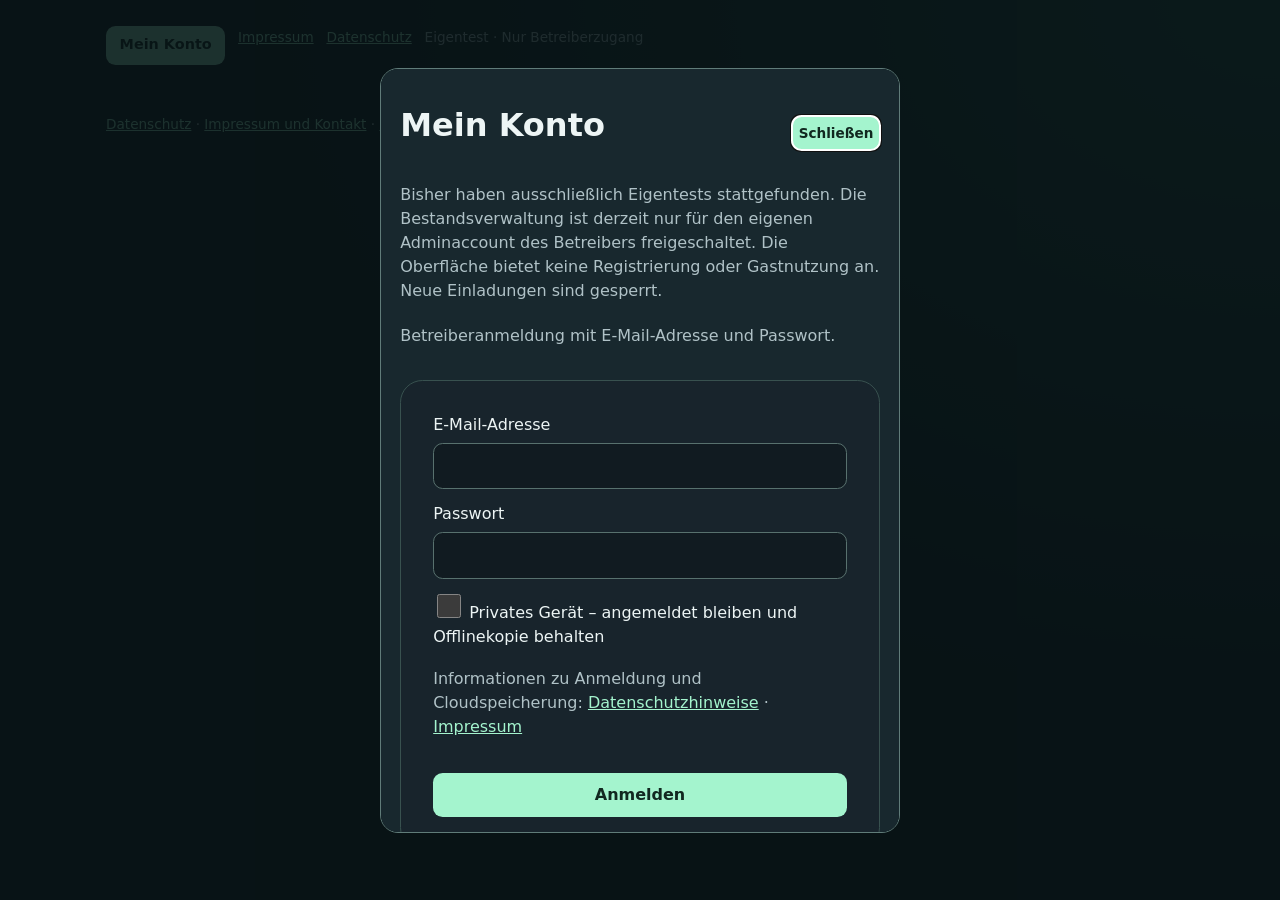
==== commit 49df2bbd: "Impressum und Datenschutz vorbereiten (Webversion 36)" ====
--- a/index.html
+++ b/index.html
@@ -1,2 +1,2 @@
-<!doctype html><html lang="de"><meta charset="utf-8"><meta http-equiv="Content-Security-Policy" content="default-src 'self'; script-src 'self' https://www.gstatic.com https://www.google.com https://www.recaptcha.net; style-src 'self' 'unsafe-inline'; connect-src 'self' https://*.googleapis.com https://filamentbibliothek.firebaseapp.com https://www.google.com; img-src 'self' data: blob:; media-src 'self' blob:; frame-src https://filamentbibliothek.firebaseapp.com https://www.google.com https://www.recaptcha.net; object-src 'none'; base-uri 'self'; form-action 'self'"><meta name="referrer" content="no-referrer"><meta name="robots" content="noindex,nofollow,noarchive"><meta name="viewport" content="width=device-width, initial-scale=1"><title>Filamentbibliothek</title><link rel="stylesheet" href="./filament.css?v=35"><style>.drying-dashboard-card{padding:.8rem 1rem;margin:.65rem 0}.drying-dashboard-card h3{margin:.2rem 0;overflow-wrap:anywhere}.drying-dashboard-card p,.drying-dashboard-card ul{margin:.35rem 0}.drying-dashboard-card summary{overflow-wrap:anywhere}.drying-state{display:inline-flex;align-items:center;gap:.35rem;font-weight:700}.drying-state:before{content:"";width:.7rem;height:.7rem;border-radius:50%;background:var(--signal)}.drying-state[data-state=due]{--signal:#ff7777}.drying-state[data-state=soon]{--signal:#f7cf61}.drying-state[data-state=planned]{--signal:#83dfa2}.drying-state[data-state=open]{--signal:#b0c2c7}.drying-dashboard-card .drying-actions{display:flex;flex-wrap:wrap;align-items:center;gap:.55rem;margin-top:.65rem}.drying-dashboard-card .drying-actions button{margin:0}#page-navigation{display:flex;flex-wrap:wrap;align-items:center;gap:.45rem;margin-bottom:.75rem}#page-navigation a{display:inline-flex;align-items:center;gap:.35rem;min-height:44px;padding:.3rem .65rem;border:1px solid #58716e;border-radius:.6rem;text-decoration:none}#page-navigation+header{padding:.35rem 0 .8rem}#page-navigation #all-rolls{margin:0}#page-navigation:has(#all-rolls:not([hidden]))+header h1{font-size:clamp(2rem,7vw,4rem)}#page-navigation[hidden]+header{padding:2rem 0}#cards .card-page-title{font-size:clamp(1.7rem,5.7vw,2.6rem);line-height:1.15;overflow-wrap:anywhere}.capture-actions,.capture-results{display:flex;flex-wrap:wrap;gap:.5rem;margin:.65rem 0}.capture-results{max-height:15rem;overflow:auto;padding:.2rem}.capture-selected:not([hidden]){display:flex;align-items:center;flex-wrap:wrap;gap:.6rem}.capture-selected button{margin:0}.capture-picker [hidden],.capture-selected[hidden],#scan-open[hidden]{display:none!important}.capture-picker details>summary{padding:.65rem 0}.location-stock-roll .roll-description{display:block;margin-top:.45rem}.capture-actions button,.capture-results button{margin:0;text-align:left}.capture-actions button[aria-pressed=true],.capture-results button[aria-pressed=true]{outline:2px solid var(--mint);outline-offset:2px}.capture-batch{min-width:0;margin:.8rem 0;border:1px solid #58716e;border-radius:.65rem;padding:.65rem}.capture-batch legend{padding:0 .35rem}.page-heading{display:flex;align-items:flex-start;justify-content:space-between;gap:.75rem}.settings-link{display:inline-grid;place-items:center;flex:none;min-width:44px;min-height:44px;margin-top:.35rem;border:1px solid #58716e;border-radius:.65rem;background:#17282c;color:var(--mint)}.settings-link[hidden]{display:none}.settings-link:focus-visible{outline:2px solid var(--mint);outline-offset:3px}#einstellungen fieldset{min-width:0}#einstellungen legend{padding:0 .35rem;font-weight:700}#einstellungen .action-card{text-decoration:none}.capture-extra{margin-top:.8rem}.capture-extra summary{margin-bottom:.5rem}.scan-result-actions{display:flex;gap:.65rem;flex-wrap:wrap;align-items:center}.scan-result-actions button{margin:0}.scan-rolls{display:grid;grid-template-columns:repeat(auto-fit,minmax(min(100%,16rem),1fr));gap:.5rem}.scan-rolls article{padding:.65rem;margin:0}.scan-rolls p{margin:.35rem 0}#main-menu.workshop-dashboard{display:grid;grid-template-columns:repeat(2,minmax(0,1fr));gap:.65rem;margin-bottom:1.25rem}#main-menu .dashboard-card{display:flex;flex-direction:column;align-items:flex-start;justify-content:flex-start;gap:.35rem;min-height:7rem;padding:.75rem;text-align:left;background:#17282c;border:1px solid #48615f;border-radius:.9rem;overflow-wrap:anywhere}#main-menu .dashboard-card strong{line-height:1.2;color:#f2faf8}#main-menu .dashboard-detail{color:#b4c8c5;font-size:.82rem;font-weight:400;line-height:1.35}#main-menu .dashboard-icon{flex:none;color:var(--mint);width:1.35rem;height:1.35rem}#main-menu .dashboard-scan,#main-menu .dashboard-capture{min-height:8rem;padding:.85rem}#main-menu .dashboard-scan{background:var(--mint);border-color:var(--mint);color:#10261e}#main-menu .dashboard-scan strong,#main-menu .dashboard-scan .dashboard-detail,#main-menu .dashboard-scan .dashboard-icon{color:#10261e}#main-menu .dashboard-capture{background:#1e3334;border-color:#73928b}#main-menu .dashboard-drying[data-due] .dashboard-detail{color:#ffb49f;font-weight:700}#main-menu a:focus-visible{outline:2px solid #fff;outline-offset:3px}main{--work-surface:#17282c;--work-border:#48615f;--work-muted:#b4c8c5}.work-panel,.inventory-view>article,.location-stock-group,.drying-dashboard-card,#printer-list>article{background:var(--work-surface);border:1px solid var(--work-border);border-radius:.9rem;padding:.8rem}.work-panel{margin:.65rem 0}.action-grid,.capture-actions{display:grid;grid-template-columns:repeat(2,minmax(0,1fr));gap:.65rem;margin:.65rem 0}.action-card{display:flex;position:relative;flex-direction:column;align-items:flex-start;justify-content:center;gap:.28rem;min-height:4.4rem;margin:0;padding:.7rem .75rem;border:1px solid var(--work-border);border-radius:.8rem;text-align:left;overflow-wrap:anywhere;line-height:1.2}.action-card small,.action-note{font-size:.82rem;line-height:1.3;font-weight:400}.action-note{display:block;margin:.25rem 0 0;color:var(--work-muted)}.action-primary{background:var(--mint);color:#10261e}.action-secondary,.action-card[aria-pressed=false]{background:#1e3334;border:1px solid #73928b;color:#f2faf8}.action-secondary:not(.action-card),.action-danger{min-height:44px}.action-danger{background:#482b2d;border:1px solid #cc8178;color:#ffe0db}.action-card[aria-pressed=true]{background:var(--mint);color:#10261e;outline:0}.action-secondary small,.action-card[aria-pressed=false] small{color:var(--work-muted)}.file-action{cursor:pointer}.file-action input{position:absolute;inset:0;width:100%;height:100%;opacity:0;cursor:pointer}.file-action:focus-within,.action-card:focus-visible{outline:2px solid var(--mint);outline-offset:3px}.inventory-filters .available-filter{margin-bottom:0}.inventory-view>article{margin:.55rem 0}.inventory-view>article>:not(.card-heading):not(.open-roll){display:none!important}.inventory-view .card-heading h2{font-size:1.15rem;line-height:1.25;overflow-wrap:anywhere}.inventory-view .card-heading .label{font-size:.73rem}.inventory-count{display:none;color:var(--work-muted);font-size:.83rem;margin:.2rem 0 0}.inventory-view .inventory-count{display:block}.detail-stock-summary{margin:.25rem 0 0;color:var(--work-muted);font-size:.85rem}.inventory-view .detail-stock-summary{display:none}.stock-weight-save output{color:var(--mint);align-self:center}.role-shortcuts button{margin:0}.stock-transfer .fields[hidden]{display:none}.inventory-view .open-roll{display:inline-flex;align-items:center;min-height:44px;margin-top:.15rem}.filament-section>summary{min-height:44px;padding:.6rem .65rem;border:1px solid var(--work-border);border-radius:.65rem;background:var(--work-surface);overflow-wrap:anywhere}.filament-section[open]>summary{border-color:#73928b}.filament-section>summary:hover{border-color:var(--mint)}.scan-result-actions{margin:1rem 0}.scan-result-actions a{display:inline-flex;align-items:center;min-height:44px;padding:.35rem .65rem;border-radius:.6rem;text-decoration:none}#scan-ergebnis .card-heading{margin:.65rem 0}#scan-ergebnis .scan-rolls article{background:var(--work-surface);border-color:var(--work-border)}#scan-ergebnis .scan-profile{margin:.8rem 0}.location-stock-toolbar>div{max-width:100%}.location-stock-group>details>summary{min-height:44px}#printer-list>article h3{margin-top:0}#printer-list .printer-nozzles-summary{margin:.4rem 0}#printer-list summary,.drying-dashboard-card summary{min-height:44px;align-content:center}.drying-dashboard-card .drying-history>summary{display:list-item;width:fit-content;padding:.55rem .65rem;border-radius:.6rem;background:var(--mint);color:#10261e;font-weight:700}.drying-dashboard-card .drying-history[open]>summary{margin-bottom:.45rem}@media(max-width:360px){.action-grid,.capture-actions{grid-template-columns:1fr}}.first-run h2{margin-top:.15rem}.first-run .action-card{text-decoration:none}.first-run [aria-pressed=true]{border-color:var(--mint)}#first-template-field:not([hidden]){display:block;margin:.75rem 0}#first-run [hidden]{display:none!important}.first-import{display:inline-flex;align-items:center;min-height:44px}.demo-view .inventory-count,.demo-detail>article>:not(.card-heading):not(.demo-manufacturer){display:none!important}.inventory-tabs,.first-tools{display:flex;gap:.5rem;align-items:center;flex-wrap:wrap}.inventory-tabs strong{margin-right:auto}.inventory-tabs a,.role-action-link{display:inline-flex;min-height:44px;align-items:center;padding:.35rem .6rem;border:1px solid var(--work-border);border-radius:.6rem;text-decoration:none}.inventory-tabs a[aria-current=page]{background:var(--mint);color:#10261e;border-color:var(--mint);font-weight:700}.role-action-link{background:#1e3334;color:#f2faf8}.role-panel h2{margin-top:0;overflow-wrap:anywhere}.role-panel .drying-history{margin:.75rem 0}.first-tools{gap:1rem}#backup-stock-conflicts{padding-left:1.2rem}.role-shortcuts{display:flex;gap:.4rem;flex-wrap:wrap;margin-top:.5rem}.role-action-link.action-primary{background:var(--mint);color:#10261e;border-color:var(--mint);font-weight:700}.role-panel .fields label[hidden],.stock .fields label[hidden]{display:none!important}.roll-notice{border-color:var(--mint)}.roll-consumed{font-size:.86rem;margin-top:.25rem}.location-stock-roll .role-action-link{margin:0}.selecting-stock .location-stock-roll .role-action-link{display:none}.project-fields{display:grid;grid-template-columns:minmax(0,1fr);gap:.75rem}.project-fields fieldset,#project-panel fieldset{min-width:0;margin:.5rem 0}#project-panel label{display:block;margin:.4rem 0}#project-panel .project-green{color:#9de9b5}#project-panel .project-yellow{color:#ffdc83}#project-panel .project-red{color:#ffb0a9}
-</style><aside class="account-toolbar" aria-label="Benutzerkonto"><button id="account-open" type="button">Mein Konto</button><a class="privacy-shortcut" href="./datenschutz.html">Datenschutz</a><span id="account-status" role="status">Browserbestand wird geöffnet …</span></aside><dialog id="account-dialog" aria-labelledby="account-title"><div class="account-heading"><h2 id="account-title">Mein Konto</h2><button type="button" id="account-close" aria-label="Kontofenster schließen">Schließen</button></div><div id="account-body"></div><p id="account-message" role="status"></p></dialog><main><nav id="page-navigation" aria-label="Seitennavigation" hidden><a id="home-link" href="#"><svg aria-hidden="true" viewBox="0 0 24 24" width="20" height="20" fill="none" stroke="currentColor" stroke-width="2" stroke-linecap="round" stroke-linejoin="round"><path d="m3 10 9-7 9 7v10a1 1 0 0 1-1 1h-5v-7H9v7H4a1 1 0 0 1-1-1z"/></svg> Hauptmenü</a><a id="all-rolls" href="#filament-bestand" hidden>← Filamentbestand</a></nav><header><div class="page-heading"><h1 id="page-title">Filamentbibliothek</h1><a id="menu-settings" class="settings-link" href="#einstellungen" aria-label="Einstellungen" hidden><svg aria-hidden="true" viewBox="0 0 24 24" width="24" height="24" fill="none" stroke="currentColor" stroke-width="1.7" stroke-linecap="round" stroke-linejoin="round"><path d="m10 2-.6 2.6-2 .9L5 4.1 2.8 7.9l2 1.8-.2 2.3-2.6 1 1.1 4.2 2.8-.1 1.6 1.6-.1 2.8 4.2 1.1 1-2.6 2.3-.2 1.8 2 3.8-2.2-1.4-2.4.9-2 2.6-.6v-4.4L20 9.6l-.9-2 1.4-2.4-3.8-2.2-1.8 2-2.3-.2L11.6 2Z"/><circle cx="12" cy="12" r="3"/></svg></a></div><p id="home-intro">Deine Rollen, Druckprofile und Trocknung im Blick.</p></header><p id="roll-notice" class="work-panel roll-notice" role="status" hidden></p><nav id="main-menu" hidden class="workshop-dashboard" aria-label="Hauptmenü"><a id="menu-scan" class="dashboard-card dashboard-scan" href="#filament-scannen" aria-labelledby="label-scan" aria-describedby="detail-scan"><svg class="dashboard-icon" aria-hidden="true" viewBox="0 0 24 24" width="24" height="24" fill="none" stroke="currentColor" stroke-width="1.7" stroke-linecap="round" stroke-linejoin="round"><path d="M8 3H5a2 2 0 0 0-2 2v3m13-5h3a2 2 0 0 1 2 2v3M3 16v3a2 2 0 0 0 2 2h3m13-5v3a2 2 0 0 1-2 2h-3M7 12h10m-9-4h2v2H8zm6 6h2v2h-2z"/></svg><strong id="label-scan">QR-Schnellscan</strong><span id="detail-scan" class="dashboard-detail">Rolle scannen und Karte öffnen</span></a><a id="new-filament" class="dashboard-card dashboard-capture" href="#filament-anlegen" aria-labelledby="label-capture" aria-describedby="detail-capture"><svg class="dashboard-icon" aria-hidden="true" viewBox="0 0 24 24" width="24" height="24" fill="none" stroke="currentColor" stroke-width="1.7" stroke-linecap="round" stroke-linejoin="round"><path d="M12 7v10M7 12h10M5 3h14a2 2 0 0 1 2 2v14a2 2 0 0 1-2 2H5a2 2 0 0 1-2-2V5a2 2 0 0 1 2-2z"/></svg><strong id="label-capture">Filament erfassen</strong><span id="detail-capture" class="dashboard-detail">Neue Karten oder Rollen anlegen</span></a><a id="menu-filaments" class="dashboard-card dashboard-stock" href="#filament-bestand" aria-labelledby="label-stock" aria-describedby="detail-stock"><svg class="dashboard-icon" aria-hidden="true" viewBox="0 0 24 24" width="24" height="24" fill="none" stroke="currentColor" stroke-width="1.7" stroke-linecap="round" stroke-linejoin="round"><path d="M12 3a9 9 0 1 0 0 18 9 9 0 0 0 0-18zm0 6a3 3 0 1 0 0 6 3 3 0 0 0 0-6z"/></svg><strong id="label-stock">Bestand</strong><span id="detail-stock" class="dashboard-detail">Rollen und Druckwerte ansehen</span></a><a id="menu-drying" class="dashboard-card dashboard-drying" href="#trocknung" aria-labelledby="label-drying" aria-describedby="detail-drying"><svg class="dashboard-icon" aria-hidden="true" viewBox="0 0 24 24" width="24" height="24" fill="none" stroke="currentColor" stroke-width="1.7" stroke-linecap="round" stroke-linejoin="round"><path d="M4 15h16M5 19h14M7 12c-2-2 2-3 0-6m5 6c-2-2 2-3 0-7m5 7c-2-2 2-3 0-6"/></svg><strong id="label-drying">Trocknung</strong><span id="detail-drying" class="dashboard-detail">Termine und Verlauf ansehen</span></a><a class="dashboard-card" href="#projekt"><strong>Projekt</strong><span class="dashboard-detail">Material planen und Verbrauch buchen</span></a></nav><section id="project-panel" class="work-panel" hidden></section><section id="first-run" class="work-panel first-run" aria-labelledby="first-run-title" hidden><p id="first-run-progress" class="action-note" aria-live="polite">Schritt 1 von 4</p><h2 id="first-run-title" tabindex="-1">Lege dein erstes Filament an</h2><form id="first-run-form"><div data-first-step="1"><div class="capture-actions"><button type="button" class="action-card action-secondary" id="first-manual" aria-pressed="false"><strong>Filament selbst eingeben</strong><small>Mit Material und Farbe beginnen</small></button><button type="button" class="action-card action-secondary" id="first-template" aria-pressed="false"><strong>Aus Vorlage wählen</strong><small>Eine Beispielkarte als Ausgangspunkt nehmen</small></button></div><label id="first-template-field" hidden>Vorlage<select name="template"></select></label><div id="first-template-preview" class="work-panel" hidden><strong id="first-template-name"></strong><p id="first-template-material"></p><button id="first-adjust-template" class="action-secondary" type="button">Vorlage anpassen</button></div><div class="fields" id="first-filament-fields" hidden><label>Materialart<input name="materialart" list="material-types" maxlength="40" placeholder="z. B. PLA, PETG oder ABS" required></label><label>Farbe<input name="farbe" maxlength="60" placeholder="z. B. Rot" required></label><label>Hersteller (optional)<input name="hersteller" maxlength="80"></label><label>Filamentname (optional)<input name="product" maxlength="100"></label></div></div><div data-first-step="2" hidden><p>Ergänze die Angaben von der genauen Produktseite. Alle Felder sind optional und später bearbeitbar.</p><div class="role-shortcuts"><button type="button" id="first-specs-now" class="action-secondary">Herstellerangaben jetzt ergänzen</button><button type="button" id="first-specs-later" class="action-secondary">Später ergänzen</button></div><div id="first-specs" class="fields" hidden><label>Produktseite beim Hersteller<input name="produktseite" type="url" maxlength="300"></label><label>Technisches Datenblatt (Link, optional)<input name="datenblatt" type="url" maxlength="300"></label><label>Durchmesser<input name="durchmesser" type="text" maxlength="300"></label><label>Nenngewicht (g)<input name="gewicht" type="number" min="0.001" step="any" maxlength="300"></label><label>Drucktemperatur<input name="druck" type="text" maxlength="300"></label><label>Druckbett<input name="druckbett" type="text" maxlength="300"></label><label>Druckgeschwindigkeit<input name="geschwindigkeit" type="text" maxlength="300"></label><label>Trocknung – Temperatur und Dauer<input name="trocknung" type="text" maxlength="300"></label><label>Temperaturbeständigkeit der Spule<input name="spule" type="text" maxlength="300"></label></div></div><div data-first-step="3" hidden><div class="fields"><label>Anzahl Rollen<input type="number" name="quantity" min="1" max="100" value="1" required></label><label>Verpackungszustand<select name="packaging"><option value="unknown">Unbekannt</option><option value="sealed">Originalverpackt</option><option value="opened">Angebrochen</option></select></label><label>Lagerort<select name="place"></select></label><label id="first-place-name" hidden>Name des neuen Lagerorts<input name="newPlace" maxlength="60"></label></div><details><summary>Drucker einrichten (optional)</summary><p>Du kannst deinen Drucker jetzt eintragen oder später unter Einstellungen → Meine Drucker einrichten. Weitere Düsen ergänzt du dort.</p><div class="fields"><label>Druckername<input name="firstPrinter" maxlength="80"></label><label>Düsendurchmesser (mm)<input name="firstNozzle" placeholder="0,4" maxlength="8"></label></div></details><p class="action-note">Restgewicht, Trocknung und eigene Druckwerte kannst du später auf der Filamentkarte ergänzen.</p></div><div data-first-step="4" hidden><p id="first-review"></p><p class="action-note">Dein Bestand wird in diesem Browser gespeichert.</p></div><div class="role-shortcuts"><button id="first-back" type="button" class="action-secondary" hidden>Zurück</button><button id="first-next" type="submit" class="action-primary" hidden>Weiter</button></div><p id="first-status" role="status"></p></form><nav class="role-shortcuts" aria-label="Weitere Einstiege"><a class="role-action-link" href="#datensicherung">Sicherung wiederherstellen</a><a class="role-action-link" href="#filament-scannen">QR-Code scannen</a></nav></section><section id="first-run-done" class="work-panel" hidden><h2 tabindex="-1">Deine erste Rolle ist im Bestand</h2><a class="role-action-link action-primary" href="#">QR-Etikett anzeigen</a></section><section id="einstellungen" aria-labelledby="page-title" hidden><p><a href="./datenschutz.html">Datenschutz und Betreiberkontakt</a> · <a href="./datenschutz.html#rechte">Auskunft und Löschung</a></p><p>Diese Einstellungen gehören zum aktuellen Bestand. Angemeldet werden sie mit deinem Konto synchronisiert; ohne Anmeldung bleiben sie auf diesem Gerät.</p><form id="settings-form"><fieldset class="work-panel fields"><legend>Anzeige</legend><label class="available-filter"><input name="compact" type="checkbox"> Filamentkarten kompakt öffnen</label><p class="action-note">Ohne Kompaktansicht öffnen sich die eigenen Druckwerte beim Aufrufen einer Filamentkarte.</p><label>Bestandsansicht beim Öffnen<select name="inventory"><option value="filament-bestand">Nach Filament</option><option value="bestand-lagerort">Nach Lagerort</option></select></label></fieldset><fieldset class="work-panel fields"><legend>Erfassung</legend><label>Verpackungsstatus für neue Rollen<select name="packaging"><option value="unknown">Unbekannt</option><option value="sealed">Originalverpackt</option><option value="opened">Angebrochen</option></select></label><label>Lagerort für neue Rollen<select name="locationId"></select></label></fieldset><fieldset class="work-panel fields"><legend>Druckprofile</legend><label>Bevorzugter Drucker<select name="printerId"></select></label><label>Bevorzugte Düse<select name="nozzleId"></select></label></fieldset><button type="submit" hidden>Einstellungen speichern</button><p id="settings-status" role="status"></p></form><nav class="action-grid" aria-label="Verwaltung"><a class="action-card action-secondary" href="#meine-drucker"><strong>Meine Drucker</strong><small>Drucker und Düsen verwalten</small></a><a class="action-card action-secondary" href="#datensicherung"><strong>Datensicherung</strong><small>Sicherung exportieren oder importieren</small></a></nav></section><p id="demo-notice" class="work-panel" hidden>Das sind Beispielkarten. Sie zählen nicht zu deinem Bestand. <a id="demo-add" class="role-action-link" href="#filament-anlegen" hidden>Eigene Rolle zu diesem Filament hinzufügen</a></p><section id="trocknung" aria-labelledby="page-title" hidden><p>Die Ampel zeigt geplante Termine anhand deiner Intervalle und Einträge.</p><label class="available-filter"><input id="drying-show-sealed" type="checkbox"> Originalverpackte Rollen anzeigen</label><p id="drying-dashboard-status" role="status"></p><div id="drying-dashboard-rolls"></div></section><nav id="inventory-tabs" class="work-panel inventory-tabs" aria-label="Bestandsansicht" hidden><strong>Bestand</strong><a href="#filament-bestand">Nach Filament</a><a href="#bestand-lagerort">Nach Lagerort</a></nav><section id="bestand-lagerort" aria-labelledby="page-title" hidden><p>Hier siehst du, welche Rollen an welchem Lagerort liegen.</p><div id="location-stock-groups"></div></section><details id="filament-editor" hidden><summary hidden>Filamentdaten</summary><form id="form"><p>Deine Einträge gehören zum aktuellen Bestand. Prüfe oben den Kontostatus: Angemeldet wird synchronisiert; ohne Anmeldung bleiben die Angaben auf diesem Gerät.</p><div class="fields"><label>Hersteller (optional)<input name="hersteller" maxlength="80"></label><label>Filamentname<input name="material" required maxlength="100"></label><label>Materialart<input name="materialart" list="material-types" maxlength="40" placeholder="z. B. PLA, PETG oder TPU"></label><datalist id="material-types"></datalist><details class="color-picker"><summary>Farbe<span class="color-preview"><span class="color-preview-sample" aria-hidden="true"></span><span class="color-preview-name">Keine Farbe gewählt</span></span></summary><div class="color-palette" aria-label="Gängige Farben"></div><label>Farbname<input name="farbe" required maxlength="60" placeholder="Farbe auswählen oder eigenen Namen eingeben"></label><label>Farbmuster für Sonderfarben (optional)<input name="farbton" maxlength="7" pattern="#[0-9a-fA-F]{6}" placeholder="#AABBCC"></label><label>Farbmuster visuell wählen<input type="color" id="shade-picker" value="#808080"></label><label>Farbfamilie<select name="farbfamilie"><option value="">Automatisch zuordnen</option></select></label></details></div><details class="capture-extra"><summary>Herstellerangaben ergänzen</summary><p>Öffne die genaue Produktseite und füge deren Adresse hier ein. Fehlende Angaben kannst du später ergänzen.</p><div class="fields"><label>Produktseite beim Hersteller<input name="produktseite" type="url" maxlength="300"></label><label>Technisches Datenblatt (Link, optional)<input name="datenblatt" type="url" maxlength="300"></label><label>Durchmesser<input name="durchmesser" type="text" maxlength="300"></label><label>Nenngewicht (g)<input name="gewicht" type="number" min="0.001" step="any" maxlength="300"></label><label>Drucktemperatur<input name="druck" type="text" maxlength="300"></label><label>Druckbett<input name="druckbett" type="text" maxlength="300"></label><label>Druckgeschwindigkeit<input name="geschwindigkeit" type="text" maxlength="300"></label><label>Trocknung – Temperatur und Dauer<input name="trocknung" type="text" maxlength="300"></label><label>Temperaturbeständigkeit der Spule<input name="spule" type="text" maxlength="300"></label></div></details><button id="card-save">Filamentkarte speichern</button><button type="button" id="reset" hidden>Bearbeitung beenden</button><p id="status" role="status"></p></form></details><section id="meine-drucker" aria-labelledby="page-title" hidden><div id="printer-list"></div><button id="printer-add" class="action-card action-primary" type="button" aria-expanded="false" aria-controls="printer-form" aria-labelledby="printer-add-title" aria-describedby="printer-add-help"><strong id="printer-add-title">Drucker hinzufügen</strong><small id="printer-add-help">Name und Düsen festlegen</small></button><form id="printer-form" hidden><div class="fields"><label>Druckermodell oder Name<input name="name" required maxlength="80" placeholder="z. B. Bambu Lab A1"></label><label>Anzahl der Düsen<select name="count"></select></label></div><div id="printer-nozzles" class="fields"></div><button>Drucker speichern</button></form><p id="printer-status" role="status"></p></section><section id="scan-view" aria-labelledby="page-title" hidden><div class="action-grid"><button id="scan-open" class="action-card action-primary" type="button" aria-expanded="false" aria-controls="filament-scanner" aria-labelledby="scan-camera-title" aria-describedby="scan-camera-help"><strong id="scan-camera-title">Kamera starten</strong><small id="scan-camera-help">QR-Code mit der Kamera lesen</small></button><label class="action-card action-secondary file-action"><strong id="scan-photo-title">QR-Foto auswählen</strong><small id="scan-photo-help">Gespeichertes Bild verwenden</small><input id="scan-photo" type="file" accept="image/*" aria-labelledby="scan-photo-title" aria-describedby="scan-photo-help"></label></div><section id="filament-scanner" class="work-panel" aria-label="Live-Kamera" hidden><video id="scan-video" autoplay muted playsinline hidden></video><button id="scan-close" class="action-secondary" type="button">Abbrechen</button></section><p id="scan-status" role="status"></p></section><div id="overview" class="work-panel inventory-filters" hidden><label for="search">Filament suchen</label><input id="search" type="search" placeholder="Name, Material oder Farbe"><details id="inventory-filter-options"><summary id="inventory-filter-label">Filter</summary><div class="fields" style="margin-top:.75rem"><label>Material<select id="material-filter"></select></label><label>Farbfamilie<select id="color-filter"></select></label></div><label class="available-filter"><input id="available-only" type="checkbox"> Nur verfügbare Filamente</label></details><p id="inventory-result-count" role="status" aria-live="polite"></p></div><section hidden id="cards" aria-label="Filamentrollen"><article id="support-pla-petg-schwarz"><span class="label">Rolle 01 · Schwarz</span><h2>Bambu Lab Stützmaterial für PLA/PETG</h2><dl><div><dt>Durchmesser</dt><dd>1,75 ± 0,05 mm</dd></div><div><dt>Filamentgewicht</dt><dd>500 g</dd></div><div><dt>Düsentemperatur</dt><dd>190–220 °C</dd></div><div><dt>Druckbett</dt><dd>35–60 °C mit Kleber</dd></div><div><dt>Druckgeschwindigkeit</dt><dd>Unter 100 mm/s</dd></div><div><dt>Trocknungstemperatur</dt><dd>75 °C im Umluft-Trockenschrank</dd></div><div><dt>Trocknungsdauer</dt><dd>8 Stunden</dd></div><div><dt>Temperaturbeständigkeit der Spule</dt><dd>Bis 90 °C (Original-Hochtemperaturspule)</dd></div><div><dt>Hersteller-Farbcode</dt><dd>65103</dd></div></dl><p>Bambu Lab empfiehlt das Trocknen bei Feuchtigkeit oder Sprödigkeit. Bisheriger Eintrag: 70 °C für 8 Stunden. Das technische Datenblatt nennt für die Düse alternativ 190–240 °C.</p><p><a href="https://bambulab-us.myshopify.com/products/support-for-pla-petg">Bambu Lab Produktseite</a> · <a href="https://store.bblcdn.eu/s8/default/1f4a4af9a2624468b412f4bee647408a/Bambu_Support_for_PLA_PETG_Technical_Data_Sheet.pdf">Technisches Datenblatt</a></p><p class="product-link"><a href="https://bambulab-us.myshopify.com/products/support-for-pla-petg" target="_blank" rel="noopener">Produktseite beim Hersteller</a></p><a class="open-roll" href="#support-pla-petg-schwarz">Filamentkarte öffnen</a></article><article id="petg-matt-gruen-03460604a"><span class="label">Rolle 02 · Grün</span><h2>PETG Matt HS</h2><dl><div><dt>Durchmesser</dt><dd>1,75 mm</dd></div><div><dt>Filamentgewicht</dt><dd>1 kg</dd></div><div><dt>Düsentemperatur</dt><dd>230–240 °C bei 50–100 mm/s<br>240–255 °C bei 100–300 mm/s<br>255–270 °C bei 300–600 mm/s</dd></div><div><dt>Druckbett</dt><dd>70–80 °C</dd></div><div><dt>Druckgeschwindigkeit</dt><dd>50–600 mm/s</dd></div><div><dt>Trocknungstemperatur</dt><dd>65 °C, falls SUNLU PETG Matt HS</dd></div><div><dt>Trocknungsdauer</dt><dd>Mindestens 8 Stunden (SUNLU-Vergleichswert)</dd></div><div><dt>Temperaturbeständigkeit der Spule</dt><dd>Unter 70 °C</dd></div><div><dt>Aufdruck unter dem Barcode</dt><dd>03460604A</dd></div></dl><p>Die Marke der grünen Rolle ist anhand des Etiketts nicht bestätigt. Die Druckwerte stammen vom Etikett, die Trocknungswerte sind als Vergleich angegeben.</p><p><a href="https://uk.store.sunlu.com/collections/fdm-filament-bundle-sales/products/high-speed-matte-petg-3d-printer-filament-1kg">SUNLU Trocknungsempfehlung für PETG Matt HS</a></p><p class="product-link"><a href="https://www.sunlu.com/products/256" target="_blank" rel="noopener">Vergleichsprodukt bei SUNLU</a></p><a class="open-roll" href="#petg-matt-gruen-03460604a">Filamentkarte öffnen</a></article><article id="sunlu-pla-plus-weiss" data-product="sunlu-pla-plus"><span class="label">Rolle 03 · Weiß</span><h2>SUNLU PLA+</h2><dl><div><dt>Aufdruck unter dem Barcode</dt><dd>00360720E2</dd></div></dl><p>Druckwerte laut Etikett. Trocknungswerte laut SUNLU-Leitfaden für PLA und PLA+.</p><p><a href="https://www.sunlu.com/wiki/quick-start-guide-new-user-fdm">SUNLU Trocknungsleitfaden</a></p><p class="product-link"><a href="https://www.sunlu.com/de/products/pla-plus-filament" target="_blank" rel="noopener">Produktseite beim Hersteller</a></p><a class="open-roll" href="#sunlu-pla-plus-weiss">Filamentkarte öffnen</a></article><article id="sunlu-pla-plus-rot" data-product="sunlu-pla-plus"><span class="label">Rolle 04 · Rot</span><h2>SUNLU PLA+</h2><dl><div><dt>Aufdruck unter dem Barcode</dt><dd>06160602A</dd></div></dl><p>Druckwerte laut Etikett. Trocknungswerte laut SUNLU-Leitfaden für PLA und PLA+.</p><p><a href="https://www.sunlu.com/wiki/quick-start-guide-new-user-fdm">SUNLU Trocknungsleitfaden</a></p><p class="product-link"><a href="https://www.sunlu.com/de/products/pla-plus-filament" target="_blank" rel="noopener">Produktseite beim Hersteller</a></p><a class="open-roll" href="#sunlu-pla-plus-rot">Filamentkarte öffnen</a></article><article id="sunlu-petg-matt-orange" data-product="sunlu-petg-matt-hs"><span class="label">Rolle 05 · Orange</span><h2>SUNLU PETG Matt HS</h2><dl><div><dt>Aufdruck unter dem Barcode</dt><dd>03260606A</dd></div></dl><p>Die Druckwerte stammen vom Etikett dieser Rolle. Die Trocknungsempfehlung gilt für SUNLU S4 und E2.</p><p><a href="https://uk.store.sunlu.com/collections/fdm-filament-bundle-sales/products/high-speed-matte-petg-3d-printer-filament-1kg">SUNLU Trocknungsempfehlung für PETG Matt HS</a></p><p class="product-link"><a href="https://www.sunlu.com/products/256" target="_blank" rel="noopener">Produktseite beim Hersteller</a></p><a class="open-roll" href="#sunlu-petg-matt-orange">Filamentkarte öffnen</a></article><article id="sunlu-petg-matt-blau" data-product="sunlu-petg-matt-hs"><span class="label">Rolle 06 · Blau</span><h2>SUNLU PETG Matt HS</h2><dl><div><dt>Aufdruck unter dem Barcode</dt><dd>03360603A</dd></div></dl><p>Die Druckwerte stammen vom Etikett dieser Rolle. Die Trocknungsempfehlung gilt für SUNLU S4 und E2.</p><p><a href="https://uk.store.sunlu.com/collections/fdm-filament-bundle-sales/products/high-speed-matte-petg-3d-printer-filament-1kg">SUNLU Trocknungsempfehlung für PETG Matt HS</a></p><p class="product-link"><a href="https://www.sunlu.com/products/256" target="_blank" rel="noopener">Produktseite beim Hersteller</a></p><a class="open-roll" href="#sunlu-petg-matt-blau">Filamentkarte öffnen</a></article><article id="sunlu-pla-plus-schwarz" data-product="sunlu-pla-plus"><span class="label">Rolle 07 · Schwarz</span><h2>SUNLU PLA+</h2><dl><div><dt>Aufdruck unter dem Barcode</dt><dd>01260701E</dd></div></dl><p>Druckwerte laut Etikett. Trocknungswerte laut SUNLU-Leitfaden für PLA und PLA+.</p><p><a href="https://www.sunlu.com/wiki/quick-start-guide-new-user-fdm">SUNLU Trocknungsleitfaden</a></p><p class="product-link"><a href="https://www.sunlu.com/de/products/pla-plus-filament" target="_blank" rel="noopener">Produktseite beim Hersteller</a></p><a class="open-roll" href="#sunlu-pla-plus-schwarz">Filamentkarte öffnen</a></article><article id="sunlu-pla-plus-klein-blau" data-product="sunlu-pla-plus"><span class="label">Rolle 08 · Klein-Blau</span><h2>SUNLU PLA+</h2><dl><div><dt>Aufdruck unter dem Barcode</dt><dd>00660419Y2</dd></div></dl><p>Druckwerte laut Etikett. Trocknungswerte laut SUNLU-Leitfaden für PLA und PLA+.</p><p><a href="https://www.sunlu.com/wiki/quick-start-guide-new-user-fdm">SUNLU Trocknungsleitfaden</a></p><p class="product-link"><a href="https://www.sunlu.com/de/products/pla-plus-filament" target="_blank" rel="noopener">Produktseite beim Hersteller</a></p><a class="open-roll" href="#sunlu-pla-plus-klein-blau">Filamentkarte öffnen</a></article><article id="bambu-lab-pla-matt-grau"><span class="label">Rolle 09 · Grau</span><h2>Bambu Lab PLA Matt</h2><dl><div><dt>Durchmesser</dt><dd>1,75 ± 0,03 mm</dd></div><div><dt>Filamentgewicht</dt><dd>1 kg</dd></div><div><dt>Düsentemperatur</dt><dd>190–230 °C</dd></div><div><dt>Druckbett</dt><dd>35–45 °C mit Kleber</dd></div><div><dt>Druckgeschwindigkeit</dt><dd>Unter 300 mm/s</dd></div><div><dt>Trocknungstemperatur</dt><dd>55 °C im Umluft-Trockenschrank</dd></div><div><dt>Trocknungsdauer</dt><dd>8 Stunden</dd></div><div><dt>Temperaturbeständigkeit der Spule</dt><dd>Bis 70 °C laut Aufdruck</dd></div><div><dt>Hersteller-Farbcode</dt><dd>Nicht bestätigt</dd></div></dl><p>Der EU-Shop nennt 55 °C für 8 Stunden. Das technische Datenblatt nennt für denselben Trocknertyp 50 °C für 8 Stunden.</p><p><a href="https://bambulab-eu.myshopify.com/de/products/pla-matte-filament-de">Herstellerangaben im Bambu Lab EU-Shop</a> · <a href="https://store.bblcdn.eu/s8/default/82bab351a9494e318ab485f7c31a01b3/Bambu_PLA_Matte_Technical_Data_Sheet.pdf">Technisches Datenblatt</a></p><p class="product-link"><a href="https://bambulab-eu.myshopify.com/de/products/pla-matte-filament-de" target="_blank" rel="noopener">Produktseite beim Hersteller</a></p><a class="open-roll" href="#bambu-lab-pla-matt-grau">Filamentkarte öffnen</a></article><article id="sunlu-abs-hs-schwarz"><span class="label">Rolle 10 · Schwarz</span><h2>SUNLU ABS HS</h2><dl><div><dt>Durchmesser</dt><dd>1,75 mm</dd></div><div><dt>Filamentgewicht</dt><dd>1 kg</dd></div><div><dt>Düsentemperatur</dt><dd>260–280 °C bei 50–300 mm/s<br>280–290 °C bei 300–350 mm/s</dd></div><div><dt>Druckbett</dt><dd>90–100 °C</dd></div><div><dt>Druckgeschwindigkeit</dt><dd>50–350 mm/s</dd></div><div><dt>Trocknungstemperatur</dt><dd>50 °C</dd></div><div><dt>Trocknungsdauer</dt><dd>Für ABS HS vom Hersteller nicht angegeben</dd></div><div><dt>Temperaturbeständigkeit der Spule</dt><dd>Unter 70 °C</dd></div><div><dt>Aufdruck unter dem Barcode</dt><dd>02060717Z</dd></div></dl><p>Die allgemeine SUNLU-ABS-Empfehlung von 75–85 °C liegt über der aufgedruckten Temperaturgrenze dieser Spule. Der Wert von 50 °C stammt aus der Anleitung für ABS HS.</p><p><a href="https://www.sunlu.com/wiki/high-speed-filament">SUNLU Produktleitfaden für ABS HS</a> · <a href="https://www.sunlu.com/wiki/quick-start-guide-new-user-fdm">Allgemeiner SUNLU Trocknungsleitfaden</a></p><p class="product-link"><a href="https://www.sunlu.com/products/high-speed-abs-filament" target="_blank" rel="noopener">Produktseite beim Hersteller</a></p><a class="open-roll" href="#sunlu-abs-hs-schwarz">Filamentkarte öffnen</a></article><article id="bambu-lab-pla-basic-beige"><span class="label">Rolle 11 · Beige</span><h2>Bambu Lab PLA Basic</h2><dl><div><dt>Durchmesser</dt><dd>1,75 ± 0,03 mm</dd></div><div><dt>Filamentgewicht</dt><dd>1 kg</dd></div><div><dt>Düsentemperatur</dt><dd>190–230 °C</dd></div><div><dt>Druckbett</dt><dd>35–45 °C mit Kleber</dd></div><div><dt>Druckgeschwindigkeit</dt><dd>Unter 300 mm/s</dd></div><div><dt>Trocknungstemperatur</dt><dd>50 °C im Umluft-Trockenschrank oder 55 °C im AMS 2 Pro bzw. AMS HT</dd></div><div><dt>Trocknungsdauer</dt><dd>8 Stunden</dd></div><div><dt>Temperaturbeständigkeit der Spule</dt><dd>Bis 70 °C (Bambu Lab Original-Standardspule)</dd></div><div><dt>Hersteller-Farbcode</dt><dd>10201</dd></div></dl><p>Die französische Shopseite nennt für den Umluft-Trockenschrank 55 °C. Der englischsprachige EU-Shop und das technische Datenblatt nennen 50 °C.</p><p><a href="https://bambulab-eu.myshopify.com/en-be/products/pla-basic-filament">Bambu Lab EU-Shop · Produktdaten und Trocknung</a> · <a href="https://bambulab-eu.myshopify.com/fr/products/pla-basic-filament">Bambu Lab EU-Shop · Druckeinstellungen</a> · <a href="https://store.bblcdn.eu/s8/default/073e722a4aa44f7cbfdc419d597475cc/Bambu_PLA_Basic_Technical_Data_Sheet.pdf">Technisches Datenblatt</a></p><p class="product-link"><a href="https://bambulab-eu.myshopify.com/products/pla-basic-filament" target="_blank" rel="noopener">Produktseite beim Hersteller</a></p><a class="open-roll" href="#bambu-lab-pla-basic-beige">Filamentkarte öffnen</a></article><article id="bambu-lab-pla-matt-marineblau"><span class="label">Rolle 12 · Marineblau</span><h2>Bambu Lab PLA Matt</h2><dl><div><dt>Durchmesser</dt><dd>1,75 ± 0,03 mm</dd></div><div><dt>Filamentgewicht</dt><dd>1 kg</dd></div><div><dt>Düsentemperatur</dt><dd>190–230 °C</dd></div><div><dt>Druckbett</dt><dd>35–45 °C mit Kleber</dd></div><div><dt>Druckgeschwindigkeit</dt><dd>Unter 300 mm/s</dd></div><div><dt>Trocknungstemperatur</dt><dd>55 °C im Umluft-Trockenschrank</dd></div><div><dt>Trocknungsdauer</dt><dd>8 Stunden</dd></div><div><dt>Temperaturbeständigkeit der Spule</dt><dd>Bis 70 °C (Bambu Lab Original-Standardspule)</dd></div><div><dt>Hersteller-Farbcode</dt><dd>11600</dd></div></dl><p>Der EU-Shop nennt 55 °C für 8 Stunden. Das technische Datenblatt nennt für denselben Trocknertyp 50 °C für 8 Stunden.</p><p><a href="https://bambulab-eu.myshopify.com/de/products/pla-matte-filament-de">Herstellerangaben im Bambu Lab EU-Shop</a> · <a href="https://store.bblcdn.eu/s8/default/82bab351a9494e318ab485f7c31a01b3/Bambu_PLA_Matte_Technical_Data_Sheet.pdf">Technisches Datenblatt</a></p><p class="product-link"><a href="https://bambulab-eu.myshopify.com/de/products/pla-matte-filament-de" target="_blank" rel="noopener">Produktseite beim Hersteller</a></p><a class="open-roll" href="#bambu-lab-pla-matt-marineblau">Filamentkarte öffnen</a></article></section><div id="empty" class="work-panel" hidden></div><p id="missing-local-card" hidden>Diese Filamentkarte ist in diesem Browser nicht gespeichert. Importiere deine Datensicherung, um das Etikett hier zu öffnen.</p><section id="datensicherung" aria-labelledby="page-title" hidden><details class="work-panel"><summary>Sicherungsdatei schützen</summary><p>Eine normale JSON-Sicherung enthält lesbare persönliche Angaben. Gib sie nur bewusst weiter. Eine geschützte Sicherung wird ausschließlich auf deinem Gerät verschlüsselt. Ohne ihr Passwort kann sie nicht wiederhergestellt werden.</p><label><input id="backup-protect" type="checkbox"> Sicherung mit Passwort verschlüsseln</label><label>Passwort für den Export (mindestens 15 Zeichen)<input id="backup-export-password" type="password" autocomplete="new-password" minlength="15"></label><label>Passwort wiederholen<input id="backup-export-confirm" type="password" autocomplete="new-password"></label><label>Passwort zum Import einer geschützten Sicherung<input id="backup-import-password" type="password" autocomplete="off"></label></details><p>Sichere eigene Karten, Druckprofile, Bestände, Lagerorte, deren Reihenfolge, Trocknungsdaten und Einstellungen. Die Datei kannst du auch in einem anderen Browser importieren.</p><div class="action-grid"><button id="backup-export" class="action-card action-primary" type="button" aria-labelledby="backup-export-title" aria-describedby="backup-export-help"><strong id="backup-export-title">Sicherung exportieren</strong><small id="backup-export-help">Bestand als JSON-Datei speichern</small></button><label class="action-card action-secondary file-action"><strong id="backup-select-title">Sicherung importieren</strong><small id="backup-select-help">Datei auswählen und Vorschau prüfen</small><input id="backup-file" type="file" accept=".json,application/json" aria-labelledby="backup-select-title" aria-describedby="backup-select-help"></label></div><p id="backup-status" role="status"></p><div id="backup-preview" class="work-panel" hidden><ul id="backup-stock-conflicts" hidden aria-label="Konflikte und fehlende Zuordnungen"></ul><label>Importart<select id="backup-mode"><option value="merge">Mit vorhandenem Bestand zusammenführen</option><option value="restore">Gesamten Bestand aus der Sicherung wiederherstellen</option></select></label><label hidden><input type="checkbox" id="backup-confirm"> Ich bestätige, dass die Sicherung meine vorhandenen Daten ersetzt.</label><label>Bei Konflikten<select id="backup-conflict"><option value="keep">Vorhandene Daten behalten</option><option value="replace">Werte aus der Sicherung übernehmen</option></select></label><button id="backup-import" type="button">Sicherung übernehmen</button></div><form id="legacy-migration" class="work-panel" hidden><h2>Altbestand prüfen</h2><p>Ältere Versionen haben teilweise eine Rolle je Karte angezeigt, ohne sie einzeln zu speichern. Markiere nur Karten, für die du tatsächlich eine Rolle übernehmen möchtest. Für jede markierte Karte wird eine Rolle mit unbekanntem Gewicht erfasst.</p><fieldset></fieldset><button type="submit">Auswahl übernehmen und Prüfung abschließen</button></form></section></main><template id="specs-sunlu-pla-plus"><div><dt>Durchmesser</dt><dd>1,75 mm</dd></div><div><dt>Filamentgewicht</dt><dd>1 kg</dd></div><div><dt>Düsentemperatur</dt><dd>195–205 °C bei 50–100 mm/s<br>205–220 °C bei 100–300 mm/s</dd></div><div><dt>Druckbett</dt><dd>50–60 °C</dd></div><div><dt>Druckgeschwindigkeit</dt><dd>50–300 mm/s</dd></div><div><dt>Trocknungstemperatur</dt><dd>50–55 °C</dd></div><div><dt>Trocknungsdauer</dt><dd>6–8 Stunden</dd></div><div><dt>Temperaturbeständigkeit der Spule</dt><dd>Unter 70 °C</dd></div></template><template id="specs-sunlu-petg-matt-hs"><div><dt>Durchmesser</dt><dd>1,75 mm</dd></div><div><dt>Filamentgewicht</dt><dd>1 kg</dd></div><div><dt>Düsentemperatur</dt><dd>230–240 °C bei 50–100 mm/s<br>240–255 °C bei 100–300 mm/s<br>255–270 °C bei 300–600 mm/s</dd></div><div><dt>Druckbett</dt><dd>70–80 °C</dd></div><div><dt>Druckgeschwindigkeit</dt><dd>50–600 mm/s</dd></div><div><dt>Trocknungstemperatur</dt><dd>65 °C im SUNLU S4 oder E2</dd></div><div><dt>Trocknungsdauer</dt><dd>Mindestens 8 Stunden</dd></div><div><dt>Temperaturbeständigkeit der Spule</dt><dd>Unter 70 °C</dd></div></template><footer class="legal-footer"><a href="./datenschutz.html">Datenschutz</a> · <a href="./datenschutz.html#betreiber">Betreiberkontakt</a> · <a href="./drittanbieter.html">Software-Lizenzen</a></footer><script src="./filament-operator.js?v=35"></script><script src="./filament-privacy.js?v=35"></script><script src="./filament-cloud-store.js?v=35"></script><script type="module" src="./filament-account.js?v=35"></script></html>
+<!doctype html><html lang="de"><meta charset="utf-8"><meta http-equiv="Content-Security-Policy" content="default-src 'self'; script-src 'self' https://www.gstatic.com https://www.google.com https://www.recaptcha.net; style-src 'self' 'unsafe-inline'; connect-src 'self' https://*.googleapis.com https://filamentbibliothek.firebaseapp.com https://www.google.com; img-src 'self' data: blob:; media-src 'self' blob:; frame-src https://filamentbibliothek.firebaseapp.com https://www.google.com https://www.recaptcha.net; object-src 'none'; base-uri 'self'; form-action 'self'"><meta name="referrer" content="no-referrer"><meta name="robots" content="noindex,nofollow,noarchive"><meta name="viewport" content="width=device-width, initial-scale=1"><title>Filamentbibliothek</title><link rel="stylesheet" href="./filament.css?v=36"><style>.drying-dashboard-card{padding:.8rem 1rem;margin:.65rem 0}.drying-dashboard-card h3{margin:.2rem 0;overflow-wrap:anywhere}.drying-dashboard-card p,.drying-dashboard-card ul{margin:.35rem 0}.drying-dashboard-card summary{overflow-wrap:anywhere}.drying-state{display:inline-flex;align-items:center;gap:.35rem;font-weight:700}.drying-state:before{content:"";width:.7rem;height:.7rem;border-radius:50%;background:var(--signal)}.drying-state[data-state=due]{--signal:#ff7777}.drying-state[data-state=soon]{--signal:#f7cf61}.drying-state[data-state=planned]{--signal:#83dfa2}.drying-state[data-state=open]{--signal:#b0c2c7}.drying-dashboard-card .drying-actions{display:flex;flex-wrap:wrap;align-items:center;gap:.55rem;margin-top:.65rem}.drying-dashboard-card .drying-actions button{margin:0}#page-navigation{display:flex;flex-wrap:wrap;align-items:center;gap:.45rem;margin-bottom:.75rem}#page-navigation a{display:inline-flex;align-items:center;gap:.35rem;min-height:44px;padding:.3rem .65rem;border:1px solid #58716e;border-radius:.6rem;text-decoration:none}#page-navigation+header{padding:.35rem 0 .8rem}#page-navigation #all-rolls{margin:0}#page-navigation:has(#all-rolls:not([hidden]))+header h1{font-size:clamp(2rem,7vw,4rem)}#page-navigation[hidden]+header{padding:2rem 0}#cards .card-page-title{font-size:clamp(1.7rem,5.7vw,2.6rem);line-height:1.15;overflow-wrap:anywhere}.capture-actions,.capture-results{display:flex;flex-wrap:wrap;gap:.5rem;margin:.65rem 0}.capture-results{max-height:15rem;overflow:auto;padding:.2rem}.capture-selected:not([hidden]){display:flex;align-items:center;flex-wrap:wrap;gap:.6rem}.capture-selected button{margin:0}.capture-picker [hidden],.capture-selected[hidden],#scan-open[hidden]{display:none!important}.capture-picker details>summary{padding:.65rem 0}.location-stock-roll .roll-description{display:block;margin-top:.45rem}.capture-actions button,.capture-results button{margin:0;text-align:left}.capture-actions button[aria-pressed=true],.capture-results button[aria-pressed=true]{outline:2px solid var(--mint);outline-offset:2px}.capture-batch{min-width:0;margin:.8rem 0;border:1px solid #58716e;border-radius:.65rem;padding:.65rem}.capture-batch legend{padding:0 .35rem}.page-heading{display:flex;align-items:flex-start;justify-content:space-between;gap:.75rem}.settings-link{display:inline-grid;place-items:center;flex:none;min-width:44px;min-height:44px;margin-top:.35rem;border:1px solid #58716e;border-radius:.65rem;background:#17282c;color:var(--mint)}.settings-link[hidden]{display:none}.settings-link:focus-visible{outline:2px solid var(--mint);outline-offset:3px}#einstellungen fieldset{min-width:0}#einstellungen legend{padding:0 .35rem;font-weight:700}#einstellungen .action-card{text-decoration:none}.capture-extra{margin-top:.8rem}.capture-extra summary{margin-bottom:.5rem}.scan-result-actions{display:flex;gap:.65rem;flex-wrap:wrap;align-items:center}.scan-result-actions button{margin:0}.scan-rolls{display:grid;grid-template-columns:repeat(auto-fit,minmax(min(100%,16rem),1fr));gap:.5rem}.scan-rolls article{padding:.65rem;margin:0}.scan-rolls p{margin:.35rem 0}#main-menu.workshop-dashboard{display:grid;grid-template-columns:repeat(2,minmax(0,1fr));gap:.65rem;margin-bottom:1.25rem}#main-menu .dashboard-card{display:flex;flex-direction:column;align-items:flex-start;justify-content:flex-start;gap:.35rem;min-height:7rem;padding:.75rem;text-align:left;background:#17282c;border:1px solid #48615f;border-radius:.9rem;overflow-wrap:anywhere}#main-menu .dashboard-card strong{line-height:1.2;color:#f2faf8}#main-menu .dashboard-detail{color:#b4c8c5;font-size:.82rem;font-weight:400;line-height:1.35}#main-menu .dashboard-icon{flex:none;color:var(--mint);width:1.35rem;height:1.35rem}#main-menu .dashboard-scan,#main-menu .dashboard-capture{min-height:8rem;padding:.85rem}#main-menu .dashboard-scan{background:var(--mint);border-color:var(--mint);color:#10261e}#main-menu .dashboard-scan strong,#main-menu .dashboard-scan .dashboard-detail,#main-menu .dashboard-scan .dashboard-icon{color:#10261e}#main-menu .dashboard-capture{background:#1e3334;border-color:#73928b}#main-menu .dashboard-drying[data-due] .dashboard-detail{color:#ffb49f;font-weight:700}#main-menu a:focus-visible{outline:2px solid #fff;outline-offset:3px}main{--work-surface:#17282c;--work-border:#48615f;--work-muted:#b4c8c5}.work-panel,.inventory-view>article,.location-stock-group,.drying-dashboard-card,#printer-list>article{background:var(--work-surface);border:1px solid var(--work-border);border-radius:.9rem;padding:.8rem}.work-panel{margin:.65rem 0}.action-grid,.capture-actions{display:grid;grid-template-columns:repeat(2,minmax(0,1fr));gap:.65rem;margin:.65rem 0}.action-card{display:flex;position:relative;flex-direction:column;align-items:flex-start;justify-content:center;gap:.28rem;min-height:4.4rem;margin:0;padding:.7rem .75rem;border:1px solid var(--work-border);border-radius:.8rem;text-align:left;overflow-wrap:anywhere;line-height:1.2}.action-card small,.action-note{font-size:.82rem;line-height:1.3;font-weight:400}.action-note{display:block;margin:.25rem 0 0;color:var(--work-muted)}.action-primary{background:var(--mint);color:#10261e}.action-secondary,.action-card[aria-pressed=false]{background:#1e3334;border:1px solid #73928b;color:#f2faf8}.action-secondary:not(.action-card),.action-danger{min-height:44px}.action-danger{background:#482b2d;border:1px solid #cc8178;color:#ffe0db}.action-card[aria-pressed=true]{background:var(--mint);color:#10261e;outline:0}.action-secondary small,.action-card[aria-pressed=false] small{color:var(--work-muted)}.file-action{cursor:pointer}.file-action input{position:absolute;inset:0;width:100%;height:100%;opacity:0;cursor:pointer}.file-action:focus-within,.action-card:focus-visible{outline:2px solid var(--mint);outline-offset:3px}.inventory-filters .available-filter{margin-bottom:0}.inventory-view>article{margin:.55rem 0}.inventory-view>article>:not(.card-heading):not(.open-roll){display:none!important}.inventory-view .card-heading h2{font-size:1.15rem;line-height:1.25;overflow-wrap:anywhere}.inventory-view .card-heading .label{font-size:.73rem}.inventory-count{display:none;color:var(--work-muted);font-size:.83rem;margin:.2rem 0 0}.inventory-view .inventory-count{display:block}.detail-stock-summary{margin:.25rem 0 0;color:var(--work-muted);font-size:.85rem}.inventory-view .detail-stock-summary{display:none}.stock-weight-save output{color:var(--mint);align-self:center}.role-shortcuts button{margin:0}.stock-transfer .fields[hidden]{display:none}.inventory-view .open-roll{display:inline-flex;align-items:center;min-height:44px;margin-top:.15rem}.filament-section>summary{min-height:44px;padding:.6rem .65rem;border:1px solid var(--work-border);border-radius:.65rem;background:var(--work-surface);overflow-wrap:anywhere}.filament-section[open]>summary{border-color:#73928b}.filament-section>summary:hover{border-color:var(--mint)}.scan-result-actions{margin:1rem 0}.scan-result-actions a{display:inline-flex;align-items:center;min-height:44px;padding:.35rem .65rem;border-radius:.6rem;text-decoration:none}#scan-ergebnis .card-heading{margin:.65rem 0}#scan-ergebnis .scan-rolls article{background:var(--work-surface);border-color:var(--work-border)}#scan-ergebnis .scan-profile{margin:.8rem 0}.location-stock-toolbar>div{max-width:100%}.location-stock-group>details>summary{min-height:44px}#printer-list>article h3{margin-top:0}#printer-list .printer-nozzles-summary{margin:.4rem 0}#printer-list summary,.drying-dashboard-card summary{min-height:44px;align-content:center}.drying-dashboard-card .drying-history>summary{display:list-item;width:fit-content;padding:.55rem .65rem;border-radius:.6rem;background:var(--mint);color:#10261e;font-weight:700}.drying-dashboard-card .drying-history[open]>summary{margin-bottom:.45rem}@media(max-width:360px){.action-grid,.capture-actions{grid-template-columns:1fr}}.first-run h2{margin-top:.15rem}.first-run .action-card{text-decoration:none}.first-run [aria-pressed=true]{border-color:var(--mint)}#first-template-field:not([hidden]){display:block;margin:.75rem 0}#first-run [hidden]{display:none!important}.first-import{display:inline-flex;align-items:center;min-height:44px}.demo-view .inventory-count,.demo-detail>article>:not(.card-heading):not(.demo-manufacturer){display:none!important}.inventory-tabs,.first-tools{display:flex;gap:.5rem;align-items:center;flex-wrap:wrap}.inventory-tabs strong{margin-right:auto}.inventory-tabs a,.role-action-link{display:inline-flex;min-height:44px;align-items:center;padding:.35rem .6rem;border:1px solid var(--work-border);border-radius:.6rem;text-decoration:none}.inventory-tabs a[aria-current=page]{background:var(--mint);color:#10261e;border-color:var(--mint);font-weight:700}.role-action-link{background:#1e3334;color:#f2faf8}.role-panel h2{margin-top:0;overflow-wrap:anywhere}.role-panel .drying-history{margin:.75rem 0}.first-tools{gap:1rem}#backup-stock-conflicts{padding-left:1.2rem}.role-shortcuts{display:flex;gap:.4rem;flex-wrap:wrap;margin-top:.5rem}.role-action-link.action-primary{background:var(--mint);color:#10261e;border-color:var(--mint);font-weight:700}.role-panel .fields label[hidden],.stock .fields label[hidden]{display:none!important}.roll-notice{border-color:var(--mint)}.roll-consumed{font-size:.86rem;margin-top:.25rem}.location-stock-roll .role-action-link{margin:0}.selecting-stock .location-stock-roll .role-action-link{display:none}.project-fields{display:grid;grid-template-columns:minmax(0,1fr);gap:.75rem}.project-fields fieldset,#project-panel fieldset{min-width:0;margin:.5rem 0}#project-panel label{display:block;margin:.4rem 0}#project-panel .project-green{color:#9de9b5}#project-panel .project-yellow{color:#ffdc83}#project-panel .project-red{color:#ffb0a9}
+</style><aside class="account-toolbar" aria-label="Benutzerkonto"><button id="account-open" type="button">Mein Konto</button><a class="privacy-shortcut" href="./impressum.html">Impressum</a><a class="privacy-shortcut" href="./datenschutz.html">Datenschutz</a><span id="account-status" role="status">Browserbestand wird geöffnet …</span></aside><dialog id="account-dialog" aria-labelledby="account-title"><div class="account-heading"><h2 id="account-title">Mein Konto</h2><button type="button" id="account-close" aria-label="Kontofenster schließen">Schließen</button></div><div id="account-body"></div><p id="account-message" role="status"></p></dialog><main><nav id="page-navigation" aria-label="Seitennavigation" hidden><a id="home-link" href="#"><svg aria-hidden="true" viewBox="0 0 24 24" width="20" height="20" fill="none" stroke="currentColor" stroke-width="2" stroke-linecap="round" stroke-linejoin="round"><path d="m3 10 9-7 9 7v10a1 1 0 0 1-1 1h-5v-7H9v7H4a1 1 0 0 1-1-1z"/></svg> Hauptmenü</a><a id="all-rolls" href="#filament-bestand" hidden>← Filamentbestand</a></nav><header><div class="page-heading"><h1 id="page-title">Filamentbibliothek</h1><a id="menu-settings" class="settings-link" href="#einstellungen" aria-label="Einstellungen" hidden><svg aria-hidden="true" viewBox="0 0 24 24" width="24" height="24" fill="none" stroke="currentColor" stroke-width="1.7" stroke-linecap="round" stroke-linejoin="round"><path d="m10 2-.6 2.6-2 .9L5 4.1 2.8 7.9l2 1.8-.2 2.3-2.6 1 1.1 4.2 2.8-.1 1.6 1.6-.1 2.8 4.2 1.1 1-2.6 2.3-.2 1.8 2 3.8-2.2-1.4-2.4.9-2 2.6-.6v-4.4L20 9.6l-.9-2 1.4-2.4-3.8-2.2-1.8 2-2.3-.2L11.6 2Z"/><circle cx="12" cy="12" r="3"/></svg></a></div><p id="home-intro">Deine Rollen, Druckprofile und Trocknung im Blick.</p></header><p id="roll-notice" class="work-panel roll-notice" role="status" hidden></p><nav id="main-menu" hidden class="workshop-dashboard" aria-label="Hauptmenü"><a id="menu-scan" class="dashboard-card dashboard-scan" href="#filament-scannen" aria-labelledby="label-scan" aria-describedby="detail-scan"><svg class="dashboard-icon" aria-hidden="true" viewBox="0 0 24 24" width="24" height="24" fill="none" stroke="currentColor" stroke-width="1.7" stroke-linecap="round" stroke-linejoin="round"><path d="M8 3H5a2 2 0 0 0-2 2v3m13-5h3a2 2 0 0 1 2 2v3M3 16v3a2 2 0 0 0 2 2h3m13-5v3a2 2 0 0 1-2 2h-3M7 12h10m-9-4h2v2H8zm6 6h2v2h-2z"/></svg><strong id="label-scan">QR-Schnellscan</strong><span id="detail-scan" class="dashboard-detail">Rolle scannen und Karte öffnen</span></a><a id="new-filament" class="dashboard-card dashboard-capture" href="#filament-anlegen" aria-labelledby="label-capture" aria-describedby="detail-capture"><svg class="dashboard-icon" aria-hidden="true" viewBox="0 0 24 24" width="24" height="24" fill="none" stroke="currentColor" stroke-width="1.7" stroke-linecap="round" stroke-linejoin="round"><path d="M12 7v10M7 12h10M5 3h14a2 2 0 0 1 2 2v14a2 2 0 0 1-2 2H5a2 2 0 0 1-2-2V5a2 2 0 0 1 2-2z"/></svg><strong id="label-capture">Filament erfassen</strong><span id="detail-capture" class="dashboard-detail">Neue Karten oder Rollen anlegen</span></a><a id="menu-filaments" class="dashboard-card dashboard-stock" href="#filament-bestand" aria-labelledby="label-stock" aria-describedby="detail-stock"><svg class="dashboard-icon" aria-hidden="true" viewBox="0 0 24 24" width="24" height="24" fill="none" stroke="currentColor" stroke-width="1.7" stroke-linecap="round" stroke-linejoin="round"><path d="M12 3a9 9 0 1 0 0 18 9 9 0 0 0 0-18zm0 6a3 3 0 1 0 0 6 3 3 0 0 0 0-6z"/></svg><strong id="label-stock">Bestand</strong><span id="detail-stock" class="dashboard-detail">Rollen und Druckwerte ansehen</span></a><a id="menu-drying" class="dashboard-card dashboard-drying" href="#trocknung" aria-labelledby="label-drying" aria-describedby="detail-drying"><svg class="dashboard-icon" aria-hidden="true" viewBox="0 0 24 24" width="24" height="24" fill="none" stroke="currentColor" stroke-width="1.7" stroke-linecap="round" stroke-linejoin="round"><path d="M4 15h16M5 19h14M7 12c-2-2 2-3 0-6m5 6c-2-2 2-3 0-7m5 7c-2-2 2-3 0-6"/></svg><strong id="label-drying">Trocknung</strong><span id="detail-drying" class="dashboard-detail">Termine und Verlauf ansehen</span></a><a class="dashboard-card" href="#projekt"><strong>Projekt</strong><span class="dashboard-detail">Material planen und Verbrauch buchen</span></a></nav><section id="project-panel" class="work-panel" hidden></section><section id="first-run" class="work-panel first-run" aria-labelledby="first-run-title" hidden><p id="first-run-progress" class="action-note" aria-live="polite">Schritt 1 von 4</p><h2 id="first-run-title" tabindex="-1">Lege dein erstes Filament an</h2><form id="first-run-form"><div data-first-step="1"><div class="capture-actions"><button type="button" class="action-card action-secondary" id="first-manual" aria-pressed="false"><strong>Filament selbst eingeben</strong><small>Mit Material und Farbe beginnen</small></button><button type="button" class="action-card action-secondary" id="first-template" aria-pressed="false"><strong>Aus Vorlage wählen</strong><small>Eine Beispielkarte als Ausgangspunkt nehmen</small></button></div><label id="first-template-field" hidden>Vorlage<select name="template"></select></label><div id="first-template-preview" class="work-panel" hidden><strong id="first-template-name"></strong><p id="first-template-material"></p><button id="first-adjust-template" class="action-secondary" type="button">Vorlage anpassen</button></div><div class="fields" id="first-filament-fields" hidden><label>Materialart<input name="materialart" list="material-types" maxlength="40" placeholder="z. B. PLA, PETG oder ABS" required></label><label>Farbe<input name="farbe" maxlength="60" placeholder="z. B. Rot" required></label><label>Hersteller (optional)<input name="hersteller" maxlength="80"></label><label>Filamentname (optional)<input name="product" maxlength="100"></label></div></div><div data-first-step="2" hidden><p>Ergänze die Angaben von der genauen Produktseite. Alle Felder sind optional und später bearbeitbar.</p><div class="role-shortcuts"><button type="button" id="first-specs-now" class="action-secondary">Herstellerangaben jetzt ergänzen</button><button type="button" id="first-specs-later" class="action-secondary">Später ergänzen</button></div><div id="first-specs" class="fields" hidden><label>Produktseite beim Hersteller<input name="produktseite" type="url" maxlength="300"></label><label>Technisches Datenblatt (Link, optional)<input name="datenblatt" type="url" maxlength="300"></label><label>Durchmesser<input name="durchmesser" type="text" maxlength="300"></label><label>Nenngewicht (g)<input name="gewicht" type="number" min="0.001" step="any" maxlength="300"></label><label>Drucktemperatur<input name="druck" type="text" maxlength="300"></label><label>Druckbett<input name="druckbett" type="text" maxlength="300"></label><label>Druckgeschwindigkeit<input name="geschwindigkeit" type="text" maxlength="300"></label><label>Trocknung – Temperatur und Dauer<input name="trocknung" type="text" maxlength="300"></label><label>Temperaturbeständigkeit der Spule<input name="spule" type="text" maxlength="300"></label></div></div><div data-first-step="3" hidden><div class="fields"><label>Anzahl Rollen<input type="number" name="quantity" min="1" max="100" value="1" required></label><label>Verpackungszustand<select name="packaging"><option value="unknown">Unbekannt</option><option value="sealed">Originalverpackt</option><option value="opened">Angebrochen</option></select></label><label>Lagerort<select name="place"></select></label><label id="first-place-name" hidden>Name des neuen Lagerorts<input name="newPlace" maxlength="60"></label></div><details><summary>Drucker einrichten (optional)</summary><p>Du kannst deinen Drucker jetzt eintragen oder später unter Einstellungen → Meine Drucker einrichten. Weitere Düsen ergänzt du dort.</p><div class="fields"><label>Druckername<input name="firstPrinter" maxlength="80"></label><label>Düsendurchmesser (mm)<input name="firstNozzle" placeholder="0,4" maxlength="8"></label></div></details><p class="action-note">Restgewicht, Trocknung und eigene Druckwerte kannst du später auf der Filamentkarte ergänzen.</p></div><div data-first-step="4" hidden><p id="first-review"></p><p class="action-note">Dein Bestand wird in diesem Browser gespeichert.</p></div><div class="role-shortcuts"><button id="first-back" type="button" class="action-secondary" hidden>Zurück</button><button id="first-next" type="submit" class="action-primary" hidden>Weiter</button></div><p id="first-status" role="status"></p></form><nav class="role-shortcuts" aria-label="Weitere Einstiege"><a class="role-action-link" href="#datensicherung">Sicherung wiederherstellen</a><a class="role-action-link" href="#filament-scannen">QR-Code scannen</a></nav></section><section id="first-run-done" class="work-panel" hidden><h2 tabindex="-1">Deine erste Rolle ist im Bestand</h2><a class="role-action-link action-primary" href="#">QR-Etikett anzeigen</a></section><section id="einstellungen" aria-labelledby="page-title" hidden><p><a href="./datenschutz.html">Datenschutz und Betreiberkontakt</a> · <a href="./datenschutz.html#rechte">Auskunft und Löschung</a></p><p>Diese Einstellungen gehören zum aktuellen Bestand. Angemeldet werden sie mit deinem Konto synchronisiert; ohne Anmeldung bleiben sie auf diesem Gerät.</p><form id="settings-form"><fieldset class="work-panel fields"><legend>Anzeige</legend><label class="available-filter"><input name="compact" type="checkbox"> Filamentkarten kompakt öffnen</label><p class="action-note">Ohne Kompaktansicht öffnen sich die eigenen Druckwerte beim Aufrufen einer Filamentkarte.</p><label>Bestandsansicht beim Öffnen<select name="inventory"><option value="filament-bestand">Nach Filament</option><option value="bestand-lagerort">Nach Lagerort</option></select></label></fieldset><fieldset class="work-panel fields"><legend>Erfassung</legend><label>Verpackungsstatus für neue Rollen<select name="packaging"><option value="unknown">Unbekannt</option><option value="sealed">Originalverpackt</option><option value="opened">Angebrochen</option></select></label><label>Lagerort für neue Rollen<select name="locationId"></select></label></fieldset><fieldset class="work-panel fields"><legend>Druckprofile</legend><label>Bevorzugter Drucker<select name="printerId"></select></label><label>Bevorzugte Düse<select name="nozzleId"></select></label></fieldset><button type="submit" hidden>Einstellungen speichern</button><p id="settings-status" role="status"></p></form><nav class="action-grid" aria-label="Verwaltung"><a class="action-card action-secondary" href="#meine-drucker"><strong>Meine Drucker</strong><small>Drucker und Düsen verwalten</small></a><a class="action-card action-secondary" href="#datensicherung"><strong>Datensicherung</strong><small>Sicherung exportieren oder importieren</small></a></nav></section><p id="demo-notice" class="work-panel" hidden>Das sind Beispielkarten. Sie zählen nicht zu deinem Bestand. <a id="demo-add" class="role-action-link" href="#filament-anlegen" hidden>Eigene Rolle zu diesem Filament hinzufügen</a></p><section id="trocknung" aria-labelledby="page-title" hidden><p>Die Ampel zeigt geplante Termine anhand deiner Intervalle und Einträge.</p><label class="available-filter"><input id="drying-show-sealed" type="checkbox"> Originalverpackte Rollen anzeigen</label><p id="drying-dashboard-status" role="status"></p><div id="drying-dashboard-rolls"></div></section><nav id="inventory-tabs" class="work-panel inventory-tabs" aria-label="Bestandsansicht" hidden><strong>Bestand</strong><a href="#filament-bestand">Nach Filament</a><a href="#bestand-lagerort">Nach Lagerort</a></nav><section id="bestand-lagerort" aria-labelledby="page-title" hidden><p>Hier siehst du, welche Rollen an welchem Lagerort liegen.</p><div id="location-stock-groups"></div></section><details id="filament-editor" hidden><summary hidden>Filamentdaten</summary><form id="form"><p>Deine Einträge gehören zum aktuellen Bestand. Prüfe oben den Kontostatus: Angemeldet wird synchronisiert; ohne Anmeldung bleiben die Angaben auf diesem Gerät.</p><div class="fields"><label>Hersteller (optional)<input name="hersteller" maxlength="80"></label><label>Filamentname<input name="material" required maxlength="100"></label><label>Materialart<input name="materialart" list="material-types" maxlength="40" placeholder="z. B. PLA, PETG oder TPU"></label><datalist id="material-types"></datalist><details class="color-picker"><summary>Farbe<span class="color-preview"><span class="color-preview-sample" aria-hidden="true"></span><span class="color-preview-name">Keine Farbe gewählt</span></span></summary><div class="color-palette" aria-label="Gängige Farben"></div><label>Farbname<input name="farbe" required maxlength="60" placeholder="Farbe auswählen oder eigenen Namen eingeben"></label><label>Farbmuster für Sonderfarben (optional)<input name="farbton" maxlength="7" pattern="#[0-9a-fA-F]{6}" placeholder="#AABBCC"></label><label>Farbmuster visuell wählen<input type="color" id="shade-picker" value="#808080"></label><label>Farbfamilie<select name="farbfamilie"><option value="">Automatisch zuordnen</option></select></label></details></div><details class="capture-extra"><summary>Herstellerangaben ergänzen</summary><p>Öffne die genaue Produktseite und füge deren Adresse hier ein. Fehlende Angaben kannst du später ergänzen.</p><div class="fields"><label>Produktseite beim Hersteller<input name="produktseite" type="url" maxlength="300"></label><label>Technisches Datenblatt (Link, optional)<input name="datenblatt" type="url" maxlength="300"></label><label>Durchmesser<input name="durchmesser" type="text" maxlength="300"></label><label>Nenngewicht (g)<input name="gewicht" type="number" min="0.001" step="any" maxlength="300"></label><label>Drucktemperatur<input name="druck" type="text" maxlength="300"></label><label>Druckbett<input name="druckbett" type="text" maxlength="300"></label><label>Druckgeschwindigkeit<input name="geschwindigkeit" type="text" maxlength="300"></label><label>Trocknung – Temperatur und Dauer<input name="trocknung" type="text" maxlength="300"></label><label>Temperaturbeständigkeit der Spule<input name="spule" type="text" maxlength="300"></label></div></details><button id="card-save">Filamentkarte speichern</button><button type="button" id="reset" hidden>Bearbeitung beenden</button><p id="status" role="status"></p></form></details><section id="meine-drucker" aria-labelledby="page-title" hidden><div id="printer-list"></div><button id="printer-add" class="action-card action-primary" type="button" aria-expanded="false" aria-controls="printer-form" aria-labelledby="printer-add-title" aria-describedby="printer-add-help"><strong id="printer-add-title">Drucker hinzufügen</strong><small id="printer-add-help">Name und Düsen festlegen</small></button><form id="printer-form" hidden><div class="fields"><label>Druckermodell oder Name<input name="name" required maxlength="80" placeholder="z. B. Bambu Lab A1"></label><label>Anzahl der Düsen<select name="count"></select></label></div><div id="printer-nozzles" class="fields"></div><button>Drucker speichern</button></form><p id="printer-status" role="status"></p></section><section id="scan-view" aria-labelledby="page-title" hidden><div class="action-grid"><button id="scan-open" class="action-card action-primary" type="button" aria-expanded="false" aria-controls="filament-scanner" aria-labelledby="scan-camera-title" aria-describedby="scan-camera-help"><strong id="scan-camera-title">Kamera starten</strong><small id="scan-camera-help">QR-Code mit der Kamera lesen</small></button><label class="action-card action-secondary file-action"><strong id="scan-photo-title">QR-Foto auswählen</strong><small id="scan-photo-help">Gespeichertes Bild verwenden</small><input id="scan-photo" type="file" accept="image/*" aria-labelledby="scan-photo-title" aria-describedby="scan-photo-help"></label></div><section id="filament-scanner" class="work-panel" aria-label="Live-Kamera" hidden><video id="scan-video" autoplay muted playsinline hidden></video><button id="scan-close" class="action-secondary" type="button">Abbrechen</button></section><p id="scan-status" role="status"></p></section><div id="overview" class="work-panel inventory-filters" hidden><label for="search">Filament suchen</label><input id="search" type="search" placeholder="Name, Material oder Farbe"><details id="inventory-filter-options"><summary id="inventory-filter-label">Filter</summary><div class="fields" style="margin-top:.75rem"><label>Material<select id="material-filter"></select></label><label>Farbfamilie<select id="color-filter"></select></label></div><label class="available-filter"><input id="available-only" type="checkbox"> Nur verfügbare Filamente</label></details><p id="inventory-result-count" role="status" aria-live="polite"></p></div><section hidden id="cards" aria-label="Filamentrollen"><article id="support-pla-petg-schwarz"><span class="label">Rolle 01 · Schwarz</span><h2>Bambu Lab Stützmaterial für PLA/PETG</h2><dl><div><dt>Durchmesser</dt><dd>1,75 ± 0,05 mm</dd></div><div><dt>Filamentgewicht</dt><dd>500 g</dd></div><div><dt>Düsentemperatur</dt><dd>190–220 °C</dd></div><div><dt>Druckbett</dt><dd>35–60 °C mit Kleber</dd></div><div><dt>Druckgeschwindigkeit</dt><dd>Unter 100 mm/s</dd></div><div><dt>Trocknungstemperatur</dt><dd>75 °C im Umluft-Trockenschrank</dd></div><div><dt>Trocknungsdauer</dt><dd>8 Stunden</dd></div><div><dt>Temperaturbeständigkeit der Spule</dt><dd>Bis 90 °C (Original-Hochtemperaturspule)</dd></div><div><dt>Hersteller-Farbcode</dt><dd>65103</dd></div></dl><p>Bambu Lab empfiehlt das Trocknen bei Feuchtigkeit oder Sprödigkeit. Bisheriger Eintrag: 70 °C für 8 Stunden. Das technische Datenblatt nennt für die Düse alternativ 190–240 °C.</p><p><a href="https://bambulab-us.myshopify.com/products/support-for-pla-petg">Bambu Lab Produktseite</a> · <a href="https://store.bblcdn.eu/s8/default/1f4a4af9a2624468b412f4bee647408a/Bambu_Support_for_PLA_PETG_Technical_Data_Sheet.pdf">Technisches Datenblatt</a></p><p class="product-link"><a href="https://bambulab-us.myshopify.com/products/support-for-pla-petg" target="_blank" rel="noopener">Produktseite beim Hersteller</a></p><a class="open-roll" href="#support-pla-petg-schwarz">Filamentkarte öffnen</a></article><article id="petg-matt-gruen-03460604a"><span class="label">Rolle 02 · Grün</span><h2>PETG Matt HS</h2><dl><div><dt>Durchmesser</dt><dd>1,75 mm</dd></div><div><dt>Filamentgewicht</dt><dd>1 kg</dd></div><div><dt>Düsentemperatur</dt><dd>230–240 °C bei 50–100 mm/s<br>240–255 °C bei 100–300 mm/s<br>255–270 °C bei 300–600 mm/s</dd></div><div><dt>Druckbett</dt><dd>70–80 °C</dd></div><div><dt>Druckgeschwindigkeit</dt><dd>50–600 mm/s</dd></div><div><dt>Trocknungstemperatur</dt><dd>65 °C, falls SUNLU PETG Matt HS</dd></div><div><dt>Trocknungsdauer</dt><dd>Mindestens 8 Stunden (SUNLU-Vergleichswert)</dd></div><div><dt>Temperaturbeständigkeit der Spule</dt><dd>Unter 70 °C</dd></div><div><dt>Aufdruck unter dem Barcode</dt><dd>03460604A</dd></div></dl><p>Die Marke der grünen Rolle ist anhand des Etiketts nicht bestätigt. Die Druckwerte stammen vom Etikett, die Trocknungswerte sind als Vergleich angegeben.</p><p><a href="https://uk.store.sunlu.com/collections/fdm-filament-bundle-sales/products/high-speed-matte-petg-3d-printer-filament-1kg">SUNLU Trocknungsempfehlung für PETG Matt HS</a></p><p class="product-link"><a href="https://www.sunlu.com/products/256" target="_blank" rel="noopener">Vergleichsprodukt bei SUNLU</a></p><a class="open-roll" href="#petg-matt-gruen-03460604a">Filamentkarte öffnen</a></article><article id="sunlu-pla-plus-weiss" data-product="sunlu-pla-plus"><span class="label">Rolle 03 · Weiß</span><h2>SUNLU PLA+</h2><dl><div><dt>Aufdruck unter dem Barcode</dt><dd>00360720E2</dd></div></dl><p>Druckwerte laut Etikett. Trocknungswerte laut SUNLU-Leitfaden für PLA und PLA+.</p><p><a href="https://www.sunlu.com/wiki/quick-start-guide-new-user-fdm">SUNLU Trocknungsleitfaden</a></p><p class="product-link"><a href="https://www.sunlu.com/de/products/pla-plus-filament" target="_blank" rel="noopener">Produktseite beim Hersteller</a></p><a class="open-roll" href="#sunlu-pla-plus-weiss">Filamentkarte öffnen</a></article><article id="sunlu-pla-plus-rot" data-product="sunlu-pla-plus"><span class="label">Rolle 04 · Rot</span><h2>SUNLU PLA+</h2><dl><div><dt>Aufdruck unter dem Barcode</dt><dd>06160602A</dd></div></dl><p>Druckwerte laut Etikett. Trocknungswerte laut SUNLU-Leitfaden für PLA und PLA+.</p><p><a href="https://www.sunlu.com/wiki/quick-start-guide-new-user-fdm">SUNLU Trocknungsleitfaden</a></p><p class="product-link"><a href="https://www.sunlu.com/de/products/pla-plus-filament" target="_blank" rel="noopener">Produktseite beim Hersteller</a></p><a class="open-roll" href="#sunlu-pla-plus-rot">Filamentkarte öffnen</a></article><article id="sunlu-petg-matt-orange" data-product="sunlu-petg-matt-hs"><span class="label">Rolle 05 · Orange</span><h2>SUNLU PETG Matt HS</h2><dl><div><dt>Aufdruck unter dem Barcode</dt><dd>03260606A</dd></div></dl><p>Die Druckwerte stammen vom Etikett dieser Rolle. Die Trocknungsempfehlung gilt für SUNLU S4 und E2.</p><p><a href="https://uk.store.sunlu.com/collections/fdm-filament-bundle-sales/products/high-speed-matte-petg-3d-printer-filament-1kg">SUNLU Trocknungsempfehlung für PETG Matt HS</a></p><p class="product-link"><a href="https://www.sunlu.com/products/256" target="_blank" rel="noopener">Produktseite beim Hersteller</a></p><a class="open-roll" href="#sunlu-petg-matt-orange">Filamentkarte öffnen</a></article><article id="sunlu-petg-matt-blau" data-product="sunlu-petg-matt-hs"><span class="label">Rolle 06 · Blau</span><h2>SUNLU PETG Matt HS</h2><dl><div><dt>Aufdruck unter dem Barcode</dt><dd>03360603A</dd></div></dl><p>Die Druckwerte stammen vom Etikett dieser Rolle. Die Trocknungsempfehlung gilt für SUNLU S4 und E2.</p><p><a href="https://uk.store.sunlu.com/collections/fdm-filament-bundle-sales/products/high-speed-matte-petg-3d-printer-filament-1kg">SUNLU Trocknungsempfehlung für PETG Matt HS</a></p><p class="product-link"><a href="https://www.sunlu.com/products/256" target="_blank" rel="noopener">Produktseite beim Hersteller</a></p><a class="open-roll" href="#sunlu-petg-matt-blau">Filamentkarte öffnen</a></article><article id="sunlu-pla-plus-schwarz" data-product="sunlu-pla-plus"><span class="label">Rolle 07 · Schwarz</span><h2>SUNLU PLA+</h2><dl><div><dt>Aufdruck unter dem Barcode</dt><dd>01260701E</dd></div></dl><p>Druckwerte laut Etikett. Trocknungswerte laut SUNLU-Leitfaden für PLA und PLA+.</p><p><a href="https://www.sunlu.com/wiki/quick-start-guide-new-user-fdm">SUNLU Trocknungsleitfaden</a></p><p class="product-link"><a href="https://www.sunlu.com/de/products/pla-plus-filament" target="_blank" rel="noopener">Produktseite beim Hersteller</a></p><a class="open-roll" href="#sunlu-pla-plus-schwarz">Filamentkarte öffnen</a></article><article id="sunlu-pla-plus-klein-blau" data-product="sunlu-pla-plus"><span class="label">Rolle 08 · Klein-Blau</span><h2>SUNLU PLA+</h2><dl><div><dt>Aufdruck unter dem Barcode</dt><dd>00660419Y2</dd></div></dl><p>Druckwerte laut Etikett. Trocknungswerte laut SUNLU-Leitfaden für PLA und PLA+.</p><p><a href="https://www.sunlu.com/wiki/quick-start-guide-new-user-fdm">SUNLU Trocknungsleitfaden</a></p><p class="product-link"><a href="https://www.sunlu.com/de/products/pla-plus-filament" target="_blank" rel="noopener">Produktseite beim Hersteller</a></p><a class="open-roll" href="#sunlu-pla-plus-klein-blau">Filamentkarte öffnen</a></article><article id="bambu-lab-pla-matt-grau"><span class="label">Rolle 09 · Grau</span><h2>Bambu Lab PLA Matt</h2><dl><div><dt>Durchmesser</dt><dd>1,75 ± 0,03 mm</dd></div><div><dt>Filamentgewicht</dt><dd>1 kg</dd></div><div><dt>Düsentemperatur</dt><dd>190–230 °C</dd></div><div><dt>Druckbett</dt><dd>35–45 °C mit Kleber</dd></div><div><dt>Druckgeschwindigkeit</dt><dd>Unter 300 mm/s</dd></div><div><dt>Trocknungstemperatur</dt><dd>55 °C im Umluft-Trockenschrank</dd></div><div><dt>Trocknungsdauer</dt><dd>8 Stunden</dd></div><div><dt>Temperaturbeständigkeit der Spule</dt><dd>Bis 70 °C laut Aufdruck</dd></div><div><dt>Hersteller-Farbcode</dt><dd>Nicht bestätigt</dd></div></dl><p>Der EU-Shop nennt 55 °C für 8 Stunden. Das technische Datenblatt nennt für denselben Trocknertyp 50 °C für 8 Stunden.</p><p><a href="https://bambulab-eu.myshopify.com/de/products/pla-matte-filament-de">Herstellerangaben im Bambu Lab EU-Shop</a> · <a href="https://store.bblcdn.eu/s8/default/82bab351a9494e318ab485f7c31a01b3/Bambu_PLA_Matte_Technical_Data_Sheet.pdf">Technisches Datenblatt</a></p><p class="product-link"><a href="https://bambulab-eu.myshopify.com/de/products/pla-matte-filament-de" target="_blank" rel="noopener">Produktseite beim Hersteller</a></p><a class="open-roll" href="#bambu-lab-pla-matt-grau">Filamentkarte öffnen</a></article><article id="sunlu-abs-hs-schwarz"><span class="label">Rolle 10 · Schwarz</span><h2>SUNLU ABS HS</h2><dl><div><dt>Durchmesser</dt><dd>1,75 mm</dd></div><div><dt>Filamentgewicht</dt><dd>1 kg</dd></div><div><dt>Düsentemperatur</dt><dd>260–280 °C bei 50–300 mm/s<br>280–290 °C bei 300–350 mm/s</dd></div><div><dt>Druckbett</dt><dd>90–100 °C</dd></div><div><dt>Druckgeschwindigkeit</dt><dd>50–350 mm/s</dd></div><div><dt>Trocknungstemperatur</dt><dd>50 °C</dd></div><div><dt>Trocknungsdauer</dt><dd>Für ABS HS vom Hersteller nicht angegeben</dd></div><div><dt>Temperaturbeständigkeit der Spule</dt><dd>Unter 70 °C</dd></div><div><dt>Aufdruck unter dem Barcode</dt><dd>02060717Z</dd></div></dl><p>Die allgemeine SUNLU-ABS-Empfehlung von 75–85 °C liegt über der aufgedruckten Temperaturgrenze dieser Spule. Der Wert von 50 °C stammt aus der Anleitung für ABS HS.</p><p><a href="https://www.sunlu.com/wiki/high-speed-filament">SUNLU Produktleitfaden für ABS HS</a> · <a href="https://www.sunlu.com/wiki/quick-start-guide-new-user-fdm">Allgemeiner SUNLU Trocknungsleitfaden</a></p><p class="product-link"><a href="https://www.sunlu.com/products/high-speed-abs-filament" target="_blank" rel="noopener">Produktseite beim Hersteller</a></p><a class="open-roll" href="#sunlu-abs-hs-schwarz">Filamentkarte öffnen</a></article><article id="bambu-lab-pla-basic-beige"><span class="label">Rolle 11 · Beige</span><h2>Bambu Lab PLA Basic</h2><dl><div><dt>Durchmesser</dt><dd>1,75 ± 0,03 mm</dd></div><div><dt>Filamentgewicht</dt><dd>1 kg</dd></div><div><dt>Düsentemperatur</dt><dd>190–230 °C</dd></div><div><dt>Druckbett</dt><dd>35–45 °C mit Kleber</dd></div><div><dt>Druckgeschwindigkeit</dt><dd>Unter 300 mm/s</dd></div><div><dt>Trocknungstemperatur</dt><dd>50 °C im Umluft-Trockenschrank oder 55 °C im AMS 2 Pro bzw. AMS HT</dd></div><div><dt>Trocknungsdauer</dt><dd>8 Stunden</dd></div><div><dt>Temperaturbeständigkeit der Spule</dt><dd>Bis 70 °C (Bambu Lab Original-Standardspule)</dd></div><div><dt>Hersteller-Farbcode</dt><dd>10201</dd></div></dl><p>Die französische Shopseite nennt für den Umluft-Trockenschrank 55 °C. Der englischsprachige EU-Shop und das technische Datenblatt nennen 50 °C.</p><p><a href="https://bambulab-eu.myshopify.com/en-be/products/pla-basic-filament">Bambu Lab EU-Shop · Produktdaten und Trocknung</a> · <a href="https://bambulab-eu.myshopify.com/fr/products/pla-basic-filament">Bambu Lab EU-Shop · Druckeinstellungen</a> · <a href="https://store.bblcdn.eu/s8/default/073e722a4aa44f7cbfdc419d597475cc/Bambu_PLA_Basic_Technical_Data_Sheet.pdf">Technisches Datenblatt</a></p><p class="product-link"><a href="https://bambulab-eu.myshopify.com/products/pla-basic-filament" target="_blank" rel="noopener">Produktseite beim Hersteller</a></p><a class="open-roll" href="#bambu-lab-pla-basic-beige">Filamentkarte öffnen</a></article><article id="bambu-lab-pla-matt-marineblau"><span class="label">Rolle 12 · Marineblau</span><h2>Bambu Lab PLA Matt</h2><dl><div><dt>Durchmesser</dt><dd>1,75 ± 0,03 mm</dd></div><div><dt>Filamentgewicht</dt><dd>1 kg</dd></div><div><dt>Düsentemperatur</dt><dd>190–230 °C</dd></div><div><dt>Druckbett</dt><dd>35–45 °C mit Kleber</dd></div><div><dt>Druckgeschwindigkeit</dt><dd>Unter 300 mm/s</dd></div><div><dt>Trocknungstemperatur</dt><dd>55 °C im Umluft-Trockenschrank</dd></div><div><dt>Trocknungsdauer</dt><dd>8 Stunden</dd></div><div><dt>Temperaturbeständigkeit der Spule</dt><dd>Bis 70 °C (Bambu Lab Original-Standardspule)</dd></div><div><dt>Hersteller-Farbcode</dt><dd>11600</dd></div></dl><p>Der EU-Shop nennt 55 °C für 8 Stunden. Das technische Datenblatt nennt für denselben Trocknertyp 50 °C für 8 Stunden.</p><p><a href="https://bambulab-eu.myshopify.com/de/products/pla-matte-filament-de">Herstellerangaben im Bambu Lab EU-Shop</a> · <a href="https://store.bblcdn.eu/s8/default/82bab351a9494e318ab485f7c31a01b3/Bambu_PLA_Matte_Technical_Data_Sheet.pdf">Technisches Datenblatt</a></p><p class="product-link"><a href="https://bambulab-eu.myshopify.com/de/products/pla-matte-filament-de" target="_blank" rel="noopener">Produktseite beim Hersteller</a></p><a class="open-roll" href="#bambu-lab-pla-matt-marineblau">Filamentkarte öffnen</a></article></section><div id="empty" class="work-panel" hidden></div><p id="missing-local-card" hidden>Diese Filamentkarte ist in diesem Browser nicht gespeichert. Importiere deine Datensicherung, um das Etikett hier zu öffnen.</p><section id="datensicherung" aria-labelledby="page-title" hidden><details class="work-panel"><summary>Sicherungsdatei schützen</summary><p>Eine normale JSON-Sicherung enthält lesbare persönliche Angaben. Gib sie nur bewusst weiter. Eine geschützte Sicherung wird ausschließlich auf deinem Gerät verschlüsselt. Ohne ihr Passwort kann sie nicht wiederhergestellt werden.</p><label><input id="backup-protect" type="checkbox"> Sicherung mit Passwort verschlüsseln</label><label>Passwort für den Export (mindestens 15 Zeichen)<input id="backup-export-password" type="password" autocomplete="new-password" minlength="15"></label><label>Passwort wiederholen<input id="backup-export-confirm" type="password" autocomplete="new-password"></label><label>Passwort zum Import einer geschützten Sicherung<input id="backup-import-password" type="password" autocomplete="off"></label></details><p>Sichere eigene Karten, Druckprofile, Bestände, Lagerorte, deren Reihenfolge, Trocknungsdaten und Einstellungen. Die Datei kannst du auch in einem anderen Browser importieren.</p><div class="action-grid"><button id="backup-export" class="action-card action-primary" type="button" aria-labelledby="backup-export-title" aria-describedby="backup-export-help"><strong id="backup-export-title">Sicherung exportieren</strong><small id="backup-export-help">Bestand als JSON-Datei speichern</small></button><label class="action-card action-secondary file-action"><strong id="backup-select-title">Sicherung importieren</strong><small id="backup-select-help">Datei auswählen und Vorschau prüfen</small><input id="backup-file" type="file" accept=".json,application/json" aria-labelledby="backup-select-title" aria-describedby="backup-select-help"></label></div><p id="backup-status" role="status"></p><div id="backup-preview" class="work-panel" hidden><ul id="backup-stock-conflicts" hidden aria-label="Konflikte und fehlende Zuordnungen"></ul><label>Importart<select id="backup-mode"><option value="merge">Mit vorhandenem Bestand zusammenführen</option><option value="restore">Gesamten Bestand aus der Sicherung wiederherstellen</option></select></label><label hidden><input type="checkbox" id="backup-confirm"> Ich bestätige, dass die Sicherung meine vorhandenen Daten ersetzt.</label><label>Bei Konflikten<select id="backup-conflict"><option value="keep">Vorhandene Daten behalten</option><option value="replace">Werte aus der Sicherung übernehmen</option></select></label><button id="backup-import" type="button">Sicherung übernehmen</button></div><form id="legacy-migration" class="work-panel" hidden><h2>Altbestand prüfen</h2><p>Ältere Versionen haben teilweise eine Rolle je Karte angezeigt, ohne sie einzeln zu speichern. Markiere nur Karten, für die du tatsächlich eine Rolle übernehmen möchtest. Für jede markierte Karte wird eine Rolle mit unbekanntem Gewicht erfasst.</p><fieldset></fieldset><button type="submit">Auswahl übernehmen und Prüfung abschließen</button></form></section></main><template id="specs-sunlu-pla-plus"><div><dt>Durchmesser</dt><dd>1,75 mm</dd></div><div><dt>Filamentgewicht</dt><dd>1 kg</dd></div><div><dt>Düsentemperatur</dt><dd>195–205 °C bei 50–100 mm/s<br>205–220 °C bei 100–300 mm/s</dd></div><div><dt>Druckbett</dt><dd>50–60 °C</dd></div><div><dt>Druckgeschwindigkeit</dt><dd>50–300 mm/s</dd></div><div><dt>Trocknungstemperatur</dt><dd>50–55 °C</dd></div><div><dt>Trocknungsdauer</dt><dd>6–8 Stunden</dd></div><div><dt>Temperaturbeständigkeit der Spule</dt><dd>Unter 70 °C</dd></div></template><template id="specs-sunlu-petg-matt-hs"><div><dt>Durchmesser</dt><dd>1,75 mm</dd></div><div><dt>Filamentgewicht</dt><dd>1 kg</dd></div><div><dt>Düsentemperatur</dt><dd>230–240 °C bei 50–100 mm/s<br>240–255 °C bei 100–300 mm/s<br>255–270 °C bei 300–600 mm/s</dd></div><div><dt>Druckbett</dt><dd>70–80 °C</dd></div><div><dt>Druckgeschwindigkeit</dt><dd>50–600 mm/s</dd></div><div><dt>Trocknungstemperatur</dt><dd>65 °C im SUNLU S4 oder E2</dd></div><div><dt>Trocknungsdauer</dt><dd>Mindestens 8 Stunden</dd></div><div><dt>Temperaturbeständigkeit der Spule</dt><dd>Unter 70 °C</dd></div></template><footer class="legal-footer"><a href="./datenschutz.html">Datenschutz</a> · <a href="./impressum.html">Impressum und Kontakt</a> · <a href="./drittanbieter.html">Software-Lizenzen</a></footer><script src="./filament-operator.js?v=36"></script><script src="./filament-privacy.js?v=36"></script><script src="./filament-cloud-store.js?v=36"></script><script type="module" src="./filament-account.js?v=36"></script></html>
--- a/filament.css
+++ b/filament.css
@@ -1 +1 @@
-:root{color-scheme:dark;font:16px/1.5 system-ui,sans-serif;background:#10161c;color:#f2f7f6;--mint:#a4f4ce;--muted:#b0c2c7}*{box-sizing:border-box}body{margin:0;background:radial-gradient(ellipse at top right,#20443d,transparent 55%);min-height:100vh}main{max-width:54rem;margin:auto;padding:clamp(1rem,5vw,3rem)}header{padding:2rem 0}h1{font-size:clamp(2rem,7vw,4rem);line-height:1.08;margin:.4rem 0}h2{font-size:clamp(1.4rem,5vw,2rem);margin:.25rem 0}.label{font-size:.78rem;text-transform:uppercase;letter-spacing:.15em;color:var(--mint);font-weight:700}p,dt{color:var(--muted)}article,form{background:#18242c;border:1px solid #38514f;border-radius:1.4rem;padding:clamp(1rem,4vw,2rem);margin:1rem 0}article:target{border-color:var(--mint)}dl,.fields{display:grid;grid-template-columns:repeat(auto-fit,minmax(min(100%,10rem),1fr));gap:.7rem}dl div{background:#111b21;border-radius:.7rem;padding:.75rem}dt{font-size:.82rem}dd{font-weight:700;margin:.2rem 0 0;overflow-wrap:anywhere}a{color:var(--mint)}input,button{font:inherit;border-radius:.6rem;padding:.65rem .8rem}input{width:100%;background:#111b21;color:inherit;border:1px solid #58716e}button{background:var(--mint);color:#112820;border:0;font-weight:700;cursor:pointer;margin-top:1rem}summary{cursor:pointer;color:var(--mint)}[hidden]{display:none!important}select{width:100%;font:inherit;padding:.65rem;border-radius:.6rem;background:#111b21;color:inherit;border:1px solid #58716e}.card-heading{display:flex;align-items:center;gap:1rem}.card-heading-text{min-width:0}.swatch{display:block;flex:none;width:clamp(2.75rem,11vw,3.75rem);aspect-ratio:1;border:2px solid #a6b9bd;border-radius:50%;background:var(--swatch)}.drying{grid-column:1/-1}.drying ul{margin:0;padding-left:1.2rem}article details{margin-top:1rem}article details img{display:block;margin:.8rem 0}#all-rolls{display:inline-block;margin-bottom:.5rem}main:has(#all-rolls:not([hidden])) header{padding:.6rem 0}main:has(#all-rolls:not([hidden])) header h1{font-size:1.4rem}main:has(#all-rolls:not([hidden])) header p{display:none}article:target>.open-roll{display:none}.available-filter{display:flex;gap:.6rem;align-items:center;margin-top:.75rem}.available-filter input{width:auto}.stock-undo{margin-top:0}.stock-weight-save{grid-column:1/-1;display:flex;gap:.55rem;align-items:flex-end}.stock-weight-save label{flex:1;min-width:0}.stock-weight-save button{flex:0 0 auto;margin:0;border-radius:.35rem;padding:.65rem .75rem;max-width:48%}.stock-weight-save>[role=status]{padding:.65rem .75rem;color:var(--mint);border:1px solid #58716e;border-radius:.35rem}.profile-save-row{grid-column:auto;min-width:0;flex-wrap:wrap}.profile-save-row label{flex:1 1 8rem}.profile-save-row button{max-width:100%}.profile-save-row p{margin:0}.location-panel{margin-top:.6rem}.location-layout{display:flex;align-items:flex-start;gap:.6rem;flex-wrap:wrap}.location-layout>div{flex:1 1 13rem;min-width:0}.location-layout>button{margin:0}.location-form{padding:.6rem;margin:0 0 .5rem}.location-manager{margin-top:.75rem}.location-manager h3{margin:0 0 .5rem}.location-remove{padding:.65rem;margin-top:.6rem;border:1px solid #58716e;border-radius:.6rem}.location-remove button+button{margin-inline-start:.5rem}.location-manager .stock-weight-save{flex-wrap:wrap}.location-manager .stock-weight-save button{max-width:100%}.location-remove-button{display:block;margin-top:.55rem}.location-create-row{display:grid;grid-template-columns:minmax(0,auto) minmax(0,1fr);align-items:start;gap:.55rem}.location-create-row>button{margin:0;max-width:8.5rem;white-space:normal}.location-create-row>.location-form{min-width:0;padding:0;border:0;background:transparent;margin:0}.location-create-row .stock-weight-save{display:grid;gap:.4rem}.location-create-row .stock-weight-save button{justify-self:start}#main-menu{display:grid;grid-template-columns:repeat(2,minmax(0,1fr));gap:.6rem;margin-bottom:1.1rem}#main-menu a{display:block;text-align:center;padding:.65rem .45rem;border:1px solid #58716e;border-radius:.6rem;font-weight:700;text-decoration:none}#main-menu a[aria-current=page]{background:var(--mint);color:#112820}.location-stock-group{background:#18242c;border:1px solid #38514f;border-radius:.8rem;padding:.75rem 1rem;margin:.7rem 0}.location-stock-group h3,.location-stock-group ul,.location-stock-group p{margin:.35rem 0}.location-stock-group li+li{margin-top:.25rem}.stock-detail>article>:not(.card-heading):not(.locations):not(.stock){display:none!important}.stock-cancel{margin-inline-start:.5rem}.stock-move-choice{display:none}.selecting-stock .stock-move-choice{display:flex;align-items:baseline;gap:.55rem;margin:.45rem 0}.stock-move-choice input{width:auto;flex:none}.stock-transfer button:disabled{opacity:.55;cursor:default}.local-qr img{max-width:100%;height:auto}.local-qr button{margin-inline-end:.45rem}.filament-actions{display:grid;grid-template-columns:repeat(2,minmax(0,1fr));gap:.6rem;margin-bottom:.8rem}.filament-actions button{margin:0;padding:.6rem .45rem}.filament-actions button:disabled{background:transparent;color:var(--muted);border:1px solid #58716e;cursor:default}#filament-scanner{padding:.85rem;margin-bottom:1rem;border:1px solid #58716e;border-radius:.7rem}#scan-video{display:block;width:100%;max-height:18rem;object-fit:contain;background:#10161c;margin-bottom:.6rem}#main-menu a{background:#18242c}#main-menu a:hover,#main-menu a:focus-visible{background:#24443d}#scan-view>button{margin-bottom:.7rem}.custom-profile-editor{margin-top:.65rem}.custom-profile-row label{overflow-wrap:anywhere}.profile-fields{grid-template-columns:1fr;overflow-anchor:none}.profile-order-handle{touch-action:none;user-select:none;-webkit-user-select:none;-webkit-touch-callout:none;cursor:grab;min-width:2.75rem;min-height:2.75rem}.profile-order-handle:before{content:"";display:block;margin:auto;width:1rem;height:2px;background:currentColor;box-shadow:0 -5px currentColor,0 5px currentColor}.profile-dragging .profile-order-handle{cursor:grabbing}.profile-fields>.profile-save-row{border:1px solid #405956;border-radius:.5rem;padding:.5rem}.profile-fields>.profile-dragging{background:#23383e;border-color:#78b7a0}.profile-dragging input{background:#1b2a31;border-color:#698983}@media(max-width:40rem){.profile-order-keyboard{display:none}.profile-fields>.profile-save-row{padding:.4rem}.profile-fields>.profile-save-row label{flex-basis:min(8rem,calc(100% - 3.3rem))}}.location-stock-sortable{overflow-anchor:none}.location-stock-group{position:relative;padding:.65rem .8rem}.location-stock-group>details>summary{font-weight:700;overflow-wrap:anywhere;min-height:2.75rem;align-content:center}.location-stock-group>.profile-order-handle{position:absolute;top:.65rem;left:.8rem;margin:0;padding:.55rem}.location-stock-group>.profile-order-handle+details>summary{padding-inline-start:3.4rem}.location-stock-group.profile-dragging{background:#23383e;border-color:#78b7a0}.location-stock-group.profile-dragging .location-stock-content{display:none}.location-stock-content ul{padding-inline-start:1.15rem}.location-stock-content li+li{margin-top:.65rem}.location-stock-roll{display:flex;flex-wrap:wrap;align-items:center;gap:.4rem;margin-top:.35rem}.location-stock-roll button{margin:0;padding:.4rem .6rem}.selecting-stock .location-stock-roll button,.selecting-stock .location-stock-roll>span{display:none}.stock-transfer[hidden]{display:none}.location-stock-toolbar{display:flex;flex-wrap:wrap;gap:.6rem;margin:.8rem 0}.location-stock-toolbar button{margin:0;max-width:100%}.location-manager-feedback:empty{display:none}@media(max-width:35rem){.location-stock-toolbar{align-items:flex-start;flex-direction:column}}.color-picker{grid-column:1/-1;min-width:0;margin:0;padding:.65rem;border:1px solid #38514f;border-radius:.7rem}.color-picker summary{display:flex;align-items:center;gap:.45rem;font-weight:700;min-height:2.25rem;list-style:none}.color-picker summary::-webkit-details-marker{display:none}.color-picker summary:before{content:"▸";flex:none}.color-picker[open] summary:before{content:"▾"}.color-preview{display:flex;justify-content:flex-end;align-items:center;gap:.4rem;margin-inline-start:auto;min-width:0;text-align:right;font-size:.85rem;color:var(--muted);overflow-wrap:anywhere}.color-preview-sample{width:1.45rem;height:.95rem;flex:none;border:1px solid #a6b9bd;border-radius:.2rem;background:var(--preview-color,linear-gradient(to bottom right,#fff 49.5%,#131313 50.5%))}.color-picker[open] .color-palette{margin-top:.55rem}.color-palette{display:grid;grid-template-columns:repeat(auto-fit,minmax(min(100%,4.35rem),1fr));gap:.35rem;margin-bottom:.65rem}.color-palette button{display:grid;justify-items:center;align-content:center;gap:.25rem;min-height:3.5rem;margin:0;padding:.3rem .15rem;border:1px solid transparent;background:#111b21;color:inherit;font-size:.75rem;overflow-wrap:anywhere}.color-palette button[aria-pressed=true]{border-color:var(--mint);background:#23383e;color:var(--mint)}.color-palette .swatch{width:1.55rem;border-width:1px}.stock-roll-entry{margin-block:.7rem;padding:.65rem;border:1px solid #38514f;border-radius:.8rem}.stock-roll-entry>form,.drying-history form{margin:0;padding:.6rem}.drying-history ul{padding-inline-start:1.3rem}#datensicherung input[type=file]{margin-block:.4rem}body .capture-actions{display:grid;grid-template-columns:1fr}.capture-actions .action-card{width:100%}.printer-nozzles-summary button{margin:.3rem .5rem;font-size:.85rem}#backup-reminder{font-size:.85rem}.inventory-title,.inventory-meta{display:none}#inventory-tabs{display:grid;grid-template-columns:1fr 1fr;gap:.4rem;padding:.35rem;margin:.4rem 0;border-radius:.7rem}#inventory-tabs strong{display:none}#inventory-tabs a{justify-content:center;min-height:44px;padding:.45rem .3rem;font-size:.9rem}.inventory-page .inventory-filters{padding:.65rem;margin:.5rem 0;border-radius:.7rem}.inventory-page .inventory-filters>label{font-size:.85rem}#inventory-filter-options{margin-top:.4rem}#inventory-filter-options>summary{min-height:44px;align-content:center;font-size:.9rem}#inventory-filter-options .fields{grid-template-columns:1fr 1fr;font-size:.85rem}#inventory-filter-options select{min-height:44px;padding:.5rem .3rem;font-size:.85rem}#inventory-result-count{margin:.2rem 0 0;font-size:.8rem;color:var(--muted)}#cards.inventory-view{display:grid;grid-template-columns:1fr;gap:.45rem}#cards.inventory-view>article{position:relative;min-width:0;margin:0;padding:.65rem 2rem .65rem .65rem;border-radius:.7rem}.inventory-view .card-heading{gap:.65rem}.inventory-view .swatch{width:2.1rem;border-width:1.5px}.inventory-view .card-heading h2,.inventory-view .card-heading .label{display:none}.inventory-view .inventory-title{display:-webkit-box;-webkit-box-orient:vertical;-webkit-line-clamp:2;overflow:hidden;font-size:1rem;font-weight:700;line-height:1.25}.inventory-view .inventory-meta{display:block;font-size:.78rem;color:var(--muted);line-height:1.35;margin-top:.15rem}.inventory-view .inventory-count{font-size:.77rem;line-height:1.35;margin:.2rem 0 0}#cards.inventory-view .open-roll{position:absolute;inset:0;margin:0;display:block;min-height:44px;border-radius:inherit;font-size:0;text-decoration:none}#cards.inventory-view .open-roll:after{content:"›";position:absolute;right:.65rem;top:50%;transform:translateY(-50%);font-size:1.5rem;color:var(--mint)}#cards.inventory-view>article:has(.open-roll:hover){border-color:#73928b;background:#1d3334}#cards.inventory-view .open-roll:focus-visible{outline:2px solid var(--mint);outline-offset:2px}@media(min-width:48rem){#cards.inventory-view{grid-template-columns:repeat(2,minmax(0,1fr))}}.compact-meta{display:block;color:var(--muted);font-size:.78rem;font-weight:400;line-height:1.35;margin-top:.15rem}#location-stock-groups .location-stock-group{padding:.55rem .65rem;border-radius:.7rem;margin:.45rem 0}#location-stock-groups .location-stock-group>.profile-order-handle{top:.55rem;left:.65rem;min-width:44px;min-height:44px;padding:.45rem}.compact-location-heading{font-size:1rem;line-height:1.3}.compact-location-heading strong{font-weight:700}#location-stock-groups .location-stock-toolbar{display:flex;flex-direction:row;flex-wrap:wrap;align-items:flex-start;gap:.5rem;margin:.5rem 0}#location-stock-groups .location-stock-toolbar>div{flex:1 1 9rem}#location-stock-groups .location-stock-toolbar button{font-size:.85rem;min-height:44px;margin:0;padding:.55rem .65rem}#location-stock-groups .location-stock-toolbar>button{flex:1 1 9rem}#location-stock-groups .location-stock-toolbar .action-note{font-size:.75rem}#drying-dashboard-rolls .drying-dashboard-card,#printer-list>.compact-printer{padding:.65rem;margin:.45rem 0;border-radius:.7rem}.compact-section-heading,.compact-drying-heading{min-height:44px;cursor:pointer;line-height:1.3;color:inherit;font-size:1rem}.compact-section-heading strong{font-weight:700}.compact-drying-heading{display:flex;align-items:center;gap:.6rem;list-style:none}.compact-drying-heading::-webkit-details-marker{display:none}.compact-drying-heading:after{content:"›";color:var(--mint);margin-left:auto;font-size:1.5rem}.compact-drying-heading .swatch{width:2.1rem;border-width:1.5px}.compact-summary-text{min-width:0}.compact-summary-text>strong{display:-webkit-box;-webkit-box-orient:vertical;-webkit-line-clamp:2;overflow:hidden;font-size:.95rem;line-height:1.25}.compact-drying-status{display:flex;flex-wrap:wrap;align-items:baseline;gap:.2rem .5rem;margin-top:.2rem}.compact-drying-status .drying-state{font-size:.78rem}.compact-drying-status .compact-meta{margin:0}.compact-section-content{padding-top:.5rem;border-top:1px solid var(--work-border,#48615f);margin-top:.5rem}.compact-section-content>details{margin-top:.4rem}#printer-list .compact-printer .compact-section-content>details>summary{font-size:.9rem}.compact-section-heading:focus-visible,.compact-drying-heading:focus-visible,.compact-location-heading:focus-visible{outline:2px solid var(--mint);outline-offset:3px;border-radius:.35rem}.drying-dashboard-card>details[open]>.compact-drying-heading:after{transform:rotate(90deg)}.manufacturer-row-editor{grid-column:1/-1;margin-top:.6rem}.manufacturer-row-editor>summary{min-height:44px;align-content:center}.manufacturer-row{min-width:0;border:1px solid var(--work-border,#48615f);border-radius:.65rem;margin:.6rem 0;padding:.65rem}.manufacturer-row legend{padding:0 .3rem}.manufacturer-row button{margin:0}.manufacturer-row input{min-width:0}.manufacturer-row-editor>button{margin:.35rem 0}.color-picker .color-palette .swatch{width:1.55rem}.capture-template-choice{grid-column:1/-1}.capture-template-choice summary{min-height:44px;align-content:center}.capture-template-choice select{margin-bottom:.4rem}.account-toolbar{max-width:1100px;margin:0 auto;padding:.6rem 1rem;display:flex;align-items:center;gap:.8rem;font-size:.85rem;color:var(--muted,#b4c3c7)}.account-toolbar button{flex-shrink:0;padding:.55rem .85rem;font-size:.9rem}.account-toolbar span{overflow-wrap:anywhere}#account-dialog{color:#edf5f5;background:#18282e;border:1px solid #607c79;border-radius:18px;padding:1.2rem;width:min(92vw,520px);max-height:85dvh;overflow:auto;box-sizing:border-box}#account-dialog::backdrop{background:#071316dc}.account-heading{display:flex;align-items:center;justify-content:space-between;gap:.5rem}.account-heading h2{margin:0}.account-heading button{padding:.4rem;font-size:.85rem}#account-body{display:grid;gap:.7rem;margin-top:1rem}#account-body form{display:grid;gap:.8rem}#account-body label{display:grid;gap:.35rem}#account-body input{width:100%;box-sizing:border-box}#account-body button{white-space:normal}#account-body p{margin:.3rem 0;overflow-wrap:anywhere}#account-message:empty{display:none}.account-toolbar{flex-wrap:wrap}.account-toolbar .privacy-shortcut{font-size:.85rem}.legal-footer{max-width:1100px;margin:1.5rem auto;padding:1rem;font-size:.85rem;color:#b4c3c7}#account-dialog .account-heading{position:sticky;top:-1.2rem;background:#18282e;padding:.8rem 0;z-index:2}#account-dialog input[type=checkbox]{width:auto;min-width:24px;min-height:24px;margin-right:.5rem}#account-dialog label:has(input[type=checkbox]){display:block}#account-dialog button:disabled{opacity:.55}.privacy-page{max-width:850px;margin:auto;padding:1.2rem;line-height:1.65}.privacy-page h1{font-size:clamp(1.8rem,5vw,2.5rem)}.privacy-page h2{font-size:1.25rem}.privacy-page .notice{border:1px solid #e9b65d;border-radius:12px;padding:1rem}.privacy-page a{overflow-wrap:anywhere}
+:root{color-scheme:dark;font:16px/1.5 system-ui,sans-serif;background:#10161c;color:#f2f7f6;--mint:#a4f4ce;--muted:#b0c2c7}*{box-sizing:border-box}body{margin:0;background:radial-gradient(ellipse at top right,#20443d,transparent 55%);min-height:100vh}main{max-width:54rem;margin:auto;padding:clamp(1rem,5vw,3rem)}header{padding:2rem 0}h1{font-size:clamp(2rem,7vw,4rem);line-height:1.08;margin:.4rem 0}h2{font-size:clamp(1.4rem,5vw,2rem);margin:.25rem 0}.label{font-size:.78rem;text-transform:uppercase;letter-spacing:.15em;color:var(--mint);font-weight:700}p,dt{color:var(--muted)}article,form{background:#18242c;border:1px solid #38514f;border-radius:1.4rem;padding:clamp(1rem,4vw,2rem);margin:1rem 0}article:target{border-color:var(--mint)}dl,.fields{display:grid;grid-template-columns:repeat(auto-fit,minmax(min(100%,10rem),1fr));gap:.7rem}dl div{background:#111b21;border-radius:.7rem;padding:.75rem}dt{font-size:.82rem}dd{font-weight:700;margin:.2rem 0 0;overflow-wrap:anywhere}a{color:var(--mint)}input,button{font:inherit;border-radius:.6rem;padding:.65rem .8rem}input{width:100%;background:#111b21;color:inherit;border:1px solid #58716e}button{background:var(--mint);color:#112820;border:0;font-weight:700;cursor:pointer;margin-top:1rem}summary{cursor:pointer;color:var(--mint)}[hidden]{display:none!important}select{width:100%;font:inherit;padding:.65rem;border-radius:.6rem;background:#111b21;color:inherit;border:1px solid #58716e}.card-heading{display:flex;align-items:center;gap:1rem}.card-heading-text{min-width:0}.swatch{display:block;flex:none;width:clamp(2.75rem,11vw,3.75rem);aspect-ratio:1;border:2px solid #a6b9bd;border-radius:50%;background:var(--swatch)}.drying{grid-column:1/-1}.drying ul{margin:0;padding-left:1.2rem}article details{margin-top:1rem}article details img{display:block;margin:.8rem 0}#all-rolls{display:inline-block;margin-bottom:.5rem}main:has(#all-rolls:not([hidden])) header{padding:.6rem 0}main:has(#all-rolls:not([hidden])) header h1{font-size:1.4rem}main:has(#all-rolls:not([hidden])) header p{display:none}article:target>.open-roll{display:none}.available-filter{display:flex;gap:.6rem;align-items:center;margin-top:.75rem}.available-filter input{width:auto}.stock-undo{margin-top:0}.stock-weight-save{grid-column:1/-1;display:flex;gap:.55rem;align-items:flex-end}.stock-weight-save label{flex:1;min-width:0}.stock-weight-save button{flex:0 0 auto;margin:0;border-radius:.35rem;padding:.65rem .75rem;max-width:48%}.stock-weight-save>[role=status]{padding:.65rem .75rem;color:var(--mint);border:1px solid #58716e;border-radius:.35rem}.profile-save-row{grid-column:auto;min-width:0;flex-wrap:wrap}.profile-save-row label{flex:1 1 8rem}.profile-save-row button{max-width:100%}.profile-save-row p{margin:0}.location-panel{margin-top:.6rem}.location-layout{display:flex;align-items:flex-start;gap:.6rem;flex-wrap:wrap}.location-layout>div{flex:1 1 13rem;min-width:0}.location-layout>button{margin:0}.location-form{padding:.6rem;margin:0 0 .5rem}.location-manager{margin-top:.75rem}.location-manager h3{margin:0 0 .5rem}.location-remove{padding:.65rem;margin-top:.6rem;border:1px solid #58716e;border-radius:.6rem}.location-remove button+button{margin-inline-start:.5rem}.location-manager .stock-weight-save{flex-wrap:wrap}.location-manager .stock-weight-save button{max-width:100%}.location-remove-button{display:block;margin-top:.55rem}.location-create-row{display:grid;grid-template-columns:minmax(0,auto) minmax(0,1fr);align-items:start;gap:.55rem}.location-create-row>button{margin:0;max-width:8.5rem;white-space:normal}.location-create-row>.location-form{min-width:0;padding:0;border:0;background:transparent;margin:0}.location-create-row .stock-weight-save{display:grid;gap:.4rem}.location-create-row .stock-weight-save button{justify-self:start}#main-menu{display:grid;grid-template-columns:repeat(2,minmax(0,1fr));gap:.6rem;margin-bottom:1.1rem}#main-menu a{display:block;text-align:center;padding:.65rem .45rem;border:1px solid #58716e;border-radius:.6rem;font-weight:700;text-decoration:none}#main-menu a[aria-current=page]{background:var(--mint);color:#112820}.location-stock-group{background:#18242c;border:1px solid #38514f;border-radius:.8rem;padding:.75rem 1rem;margin:.7rem 0}.location-stock-group h3,.location-stock-group ul,.location-stock-group p{margin:.35rem 0}.location-stock-group li+li{margin-top:.25rem}.stock-detail>article>:not(.card-heading):not(.locations):not(.stock){display:none!important}.stock-cancel{margin-inline-start:.5rem}.stock-move-choice{display:none}.selecting-stock .stock-move-choice{display:flex;align-items:baseline;gap:.55rem;margin:.45rem 0}.stock-move-choice input{width:auto;flex:none}.stock-transfer button:disabled{opacity:.55;cursor:default}.local-qr img{max-width:100%;height:auto}.local-qr button{margin-inline-end:.45rem}.filament-actions{display:grid;grid-template-columns:repeat(2,minmax(0,1fr));gap:.6rem;margin-bottom:.8rem}.filament-actions button{margin:0;padding:.6rem .45rem}.filament-actions button:disabled{background:transparent;color:var(--muted);border:1px solid #58716e;cursor:default}#filament-scanner{padding:.85rem;margin-bottom:1rem;border:1px solid #58716e;border-radius:.7rem}#scan-video{display:block;width:100%;max-height:18rem;object-fit:contain;background:#10161c;margin-bottom:.6rem}#main-menu a{background:#18242c}#main-menu a:hover,#main-menu a:focus-visible{background:#24443d}#scan-view>button{margin-bottom:.7rem}.custom-profile-editor{margin-top:.65rem}.custom-profile-row label{overflow-wrap:anywhere}.profile-fields{grid-template-columns:1fr;overflow-anchor:none}.profile-order-handle{touch-action:none;user-select:none;-webkit-user-select:none;-webkit-touch-callout:none;cursor:grab;min-width:2.75rem;min-height:2.75rem}.profile-order-handle:before{content:"";display:block;margin:auto;width:1rem;height:2px;background:currentColor;box-shadow:0 -5px currentColor,0 5px currentColor}.profile-dragging .profile-order-handle{cursor:grabbing}.profile-fields>.profile-save-row{border:1px solid #405956;border-radius:.5rem;padding:.5rem}.profile-fields>.profile-dragging{background:#23383e;border-color:#78b7a0}.profile-dragging input{background:#1b2a31;border-color:#698983}@media(max-width:40rem){.profile-order-keyboard{display:none}.profile-fields>.profile-save-row{padding:.4rem}.profile-fields>.profile-save-row label{flex-basis:min(8rem,calc(100% - 3.3rem))}}.location-stock-sortable{overflow-anchor:none}.location-stock-group{position:relative;padding:.65rem .8rem}.location-stock-group>details>summary{font-weight:700;overflow-wrap:anywhere;min-height:2.75rem;align-content:center}.location-stock-group>.profile-order-handle{position:absolute;top:.65rem;left:.8rem;margin:0;padding:.55rem}.location-stock-group>.profile-order-handle+details>summary{padding-inline-start:3.4rem}.location-stock-group.profile-dragging{background:#23383e;border-color:#78b7a0}.location-stock-group.profile-dragging .location-stock-content{display:none}.location-stock-content ul{padding-inline-start:1.15rem}.location-stock-content li+li{margin-top:.65rem}.location-stock-roll{display:flex;flex-wrap:wrap;align-items:center;gap:.4rem;margin-top:.35rem}.location-stock-roll button{margin:0;padding:.4rem .6rem}.selecting-stock .location-stock-roll button,.selecting-stock .location-stock-roll>span{display:none}.stock-transfer[hidden]{display:none}.location-stock-toolbar{display:flex;flex-wrap:wrap;gap:.6rem;margin:.8rem 0}.location-stock-toolbar button{margin:0;max-width:100%}.location-manager-feedback:empty{display:none}@media(max-width:35rem){.location-stock-toolbar{align-items:flex-start;flex-direction:column}}.color-picker{grid-column:1/-1;min-width:0;margin:0;padding:.65rem;border:1px solid #38514f;border-radius:.7rem}.color-picker summary{display:flex;align-items:center;gap:.45rem;font-weight:700;min-height:2.25rem;list-style:none}.color-picker summary::-webkit-details-marker{display:none}.color-picker summary:before{content:"▸";flex:none}.color-picker[open] summary:before{content:"▾"}.color-preview{display:flex;justify-content:flex-end;align-items:center;gap:.4rem;margin-inline-start:auto;min-width:0;text-align:right;font-size:.85rem;color:var(--muted);overflow-wrap:anywhere}.color-preview-sample{width:1.45rem;height:.95rem;flex:none;border:1px solid #a6b9bd;border-radius:.2rem;background:var(--preview-color,linear-gradient(to bottom right,#fff 49.5%,#131313 50.5%))}.color-picker[open] .color-palette{margin-top:.55rem}.color-palette{display:grid;grid-template-columns:repeat(auto-fit,minmax(min(100%,4.35rem),1fr));gap:.35rem;margin-bottom:.65rem}.color-palette button{display:grid;justify-items:center;align-content:center;gap:.25rem;min-height:3.5rem;margin:0;padding:.3rem .15rem;border:1px solid transparent;background:#111b21;color:inherit;font-size:.75rem;overflow-wrap:anywhere}.color-palette button[aria-pressed=true]{border-color:var(--mint);background:#23383e;color:var(--mint)}.color-palette .swatch{width:1.55rem;border-width:1px}.stock-roll-entry{margin-block:.7rem;padding:.65rem;border:1px solid #38514f;border-radius:.8rem}.stock-roll-entry>form,.drying-history form{margin:0;padding:.6rem}.drying-history ul{padding-inline-start:1.3rem}#datensicherung input[type=file]{margin-block:.4rem}body .capture-actions{display:grid;grid-template-columns:1fr}.capture-actions .action-card{width:100%}.printer-nozzles-summary button{margin:.3rem .5rem;font-size:.85rem}#backup-reminder{font-size:.85rem}.inventory-title,.inventory-meta{display:none}#inventory-tabs{display:grid;grid-template-columns:1fr 1fr;gap:.4rem;padding:.35rem;margin:.4rem 0;border-radius:.7rem}#inventory-tabs strong{display:none}#inventory-tabs a{justify-content:center;min-height:44px;padding:.45rem .3rem;font-size:.9rem}.inventory-page .inventory-filters{padding:.65rem;margin:.5rem 0;border-radius:.7rem}.inventory-page .inventory-filters>label{font-size:.85rem}#inventory-filter-options{margin-top:.4rem}#inventory-filter-options>summary{min-height:44px;align-content:center;font-size:.9rem}#inventory-filter-options .fields{grid-template-columns:1fr 1fr;font-size:.85rem}#inventory-filter-options select{min-height:44px;padding:.5rem .3rem;font-size:.85rem}#inventory-result-count{margin:.2rem 0 0;font-size:.8rem;color:var(--muted)}#cards.inventory-view{display:grid;grid-template-columns:1fr;gap:.45rem}#cards.inventory-view>article{position:relative;min-width:0;margin:0;padding:.65rem 2rem .65rem .65rem;border-radius:.7rem}.inventory-view .card-heading{gap:.65rem}.inventory-view .swatch{width:2.1rem;border-width:1.5px}.inventory-view .card-heading h2,.inventory-view .card-heading .label{display:none}.inventory-view .inventory-title{display:-webkit-box;-webkit-box-orient:vertical;-webkit-line-clamp:2;overflow:hidden;font-size:1rem;font-weight:700;line-height:1.25}.inventory-view .inventory-meta{display:block;font-size:.78rem;color:var(--muted);line-height:1.35;margin-top:.15rem}.inventory-view .inventory-count{font-size:.77rem;line-height:1.35;margin:.2rem 0 0}#cards.inventory-view .open-roll{position:absolute;inset:0;margin:0;display:block;min-height:44px;border-radius:inherit;font-size:0;text-decoration:none}#cards.inventory-view .open-roll:after{content:"›";position:absolute;right:.65rem;top:50%;transform:translateY(-50%);font-size:1.5rem;color:var(--mint)}#cards.inventory-view>article:has(.open-roll:hover){border-color:#73928b;background:#1d3334}#cards.inventory-view .open-roll:focus-visible{outline:2px solid var(--mint);outline-offset:2px}@media(min-width:48rem){#cards.inventory-view{grid-template-columns:repeat(2,minmax(0,1fr))}}.compact-meta{display:block;color:var(--muted);font-size:.78rem;font-weight:400;line-height:1.35;margin-top:.15rem}#location-stock-groups .location-stock-group{padding:.55rem .65rem;border-radius:.7rem;margin:.45rem 0}#location-stock-groups .location-stock-group>.profile-order-handle{top:.55rem;left:.65rem;min-width:44px;min-height:44px;padding:.45rem}.compact-location-heading{font-size:1rem;line-height:1.3}.compact-location-heading strong{font-weight:700}#location-stock-groups .location-stock-toolbar{display:flex;flex-direction:row;flex-wrap:wrap;align-items:flex-start;gap:.5rem;margin:.5rem 0}#location-stock-groups .location-stock-toolbar>div{flex:1 1 9rem}#location-stock-groups .location-stock-toolbar button{font-size:.85rem;min-height:44px;margin:0;padding:.55rem .65rem}#location-stock-groups .location-stock-toolbar>button{flex:1 1 9rem}#location-stock-groups .location-stock-toolbar .action-note{font-size:.75rem}#drying-dashboard-rolls .drying-dashboard-card,#printer-list>.compact-printer{padding:.65rem;margin:.45rem 0;border-radius:.7rem}.compact-section-heading,.compact-drying-heading{min-height:44px;cursor:pointer;line-height:1.3;color:inherit;font-size:1rem}.compact-section-heading strong{font-weight:700}.compact-drying-heading{display:flex;align-items:center;gap:.6rem;list-style:none}.compact-drying-heading::-webkit-details-marker{display:none}.compact-drying-heading:after{content:"›";color:var(--mint);margin-left:auto;font-size:1.5rem}.compact-drying-heading .swatch{width:2.1rem;border-width:1.5px}.compact-summary-text{min-width:0}.compact-summary-text>strong{display:-webkit-box;-webkit-box-orient:vertical;-webkit-line-clamp:2;overflow:hidden;font-size:.95rem;line-height:1.25}.compact-drying-status{display:flex;flex-wrap:wrap;align-items:baseline;gap:.2rem .5rem;margin-top:.2rem}.compact-drying-status .drying-state{font-size:.78rem}.compact-drying-status .compact-meta{margin:0}.compact-section-content{padding-top:.5rem;border-top:1px solid var(--work-border,#48615f);margin-top:.5rem}.compact-section-content>details{margin-top:.4rem}#printer-list .compact-printer .compact-section-content>details>summary{font-size:.9rem}.compact-section-heading:focus-visible,.compact-drying-heading:focus-visible,.compact-location-heading:focus-visible{outline:2px solid var(--mint);outline-offset:3px;border-radius:.35rem}.drying-dashboard-card>details[open]>.compact-drying-heading:after{transform:rotate(90deg)}.manufacturer-row-editor{grid-column:1/-1;margin-top:.6rem}.manufacturer-row-editor>summary{min-height:44px;align-content:center}.manufacturer-row{min-width:0;border:1px solid var(--work-border,#48615f);border-radius:.65rem;margin:.6rem 0;padding:.65rem}.manufacturer-row legend{padding:0 .3rem}.manufacturer-row button{margin:0}.manufacturer-row input{min-width:0}.manufacturer-row-editor>button{margin:.35rem 0}.color-picker .color-palette .swatch{width:1.55rem}.capture-template-choice{grid-column:1/-1}.capture-template-choice summary{min-height:44px;align-content:center}.capture-template-choice select{margin-bottom:.4rem}.account-toolbar{max-width:1100px;margin:0 auto;padding:.6rem 1rem;display:flex;align-items:center;gap:.8rem;font-size:.85rem;color:var(--muted,#b4c3c7)}.account-toolbar button{flex-shrink:0;padding:.55rem .85rem;font-size:.9rem}.account-toolbar span{overflow-wrap:anywhere}#account-dialog{color:#edf5f5;background:#18282e;border:1px solid #607c79;border-radius:18px;padding:1.2rem;width:min(92vw,520px);max-height:85dvh;overflow:auto;box-sizing:border-box}#account-dialog::backdrop{background:#071316dc}.account-heading{display:flex;align-items:center;justify-content:space-between;gap:.5rem}.account-heading h2{margin:0}.account-heading button{padding:.4rem;font-size:.85rem}#account-body{display:grid;gap:.7rem;margin-top:1rem}#account-body form{display:grid;gap:.8rem}#account-body label{display:grid;gap:.35rem}#account-body input{width:100%;box-sizing:border-box}#account-body button{white-space:normal}#account-body p{margin:.3rem 0;overflow-wrap:anywhere}#account-message:empty{display:none}.account-toolbar{flex-wrap:wrap}.account-toolbar .privacy-shortcut{font-size:.85rem}.legal-footer{max-width:1100px;margin:1.5rem auto;padding:1rem;font-size:.85rem;color:#b4c3c7}#account-dialog .account-heading{position:sticky;top:-1.2rem;background:#18282e;padding:.8rem 0;z-index:2}#account-dialog input[type=checkbox]{width:auto;min-width:24px;min-height:24px;margin-right:.5rem}#account-dialog label:has(input[type=checkbox]){display:block}#account-dialog button:disabled{opacity:.55}.privacy-page{max-width:850px;margin:auto;padding:1.2rem;line-height:1.65}.privacy-page h1{font-size:clamp(1.8rem,5vw,2.5rem)}.privacy-page h2{font-size:1.25rem}.privacy-page .notice{border:1px solid #e9b65d;border-radius:12px;padding:1rem}.privacy-page a{overflow-wrap:anywhere}.privacy-page nav,.privacy-page footer{display:flex;flex-wrap:wrap;gap:.6rem}.privacy-page [data-public-operator]{min-height:8rem;overflow-wrap:anywhere}.privacy-page address{font-style:normal}.privacy-page [data-public-operator] button{max-width:100%;white-space:normal}.account-toolbar a{overflow-wrap:anywhere}
